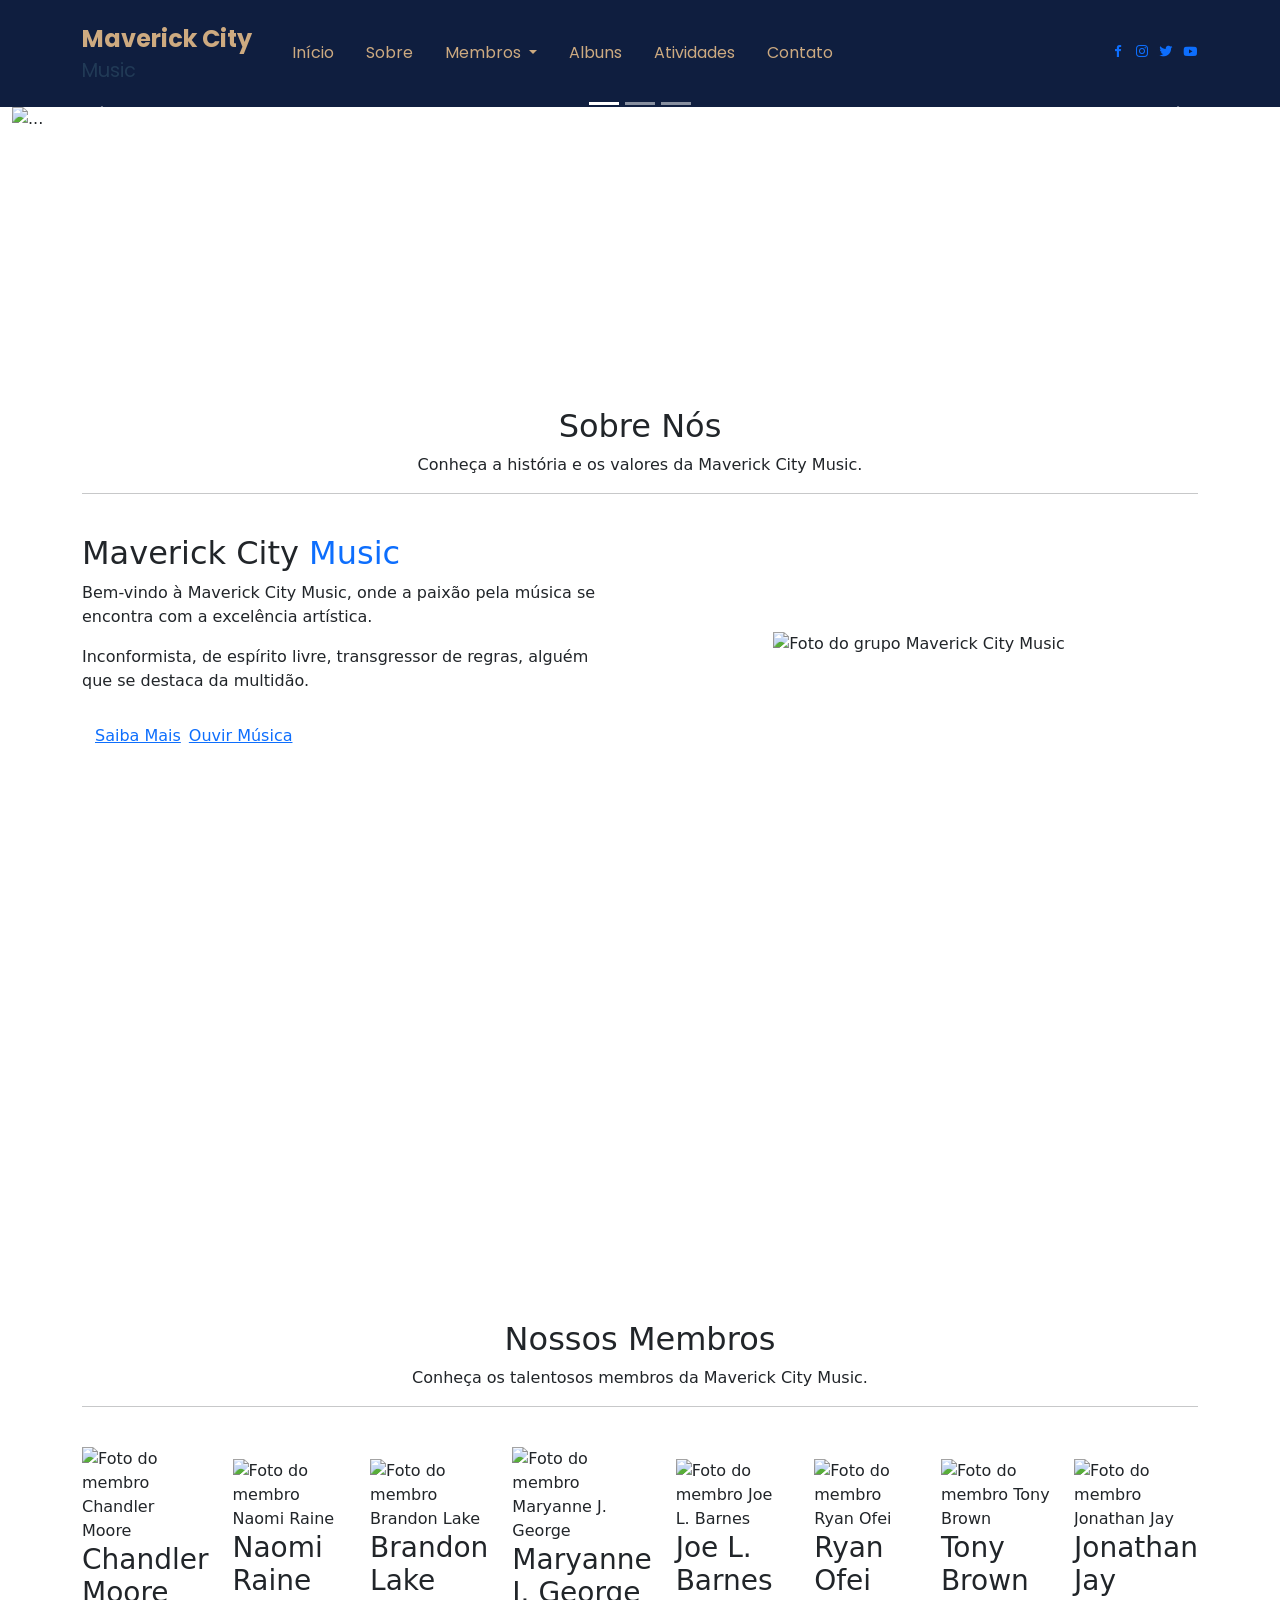
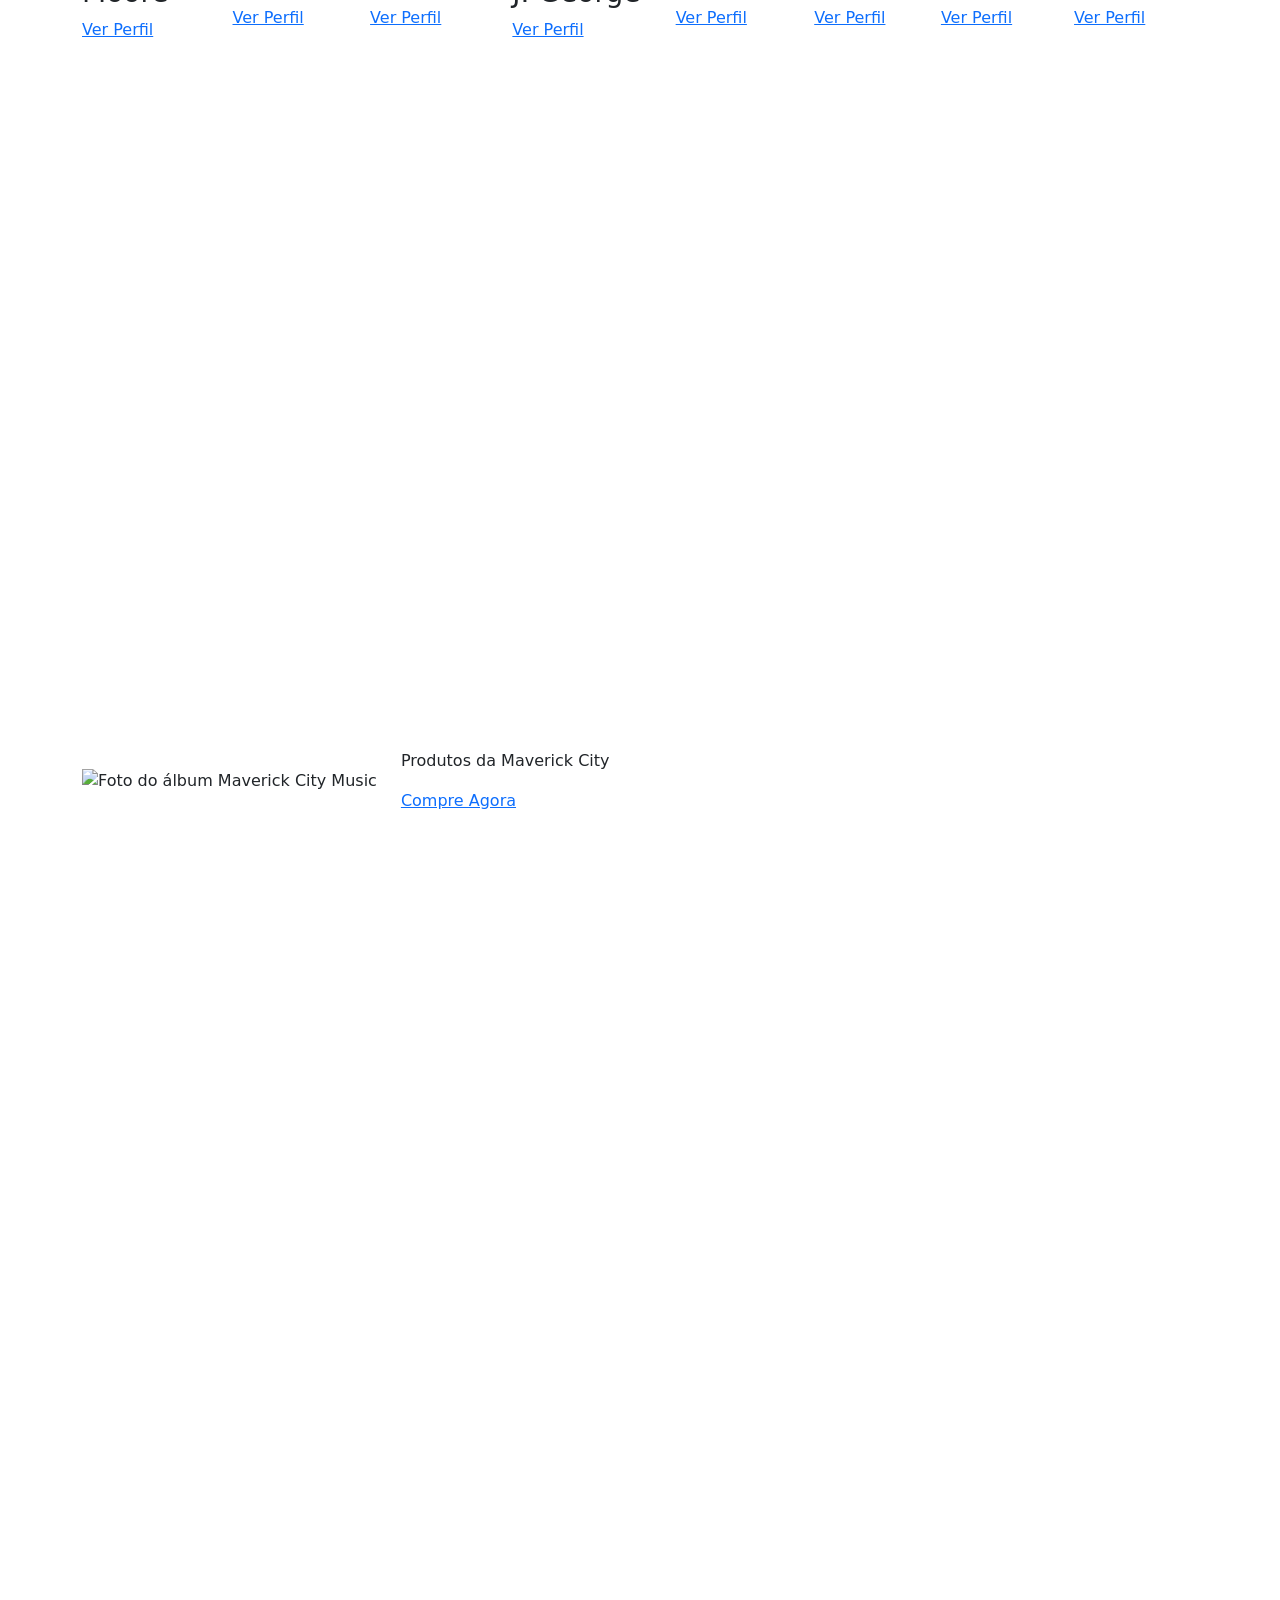
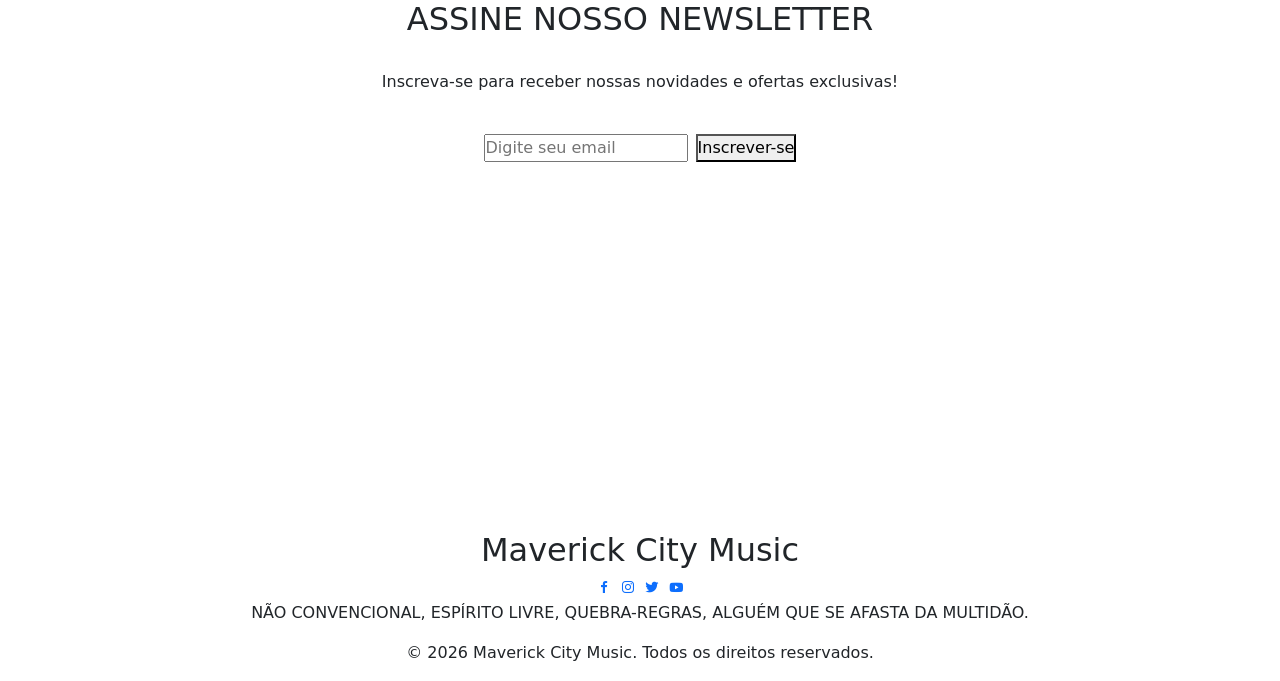
==== index.html @ 717b2912 "Alterações feitas com sucesso" ====
<!DOCTYPE html>
<html lang="pt-PT">

<head>
    <meta charset="UTF-8">
    <meta name="viewport" content="width=device-width, initial-scale=1.0">
    <meta http-equiv="X-UA-Compatible" content="IE=7">
    <meta http-equiv="X-UA-Compatible" content="ie=edge">
    <meta name="description" content="Maverick City Music is a Christian music group based in Atlanta, Georgia.">
    <meta name="keywords" content="Maverick City Music, Christian music, Atlanta, Georgia, worship music">
    <meta name="author" content="Francisco Afonso">

    <!-- Bootstrap CSS -->
    <link href="https://cdn.jsdelivr.net/npm/bootstrap@5.3.8/dist/css/bootstrap.min.css" rel="stylesheet"
        integrity="sha384-sRIl4kxILFvY47J16cr9ZwB07vP4J8+LH7qKQnuqkuIAvNWLzeN8tE5YBujZqJLB" crossorigin="anonymous">
    <!-- BoxIcons -->
    <link href='https://unpkg.com/boxicons@2.1.4/css/boxicons.min.css' rel='stylesheet'>
    <!-- Link CSS -->
    <link rel="stylesheet" href="./assets/css/style.css">

    <title>Maverick City Music</title>
</head>

<body>
    <header class="header">
        <nav class="navbar navbar-expand-lg navbar-light z-index-10">
            <div class="container">
                <a class="navbar-brand d-flex flex-column" href="#">Maverick City <span class="span">Music</span></a>
                <button class="navbar-toggler" type="button" data-bs-toggle="collapse"
                    data-bs-target="#navbarSupportedContent" aria-controls="navbarSupportedContent"
                    aria-expanded="false" aria-label="Toggle navigation">
                    <span class="navbar-toggler-icon"></span>
                </button>
                <div class="collapse navbar-collapse" id="navbarSupportedContent">
                    <ul class="navbar-nav me-auto mb-2 mb-lg-0">
                        <li class="nav-item">
                            <a class="nav-link active" aria-current="page" href="#home">Início</a>
                        </li>
                        <li class="nav-item">
                            <a class="nav-link" href="#sobre">Sobre</a>
                        </li>
                        <li class="nav-item dropdown">
                            <a class="nav-link dropdown-toggle" href="#members" role="button" data-bs-toggle="dropdown"
                                aria-expanded="false">
                                Membros
                            </a>
                            <ul class="dropdown-menu">
                                <li><a class="dropdown-item" href="#">Chandler Moore</a></li>
                                <li><a class="dropdown-item" href="#">Naomi Raine</a></li>
                                <li><a class="dropdown-item" href="#">Brandon Lake</a></li>
                                <li><a class="dropdown-item" href="#">Maryanne J. George</a></li>
                                <li><a class="dropdown-item" href="#">Joe L. Barnes</a></li>
                                <li><a class="dropdown-item" href="#">Ryan Ofei</a></li>
                                <li><a class="dropdown-item" href="#">Tony Brown</a></li>
                                <li><a class="dropdown-item" href="#">Jonathan Jay</a></li>
                            </ul>
                        </li>
                        <li class="nav-item">
                            <a class="nav-link" href="#">Albuns</a>
                        </li>
                        <li class="nav-item">
                            <a class="nav-link" href="#">Atividades</a>
                        </li>
                        <li class="nav-item">
                            <a class="nav-link" href="#">Contato</a>
                        </li>
                    </ul>
                    <div class="d-flex gap-2 social-links" id="social-links">
                        <a href="#" class="social-link"><i class='bx bxl-facebook'></i></a>
                        <a href="#" class="social-link"><i class='bx bxl-instagram'></i></a>
                        <a href="#" class="social-link"><i class='bx bxl-twitter'></i></a>
                        <a href="#" class="social-link"><i class='bx bxl-youtube'></i></a>
                    </div>
                </div>
            </div>
        </nav>
    </header>

    <!-- Section Hero -->
    <div class="hero" id="home">
        <div class="container-fluid">
            <div class="row">
                <div id="carouselExampleCaptions" class="carousel slide">
                    <div class="carousel-indicators">
                        <button type="button" data-bs-target="#carouselExampleCaptions" data-bs-slide-to="0"
                            class="active" aria-current="true" aria-label="Slide 1"></button>
                        <button type="button" data-bs-target="#carouselExampleCaptions" data-bs-slide-to="1"
                            aria-label="Slide 2"></button>
                        <button type="button" data-bs-target="#carouselExampleCaptions" data-bs-slide-to="2"
                            aria-label="Slide 3"></button>
                    </div>
                    <div class="carousel-inner">
                        <div class="carousel-item active">
                            <img src="/Mav-Promo-7-scaled-e1638227122382-1955x2048.jpg" class="d-block w-100" alt="...">
                            <div class="carousel-caption d-none d-md-block">
                                <h5>First slide label</h5>
                                <p>Some representative placeholder content for the first slide.</p>
                            </div>
                        </div>
                        <div class="carousel-item">
                            <img src="/Mav-Promo-7-scaled-e1638227122382-1955x2048.jpg" class="d-block w-100" alt="...">
                            <div class="carousel-caption d-none d-md-block">
                                <h5>Second slide label</h5>
                                <p>Some representative placeholder content for the second slide.</p>
                            </div>
                        </div>
                        <div class="carousel-item">
                            <img src="/Mav-Promo-7-scaled-e1638227122382-1955x2048.jpg" class="d-block w-100" alt="...">
                            <div class="carousel-caption d-none d-md-block">
                                <h5>Third slide label</h5>
                                <p>Some representative placeholder content for the third slide.</p>
                            </div>
                        </div>
                    </div>
                    <button class="carousel-control-prev" type="button" data-bs-target="#carouselExampleCaptions"
                        data-bs-slide="prev">
                        <span class="carousel-control-prev-icon" aria-hidden="true"></span>
                        <span class="visually-hidden">Previous</span>
                    </button>
                    <button class="carousel-control-next" type="button" data-bs-target="#carouselExampleCaptions"
                        data-bs-slide="next">
                        <span class="carousel-control-next-icon" aria-hidden="true"></span>
                        <span class="visually-hidden">Next</span>
                    </button>
                </div>
            </div>
        </div>
    </div>
    <!-- End Section Hero-->


    <!-- Section  -->
    <section class="about" id="sobre">
        <div class="container">
            <div class="row">
                <div class="about-header col-12 mb-4 text-center">
                    <h2 class="title">Sobre Nós</h2>
                    <p class="description">Conheça a história e os valores da Maverick City Music.</p>
                    <hr class="underlined">
                </div>

                <div class="content-geral col-12 d-flex justify-content-space-between align-items-center gap-4">
                    <div class="content">
                        <h2>Maverick City <span class="text-primary">Music</span></h2>
                        <p class="description">Bem-vindo à Maverick City Music, onde a paixão pela música se encontra
                            com a excelência artística.</p>
                        <p class="description">
                            Inconformista, de espírito livre, transgressor de regras, alguém que se destaca da multidão.
                        </p>

                        <div class="btn d-flex gap-2 mt-4">
                            <a href="https://maverickcitymusic.com/" target="_blank" class="btn-primary">Saiba Mais</a>
                            <a href="https://www.youtube.com/channel/UCcQaSpIMPptu9RLgqIbviqw" target="_blank"
                                class="btn-secondary">Ouvir Música</a>
                        </div>
                    </div>

                    <div class="img col-12 col-md-6 d-flex justify-content-center align-items-center">
                        <img src="" alt="Foto do grupo Maverick City Music" class="img-fluid">
                    </div>
                </div>
            </div>
        </div>
    </section>
    <!-- End Section -->

    <!-- Section  -->
    <section class="members" id="members">
        <div class="container">
            <div class="row">
                <div class="members-header col-12 mb-4 text-center ">
                    <h2 class="title">Nossos Membros</h2>
                    <p class="description">Conheça os talentosos membros da Maverick City Music.</p>
                    <hr class="underlined">
                </div>

                <div class="members-content col-12 d-flex justify-content-space-between align-items-center gap-4">
                    <div class="member">
                        <img src="" alt="Foto do membro Chandler Moore" class="img-fluid">
                        <h3 class="member-name">Chandler Moore</h3>
                        <a href="#">Ver Perfil</a>
                    </div>
                    <div class="member">
                        <img src="" alt="Foto do membro Naomi Raine" class="img-fluid">
                        <h3 class="member-name">Naomi Raine</h3>
                        <a href="#">Ver Perfil</a>
                    </div>
                    <div class="member">
                        <img src="" alt="Foto do membro Brandon Lake" class="img-fluid">
                        <h3 class="member-name">Brandon Lake</h3>
                        <a href="#">Ver Perfil</a>
                    </div>
                    <div class="member">
                        <img src="" alt="Foto do membro Maryanne J. George" class="img-fluid">
                        <h3 class="member-name">Maryanne J. George</h3>
                        <a href="#">Ver Perfil</a>
                    </div>
                    <div class="member">
                        <img src="" alt="Foto do membro Joe L. Barnes" class="img-fluid">
                        <h3 class="member-name">Joe L. Barnes</h3>
                        <a href="#">Ver Perfil</a>
                    </div>
                    <div class="member">
                        <img src="" alt="Foto do membro Ryan Ofei" class="img-fluid">
                        <h3 class="member-name">Ryan Ofei</h3>
                        <a href="#">Ver Perfil</a>
                    </div>
                    <div class="member">
                        <img src="" alt="Foto do membro Tony Brown" class="img-fluid">
                        <h3 class="member-name">Tony Brown</h3>
                        <a href="#">Ver Perfil</a>
                    </div>
                    <div class="member">
                        <img src="" alt="Foto do membro Jonathan Jay" class="img-fluid">
                        <h3 class="member-name">Jonathan Jay</h3>
                        <a href="#">Ver Perfil</a>
                    </div>
                </div>
            </div>
        </div>
    </section>
    <!-- End Section -->

    <!-- Section  -->
    <section class="products" id="products">
        <div class="container">
            <div class="row">
                <div class="content-geral col-12 d-flex justify-content-space-between align-items-center gap-4">
                    <div class="img">
                        <img src="" alt="Foto do álbum Maverick City Music" class="img-fluid">
                    </div>
                    <div class="content">
                        <p class="">
                            Produtos da Maverick City
                        </p>
                        <a href="https://www.maverickcitymusic.store/" target="_blank" rel="noopener noreferrer">Compre
                            Agora</a>
                    </div>
                </div>
            </div>
    </section>
    <!-- End Section -->

    <!-- Section  -->
    <section class="" id="">
        <div class="container">
            <div class="row">
                <div
                    class="content-geral col-12 d-flex justify-content-space-center flex-column align-items-center gap-4">
                    <h2>ASSINE NOSSO NEWSLETTER</h2>
                    <p>Inscreva-se para receber nossas novidades e ofertas exclusivas!</p>

                    <form action="#" method="post" class="newsletter-form d-flex gap-2">
                        <input type="email" name="email" placeholder="Digite seu email" required>
                        <button type="submit" class="btn-primary">Inscrever-se</button>
                    </form>
                </div>
            </div>
        </div>
    </section>
    <!-- End Section -->


    <!-- Section  -->
    <!-- <section class="" id="">
        <div class="container">
            <div class="row">

            </div>
        </div>
    </section> -->
    <!-- End Section -->

    <footer class="footer">
        <div class="container">
            <div class="row">
                <div class="col-12 text-center">
                    <h2>Maverick City Music</h2>
                    <div class="d-flex gap-2 justify-content-center align-items-center social-links" id="social-links">
                        <a href="#" class="social-link"><i class='bx bxl-facebook'></i></a>
                        <a href="#" class="social-link"><i class='bx bxl-instagram'></i></a>
                        <a href="#" class="social-link"><i class='bx bxl-twitter'></i></a>
                        <a href="#" class="social-link"><i class='bx bxl-youtube'></i></a>
                    </div>
                    <p>NÃO CONVENCIONAL, ESPÍRITO LIVRE, QUEBRA-REGRAS, ALGUÉM QUE SE AFASTA DA MULTIDÃO. </p>
                    <p>&copy; 2026 Maverick City Music. Todos os direitos reservados.</p>
                </div>
            </div>
        </div>
    </footer>
    <!-- JavaScript Bootstrap 5-->
    <script src="https://cdn.jsdelivr.net/npm/bootstrap@5.3.8/dist/js/bootstrap.bundle.min.js"
        integrity="sha384-FKyoEForCGlyvwx9Hj09JcYn3nv7wiPVlz7YYwJrWVcXK/BmnVDxM+D2scQbITxI"
        crossorigin="anonymous"></script>

    <!-- JavaScript -->
    <script src="./assets/js/script.js"></script>

</body>

</html>
---- assets/css/style.css ----
/* Google Fonts Geral */
@import url("https://fonts.googleapis.com/css2?family=Poppins:ital,wght@0,100;0,200;0,300;0,400;0,500;0,600;0,700;0,800;0,900;1,100;1,200;1,300;1,400;1,500;1,600;1,700;1,800;1,900&display=swap");

/* CSS Geral */
@import url("./base/geral.css");
/* CSS Variáveis */
@import url("./base/variaveis.css");

/* CSS layout */
@import url("./layouts/header.css");
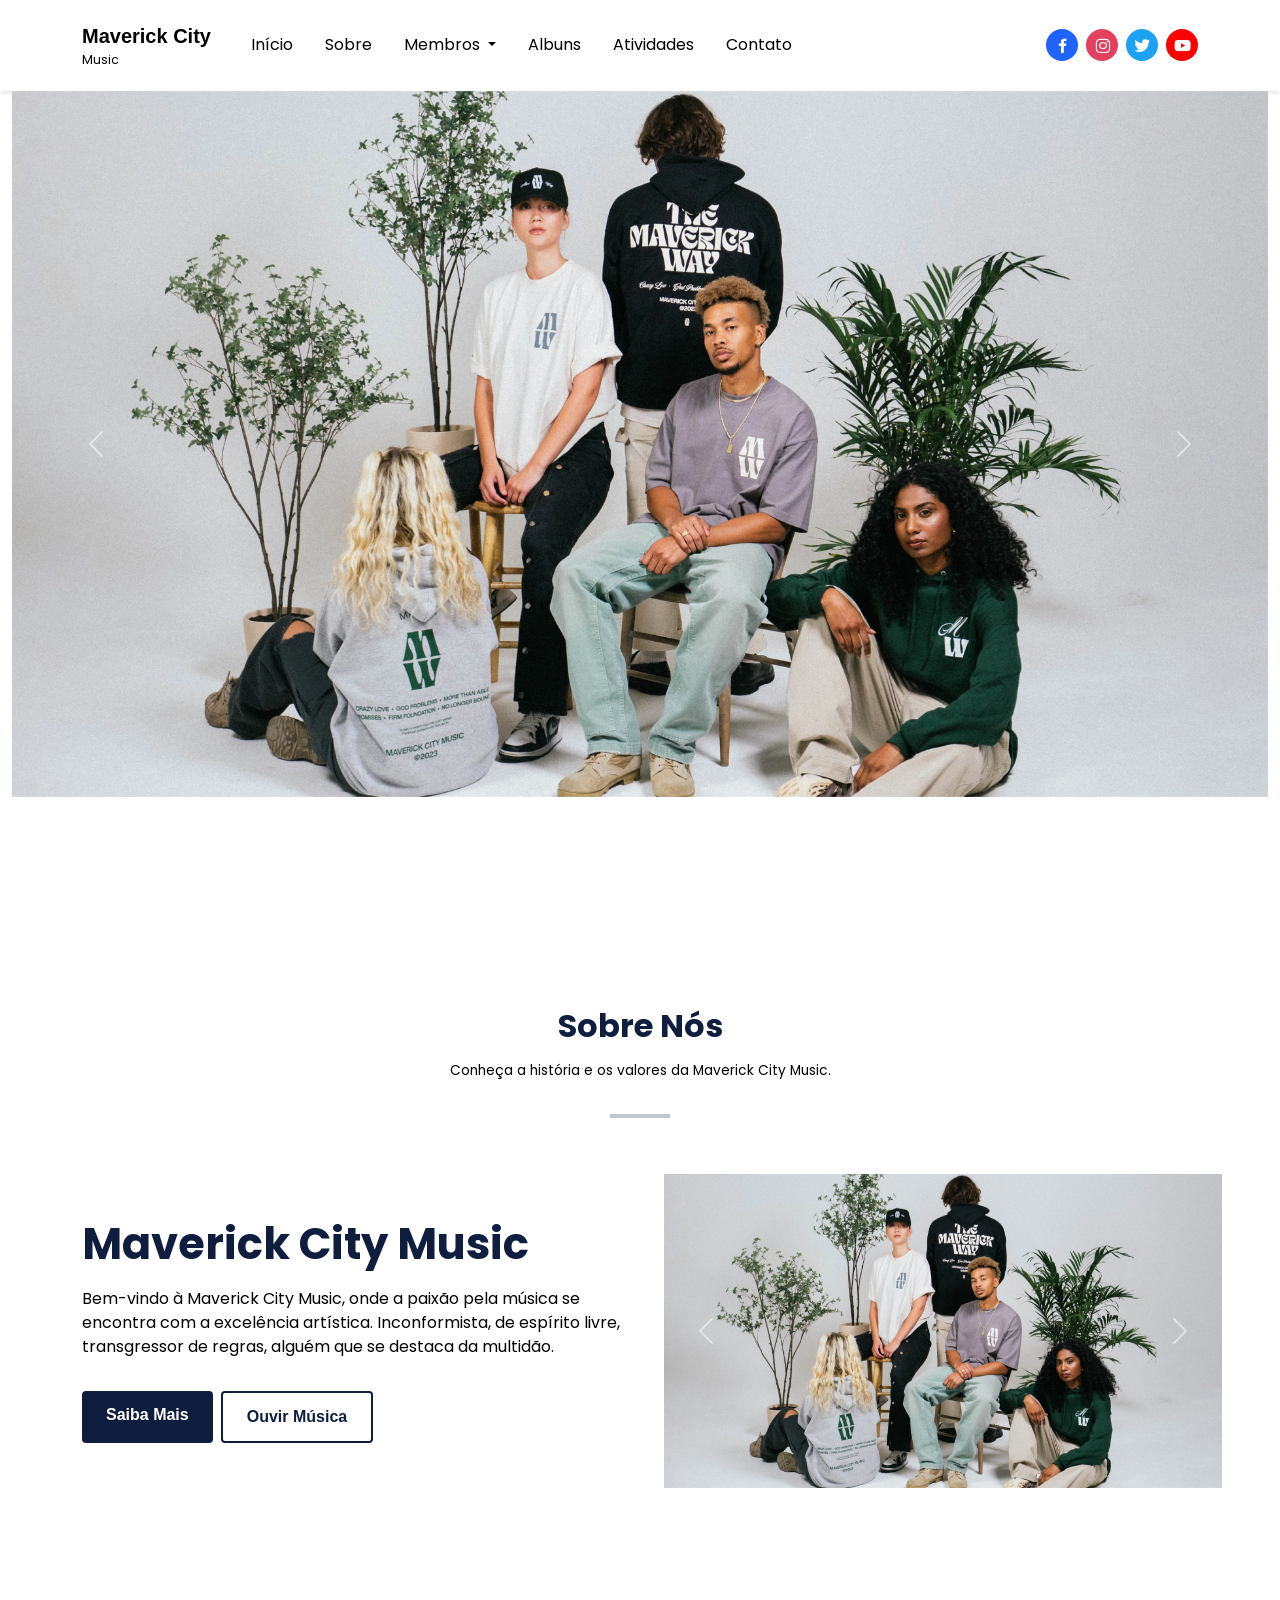
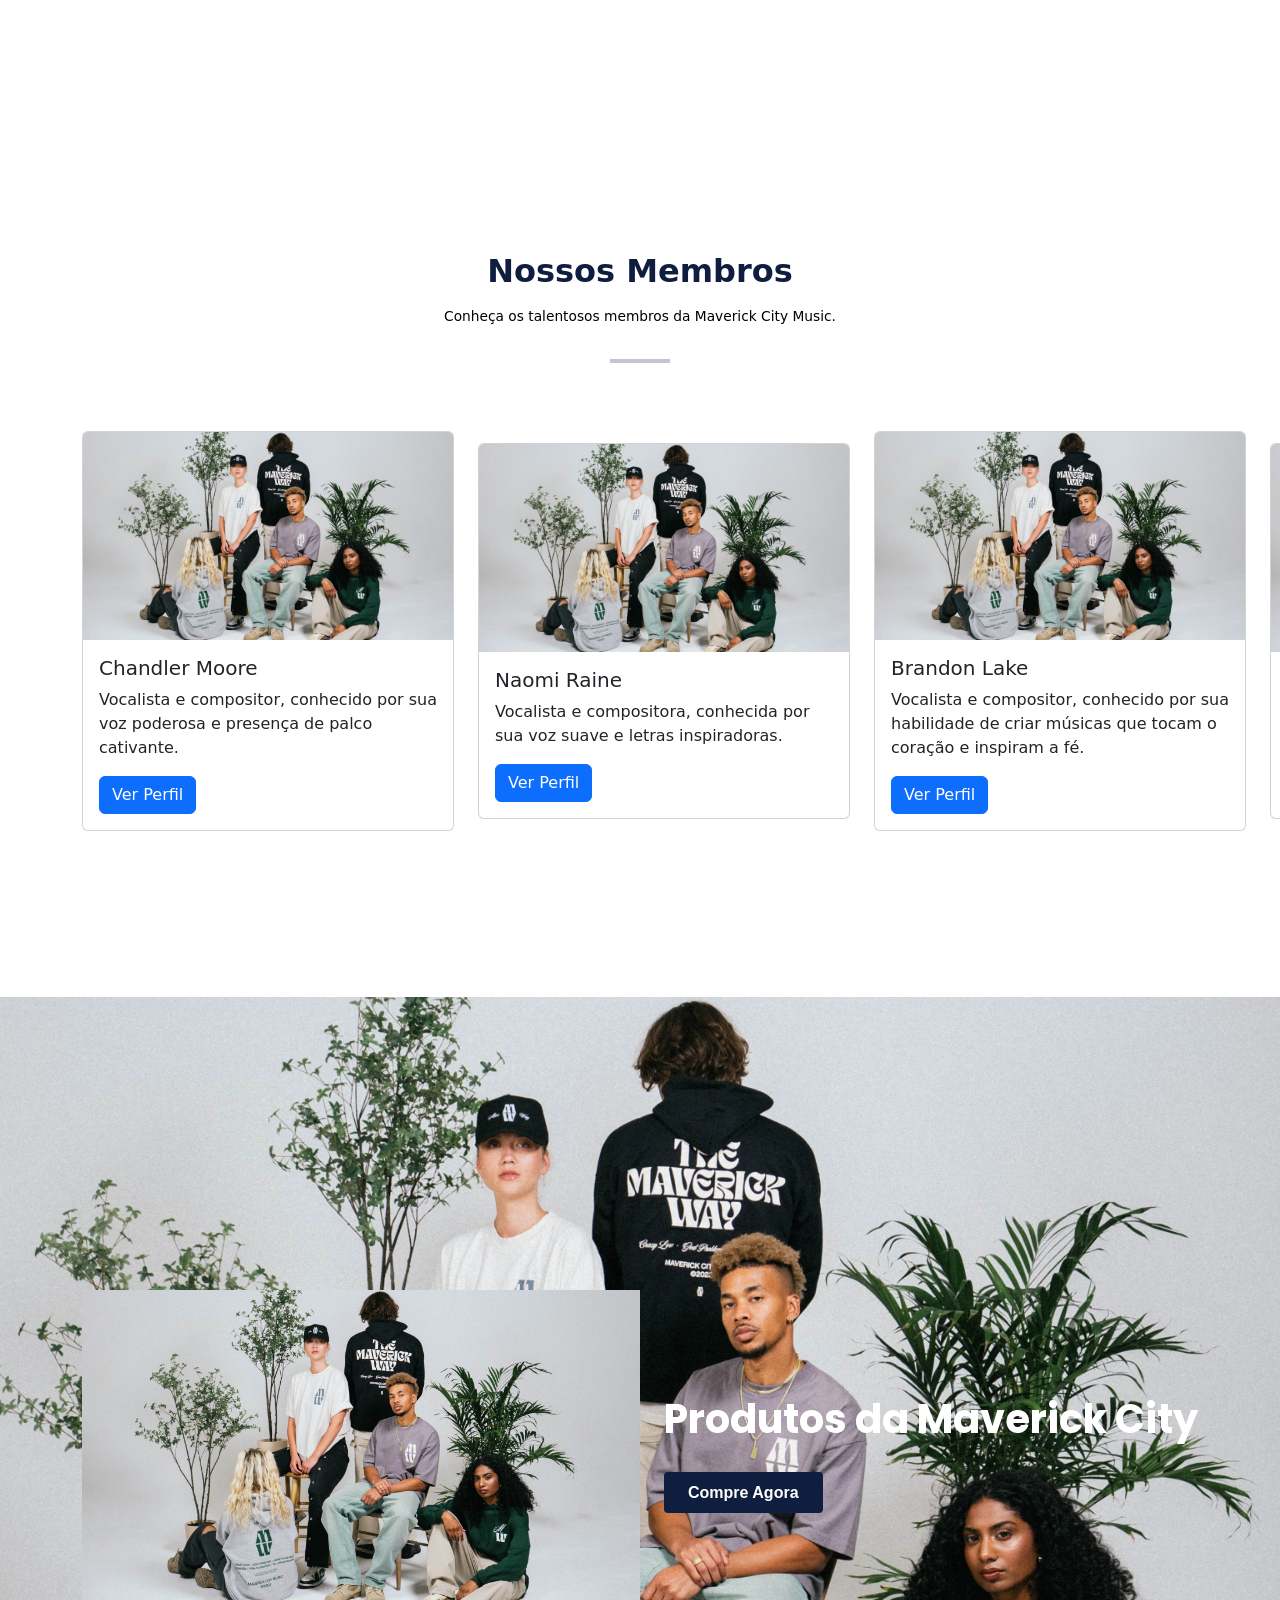
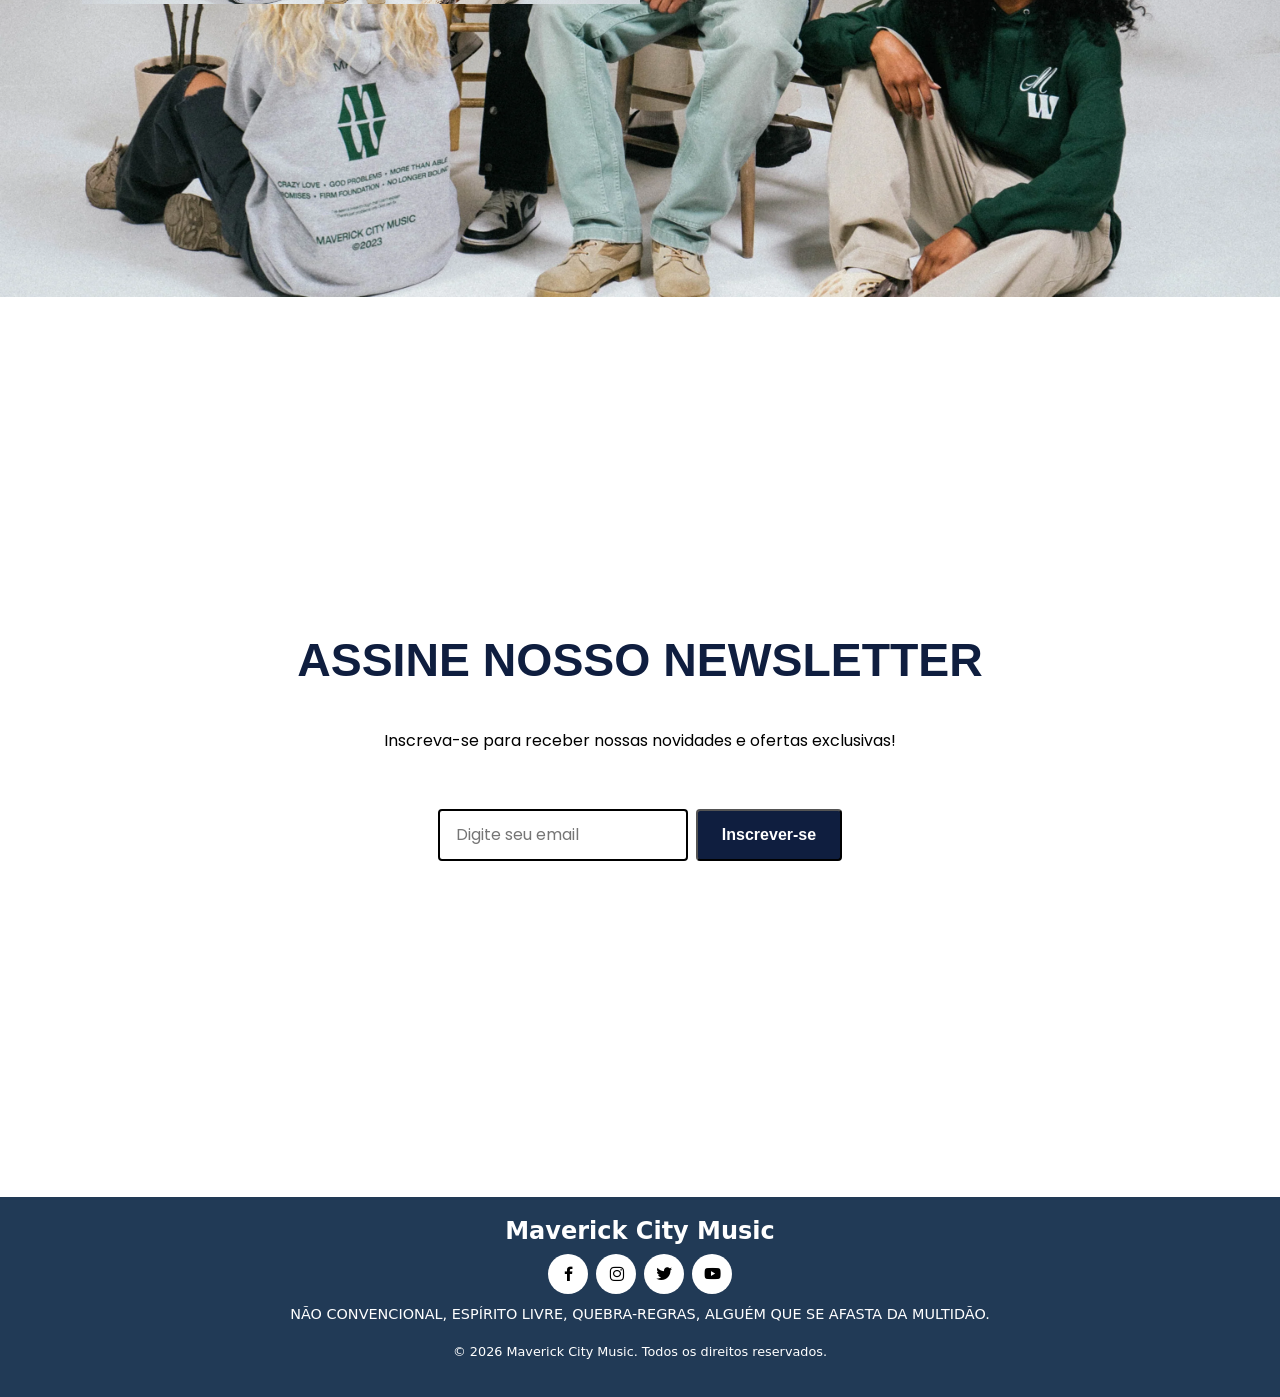
==== commit c56da671: "alterações feitas em diversos pontos" ====
--- a/index.html
+++ b/index.html
@@ -23,7 +23,7 @@
 
 <body>
     <header class="header">
-        <nav class="navbar navbar-expand-lg navbar-light z-index-10">
+        <nav class="navbar navbar-expand-lg navbar-light w-100 z-100 ">
             <div class="container">
                 <a class="navbar-brand d-flex flex-column" href="#">Maverick City <span class="span">Music</span></a>
                 <button class="navbar-toggler" type="button" data-bs-toggle="collapse"
@@ -66,224 +66,289 @@
                         </li>
                     </ul>
                     <div class="d-flex gap-2 social-links" id="social-links">
+                        <a href="https://www.facebook.com/MaverickCityMusic?locale=pt_PT"
+                            class="social-link facebook"><i class='bx bxl-facebook'></i></a>
+                        <a href="https://www.instagram.com/maverickcitymusic/" class="social-link instagram"><i
+                                class='bx bxl-instagram'></i></a>
+                        <a href="https://twitter.com/MaverickCityMusic" class="social-link twitter"><i
+                                class='bx bxl-twitter'></i></a>
+                        <a href="https://www.youtube.com/channel/UCcQaSpIMPptu9RLgqIbviqw"
+                            class="social-link youtube"><i class='bx bxl-youtube'></i></a>
+                    </div>
+                </div>
+            </div>
+        </nav>
+    </header>
+
+    <!-- Section Hero -->
+    <div class="hero" id="home">
+        <div class="container-fluid d-flex justify-content-center align-items-center">
+            <div class="row">
+                <div id="carouselExampleFade" class="carousel slide carousel-fade">
+                    <div class="carousel-inner">
+                        <div class="carousel-item active">
+                            <img src="/assets/img/3840x2160_Shopify_Header-4_54bdb7e3-cb27-40f0-8d2a-06c43a8527f9.webp"
+                                class="d-block w-100" alt="...">
+                        </div>
+                        <div class="carousel-item">
+                            <img src="/assets/img/3840x2160_Shopify_Header-4_54bdb7e3-cb27-40f0-8d2a-06c43a8527f9.webp"
+                                class="d-block w-100" alt="...">
+                        </div>
+                        <div class="carousel-item">
+                            <img src="/assets/img/3840x2160_Shopify_Header-4_54bdb7e3-cb27-40f0-8d2a-06c43a8527f9.webp"
+                                class="d-block w-100" alt="...">
+                        </div>
+                    </div>
+                    <button class="carousel-control-prev" type="button" data-bs-target="#carouselExampleFade"
+                        data-bs-slide="prev">
+                        <span class="carousel-control-prev-icon" aria-hidden="true"></span>
+                        <span class="visually-hidden">Previous</span>
+                    </button>
+                    <button class="carousel-control-next" type="button" data-bs-target="#carouselExampleFade"
+                        data-bs-slide="next">
+                        <span class="carousel-control-next-icon" aria-hidden="true"></span>
+                        <span class="visually-hidden">Next</span>
+                    </button>
+                </div>
+            </div>
+        </div>
+    </div>
+    <!-- End Section Hero-->
+
+    <!-- Section  -->
+    <section class="about" id="sobre">
+        <div class="container">
+            <div class="row">
+                <div class="about-header col-12 mb-4 text-center">
+                    <h2 class="title">Sobre Nós</h2>
+                    <p class="description">Conheça a história e os valores da Maverick City Music.</p>
+                    <hr class="underlined">
+                </div>
+
+                <div class="content-geral col-12 d-flex justify-content-space-between align-items-center gap-4">
+                    <div class="content col-12 col-md-6 d-flex flex-column justify-content-center align-items-start">
+
+                        <h2 class="title">Maverick City <span class="span-title">Music</span></h2>
+                        <p class="description">Bem-vindo à Maverick City Music, onde a paixão pela música se encontra
+                            com a excelência artística.
+                            Inconformista, de espírito livre, transgressor de regras, alguém que se destaca da multidão.
+                        </p>
+
+                        <div class="btnSocial d-flex gap-2">
+                            <a href="https://maverickcitymusic.com/" target="_blank" class="btn-primary">Saiba Mais</a>
+                            <a href="https://www.youtube.com/channel/UCcQaSpIMPptu9RLgqIbviqw" target="_blank"
+                                class="btn-secondary">Ouvir Música</a>
+                        </div>
+                    </div>
+
+                    <div class="img col-12 col-md-6 d-flex justify-content-center align-items-center">
+                        <div id="carouselExampleFade" class="carousel slide carousel-fade">
+                            <div class="carousel-inner">
+                                <div class="carousel-item active">
+                                    <img src="/assets/img/3840x2160_Shopify_Header-4_54bdb7e3-cb27-40f0-8d2a-06c43a8527f9.webp"
+                                        class="d-block w-100" alt="...">
+                                </div>
+                                <div class="carousel-item">
+                                    <img src="/assets/img/3840x2160_Shopify_Header-4_54bdb7e3-cb27-40f0-8d2a-06c43a8527f9.webp"
+                                        class="d-block w-100" alt="...">
+                                </div>
+                                <div class="carousel-item">
+                                    <img src="/assets/img/3840x2160_Shopify_Header-4_54bdb7e3-cb27-40f0-8d2a-06c43a8527f9.webp"
+                                        class="d-block w-100" alt="...">
+                                </div>
+                            </div>
+                            <button class="carousel-control-prev" type="button" data-bs-target="#carouselExampleFade"
+                                data-bs-slide="prev">
+                                <span class="carousel-control-prev-icon" aria-hidden="true"></span>
+                                <span class="visually-hidden">Previous</span>
+                            </button>
+                            <button class="carousel-control-next" type="button" data-bs-target="#carouselExampleFade"
+                                data-bs-slide="next">
+                                <span class="carousel-control-next-icon" aria-hidden="true"></span>
+                                <span class="visually-hidden">Next</span>
+                            </button>
+                        </div>
+                    </div>
+                </div>
+            </div>
+        </div>
+    </section>
+    <!-- End Section -->
+
+    <!-- Section  -->
+    <section class="members" id="members">
+        <div class="container">
+            <div class="row">
+                <div class="members-header col-12 mb-4 text-center ">
+                    <h2 class="title">Nossos Membros</h2>
+                    <p class="description">Conheça os talentosos membros da Maverick City Music.</p>
+                    <hr class="underlined">
+                </div>
+
+                <div class="members-content col-12 d-flex justify-content-space-between align-items-center gap-4">
+                    <div class="card col-md-4 col-lg-4">
+                        <img src="/assets/img/3840x2160_Shopify_Header-4_54bdb7e3-cb27-40f0-8d2a-06c43a8527f9.webp"
+                            class="card-img-top" alt="...">
+                        <div class="card-body">
+                            <h5 class="card-title">Chandler Moore</h5>
+                            <p class="card-text">Vocalista e compositor, conhecido por sua voz poderosa e presença de
+                                palco cativante.</p>
+
+                            <a href="#" class="btn btn-primary">Ver Perfil</a>
+                        </div>
+                    </div>
+
+                    <div class="card col-md-4 col-lg-4">
+                        <img src="/assets/img/3840x2160_Shopify_Header-4_54bdb7e3-cb27-40f0-8d2a-06c43a8527f9.webp"
+                            class="card-img-top" alt="...">
+                        <div class="card-body">
+                            <h5 class="card-title">Naomi Raine</h5>
+                            <p class="card-text">Vocalista e compositora, conhecida por sua voz suave e letras
+                                inspiradoras.</p>
+                            <a href="#" class="btn btn-primary">Ver Perfil</a>
+                        </div>
+                    </div>
+
+                    <div class="card col-md-4 col-lg-4">
+                        <img src="/assets/img/3840x2160_Shopify_Header-4_54bdb7e3-cb27-40f0-8d2a-06c43a8527f9.webp"
+                            class="card-img-top" alt="...">
+                        <div class="card-body">
+                            <h5 class="card-title">Brandon Lake</h5>
+                            <p class="card-text">Vocalista e compositor, conhecido por sua habilidade de criar músicas
+                                que tocam o coração e inspiram a fé.</p>
+                            <a href="#" class="btn btn-primary">Ver Perfil</a>
+                        </div>
+                    </div>
+
+                    <div class="card col-md-4 col-lg-4">
+                        <img src="/assets/img/3840x2160_Shopify_Header-4_54bdb7e3-cb27-40f0-8d2a-06c43a8527f9.webp"
+                            class="card-img-top" alt="...">
+                        <div class="card-body">
+                            <h5 class="card-title">Maryanne J. George</h5>
+                            <p class="card-text">Vocalista e compositora, conhecida por sua voz emotiva e letras
+                                profundas.</p>
+                            <a href="#" class="btn btn-primary">Ver Perfil</a>
+                        </div>
+                    </div>
+
+                    <div class="card col-md-4 col-lg-4">
+                        <img src="/assets/img/3840x2160_Shopify_Header-4_54bdb7e3-cb27-40f0-8d2a-06c43a8527f9.webp"
+                            class="card-img-top" alt="...">
+                        <div class="card-body">
+                            <h5 class="card-title">Joe L. Barnes</h5>
+                            <p class="card-text">Vocalista e compositor, conhecido por sua voz versátil e habilidade de
+                                criar músicas que ressoam com o público.</p>
+                            <a href="#" class="btn btn-primary">Ver Perfil</a>
+                        </div>
+                    </div>
+
+                    <div class="card col-md-4 col-lg-4">
+                        <img src="/assets/img/3840x2160_Shopify_Header-4_54bdb7e3-cb27-40f0-8d2a-06c43a8527f9.webp"
+                            class="card-img-top" alt="...">
+                        <div class="card-body">
+                            <h5 class="card-title
+                            ">Ryan Ofei</h5>
+                            <p class="card-text">Vocalista e compositor, conhecido por sua voz única e habilidade de
+                                criar músicas que inspiram a fé e a esperança.</p>
+                            <a href="#" class="btn btn-primary">Ver Perfil</a>
+                        </div>
+                    </div>
+
+                    <div class="card col-md-4 col-lg-4">
+                        <img src="/assets/img/3840x2160_Shopify_Header-4_54bdb7e3-cb27-40f0-8d2a-06c43a8527f9.webp"
+                            class="card-img-top" alt="...">
+                        <div class="card-body">
+                            <h5 class="card-title">Tony Brown</h5>
+                            <p class="card-text">Vocalista e compositor, conhecido por sua voz poderosa e habilidade de
+                                criar músicas que tocam o coração e inspiram a fé.</p>
+                            <a href="#" class="btn btn-primary">Ver Perfil</a>
+                        </div>
+                    </div>
+
+                    <div class="card col-md-4 col-lg-4">
+                        <img src="/assets/img/3840x2160_Shopify_Header-4_54bdb7e3-cb27-40f0-8d2a-06c43a8527f9.webp"
+                            class="card-img-top" alt="...">
+                        <div class="card-body">
+                            <h5 class="card-title">Jonathan Jay</h5>
+                            <p class="card-text">Vocalista e compositor, conhecido por sua voz suave e habilidade de
+                                criar músicas que inspiram a fé e a esperança.</p>
+                            <a href="#" class="btn btn-primary">Ver Perfil</a>
+                        </div>
+                    </div>
+
+        
+                </div>
+            </div>
+        </div>
+    </section>
+    <!-- End Section -->
+
+    <!-- Section  -->
+    <section class="products" id="products">
+        <div class="container">
+            <div class="row">
+                <div class="content-geral col-12 d-flex justify-content-center align-items-center gap-4">
+                    <div class="img w-50">
+                        <img src="/assets/img/3840x2160_Shopify_Header-4_54bdb7e3-cb27-40f0-8d2a-06c43a8527f9.webp" alt="Foto do álbum Maverick City Music" class="img-fluid">
+                    </div>
+                    <div class="content">
+                        <p class="description">
+                            Produtos da Maverick City
+                        </p>
+                        <a href="https://www.maverickcitymusic.store/" target="_blank" rel="noopener noreferrer">Compre
+                            Agora</a>
+                    </div>
+                </div>
+            </div>
+    </section>
+    <!-- End Section -->
+
+    <!-- Section  -->
+    <section class="newsletter" id="newsletter">
+        <div class="container">
+            <div class="row">
+                <div class="content-geral col-12 d-flex justify-content-space-center flex-column align-items-center gap-4">
+                    <h2 class="title">ASSINE NOSSO NEWSLETTER</h2>
+                    <p class="description">
+                        Inscreva-se para receber nossas novidades e ofertas exclusivas!
+                    </p>
+
+                    <form action="#" method="post" class="newsletter-form d-flex gap-2">
+                        <input type="email" name="email" placeholder="Digite seu email" required>
+                        <button type="submit" class="btn-primary">Inscrever-se</button>
+                    </form>
+                </div>
+            </div>
+        </div>
+    </section>
+    <!-- End Section -->
+
+
+    <!-- Section  -->
+    <!-- <section class="" id="">
+        <div class="container">
+            <div class="row">
+
+            </div>
+        </div>
+    </section> -->
+    <!-- End Section -->
+
+    <footer class="footer">
+        <div class="container">
+            <div class="row">
+                <div class="col-12 text-center">
+                    <h2>Maverick City Music</h2>
+                    <div class="d-flex gap-2 justify-content-center align-items-center social-links m-2" id="social-links">
                         <a href="#" class="social-link"><i class='bx bxl-facebook'></i></a>
                         <a href="#" class="social-link"><i class='bx bxl-instagram'></i></a>
                         <a href="#" class="social-link"><i class='bx bxl-twitter'></i></a>
                         <a href="#" class="social-link"><i class='bx bxl-youtube'></i></a>
                     </div>
-                </div>
-            </div>
-        </nav>
-    </header>
-
-    <!-- Section Hero -->
-    <div class="hero" id="home">
-        <div class="container-fluid">
-            <div class="row">
-                <div id="carouselExampleCaptions" class="carousel slide">
-                    <div class="carousel-indicators">
-                        <button type="button" data-bs-target="#carouselExampleCaptions" data-bs-slide-to="0"
-                            class="active" aria-current="true" aria-label="Slide 1"></button>
-                        <button type="button" data-bs-target="#carouselExampleCaptions" data-bs-slide-to="1"
-                            aria-label="Slide 2"></button>
-                        <button type="button" data-bs-target="#carouselExampleCaptions" data-bs-slide-to="2"
-                            aria-label="Slide 3"></button>
-                    </div>
-                    <div class="carousel-inner">
-                        <div class="carousel-item active">
-                            <img src="/Mav-Promo-7-scaled-e1638227122382-1955x2048.jpg" class="d-block w-100" alt="...">
-                            <div class="carousel-caption d-none d-md-block">
-                                <h5>First slide label</h5>
-                                <p>Some representative placeholder content for the first slide.</p>
-                            </div>
-                        </div>
-                        <div class="carousel-item">
-                            <img src="/Mav-Promo-7-scaled-e1638227122382-1955x2048.jpg" class="d-block w-100" alt="...">
-                            <div class="carousel-caption d-none d-md-block">
-                                <h5>Second slide label</h5>
-                                <p>Some representative placeholder content for the second slide.</p>
-                            </div>
-                        </div>
-                        <div class="carousel-item">
-                            <img src="/Mav-Promo-7-scaled-e1638227122382-1955x2048.jpg" class="d-block w-100" alt="...">
-                            <div class="carousel-caption d-none d-md-block">
-                                <h5>Third slide label</h5>
-                                <p>Some representative placeholder content for the third slide.</p>
-                            </div>
-                        </div>
-                    </div>
-                    <button class="carousel-control-prev" type="button" data-bs-target="#carouselExampleCaptions"
-                        data-bs-slide="prev">
-                        <span class="carousel-control-prev-icon" aria-hidden="true"></span>
-                        <span class="visually-hidden">Previous</span>
-                    </button>
-                    <button class="carousel-control-next" type="button" data-bs-target="#carouselExampleCaptions"
-                        data-bs-slide="next">
-                        <span class="carousel-control-next-icon" aria-hidden="true"></span>
-                        <span class="visually-hidden">Next</span>
-                    </button>
-                </div>
-            </div>
-        </div>
-    </div>
-    <!-- End Section Hero-->
-
-
-    <!-- Section  -->
-    <section class="about" id="sobre">
-        <div class="container">
-            <div class="row">
-                <div class="about-header col-12 mb-4 text-center">
-                    <h2 class="title">Sobre Nós</h2>
-                    <p class="description">Conheça a história e os valores da Maverick City Music.</p>
-                    <hr class="underlined">
-                </div>
-
-                <div class="content-geral col-12 d-flex justify-content-space-between align-items-center gap-4">
-                    <div class="content">
-                        <h2>Maverick City <span class="text-primary">Music</span></h2>
-                        <p class="description">Bem-vindo à Maverick City Music, onde a paixão pela música se encontra
-                            com a excelência artística.</p>
-                        <p class="description">
-                            Inconformista, de espírito livre, transgressor de regras, alguém que se destaca da multidão.
-                        </p>
-
-                        <div class="btn d-flex gap-2 mt-4">
-                            <a href="https://maverickcitymusic.com/" target="_blank" class="btn-primary">Saiba Mais</a>
-                            <a href="https://www.youtube.com/channel/UCcQaSpIMPptu9RLgqIbviqw" target="_blank"
-                                class="btn-secondary">Ouvir Música</a>
-                        </div>
-                    </div>
-
-                    <div class="img col-12 col-md-6 d-flex justify-content-center align-items-center">
-                        <img src="" alt="Foto do grupo Maverick City Music" class="img-fluid">
-                    </div>
-                </div>
-            </div>
-        </div>
-    </section>
-    <!-- End Section -->
-
-    <!-- Section  -->
-    <section class="members" id="members">
-        <div class="container">
-            <div class="row">
-                <div class="members-header col-12 mb-4 text-center ">
-                    <h2 class="title">Nossos Membros</h2>
-                    <p class="description">Conheça os talentosos membros da Maverick City Music.</p>
-                    <hr class="underlined">
-                </div>
-
-                <div class="members-content col-12 d-flex justify-content-space-between align-items-center gap-4">
-                    <div class="member">
-                        <img src="" alt="Foto do membro Chandler Moore" class="img-fluid">
-                        <h3 class="member-name">Chandler Moore</h3>
-                        <a href="#">Ver Perfil</a>
-                    </div>
-                    <div class="member">
-                        <img src="" alt="Foto do membro Naomi Raine" class="img-fluid">
-                        <h3 class="member-name">Naomi Raine</h3>
-                        <a href="#">Ver Perfil</a>
-                    </div>
-                    <div class="member">
-                        <img src="" alt="Foto do membro Brandon Lake" class="img-fluid">
-                        <h3 class="member-name">Brandon Lake</h3>
-                        <a href="#">Ver Perfil</a>
-                    </div>
-                    <div class="member">
-                        <img src="" alt="Foto do membro Maryanne J. George" class="img-fluid">
-                        <h3 class="member-name">Maryanne J. George</h3>
-                        <a href="#">Ver Perfil</a>
-                    </div>
-                    <div class="member">
-                        <img src="" alt="Foto do membro Joe L. Barnes" class="img-fluid">
-                        <h3 class="member-name">Joe L. Barnes</h3>
-                        <a href="#">Ver Perfil</a>
-                    </div>
-                    <div class="member">
-                        <img src="" alt="Foto do membro Ryan Ofei" class="img-fluid">
-                        <h3 class="member-name">Ryan Ofei</h3>
-                        <a href="#">Ver Perfil</a>
-                    </div>
-                    <div class="member">
-                        <img src="" alt="Foto do membro Tony Brown" class="img-fluid">
-                        <h3 class="member-name">Tony Brown</h3>
-                        <a href="#">Ver Perfil</a>
-                    </div>
-                    <div class="member">
-                        <img src="" alt="Foto do membro Jonathan Jay" class="img-fluid">
-                        <h3 class="member-name">Jonathan Jay</h3>
-                        <a href="#">Ver Perfil</a>
-                    </div>
-                </div>
-            </div>
-        </div>
-    </section>
-    <!-- End Section -->
-
-    <!-- Section  -->
-    <section class="products" id="products">
-        <div class="container">
-            <div class="row">
-                <div class="content-geral col-12 d-flex justify-content-space-between align-items-center gap-4">
-                    <div class="img">
-                        <img src="" alt="Foto do álbum Maverick City Music" class="img-fluid">
-                    </div>
-                    <div class="content">
-                        <p class="">
-                            Produtos da Maverick City
-                        </p>
-                        <a href="https://www.maverickcitymusic.store/" target="_blank" rel="noopener noreferrer">Compre
-                            Agora</a>
-                    </div>
-                </div>
-            </div>
-    </section>
-    <!-- End Section -->
-
-    <!-- Section  -->
-    <section class="" id="">
-        <div class="container">
-            <div class="row">
-                <div
-                    class="content-geral col-12 d-flex justify-content-space-center flex-column align-items-center gap-4">
-                    <h2>ASSINE NOSSO NEWSLETTER</h2>
-                    <p>Inscreva-se para receber nossas novidades e ofertas exclusivas!</p>
-
-                    <form action="#" method="post" class="newsletter-form d-flex gap-2">
-                        <input type="email" name="email" placeholder="Digite seu email" required>
-                        <button type="submit" class="btn-primary">Inscrever-se</button>
-                    </form>
-                </div>
-            </div>
-        </div>
-    </section>
-    <!-- End Section -->
-
-
-    <!-- Section  -->
-    <!-- <section class="" id="">
-        <div class="container">
-            <div class="row">
-
-            </div>
-        </div>
-    </section> -->
-    <!-- End Section -->
-
-    <footer class="footer">
-        <div class="container">
-            <div class="row">
-                <div class="col-12 text-center">
-                    <h2>Maverick City Music</h2>
-                    <div class="d-flex gap-2 justify-content-center align-items-center social-links" id="social-links">
-                        <a href="#" class="social-link"><i class='bx bxl-facebook'></i></a>
-                        <a href="#" class="social-link"><i class='bx bxl-instagram'></i></a>
-                        <a href="#" class="social-link"><i class='bx bxl-twitter'></i></a>
-                        <a href="#" class="social-link"><i class='bx bxl-youtube'></i></a>
-                    </div>
-                    <p>NÃO CONVENCIONAL, ESPÍRITO LIVRE, QUEBRA-REGRAS, ALGUÉM QUE SE AFASTA DA MULTIDÃO. </p>
-                    <p>&copy; 2026 Maverick City Music. Todos os direitos reservados.</p>
+                    <p class="description">
+                        NÃO CONVENCIONAL, ESPÍRITO LIVRE, QUEBRA-REGRAS, ALGUÉM QUE SE AFASTA DA MULTIDÃO.
+                    </p>
+                    <p class="copyright">&copy; 2026 Maverick City Music. Todos os direitos reservados.</p>
                 </div>
             </div>
         </div>
--- a/assets/css/style.css
+++ b/assets/css/style.css
@@ -7,4 +7,8 @@
 @import url("./base/variaveis.css");
 
 /* CSS layout */
-@import url("./layouts/header.css");+@import url("./layouts/header.css");
+@import url("./layouts/about.css");
+@import url("./layouts/products.css");
+@import url("./layouts/newsletter.css");
+@import url("./layouts/footer.css");
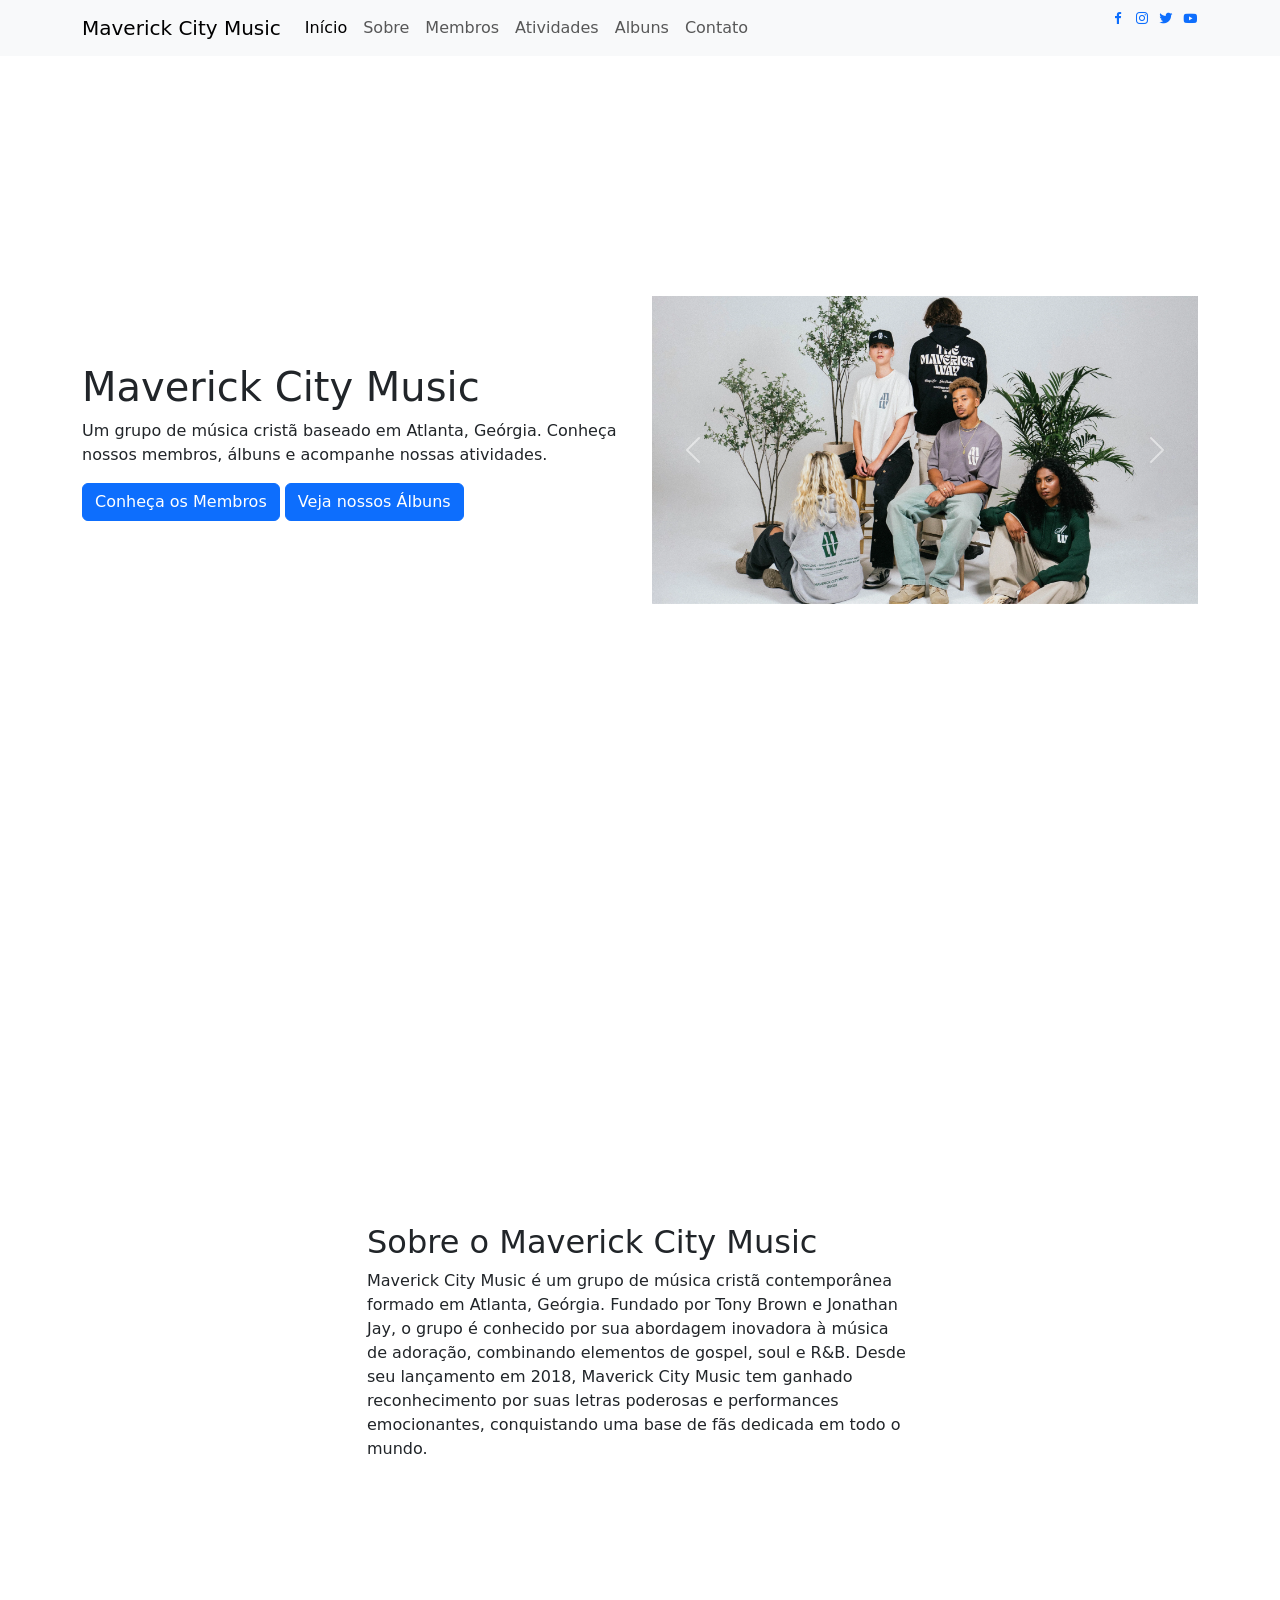
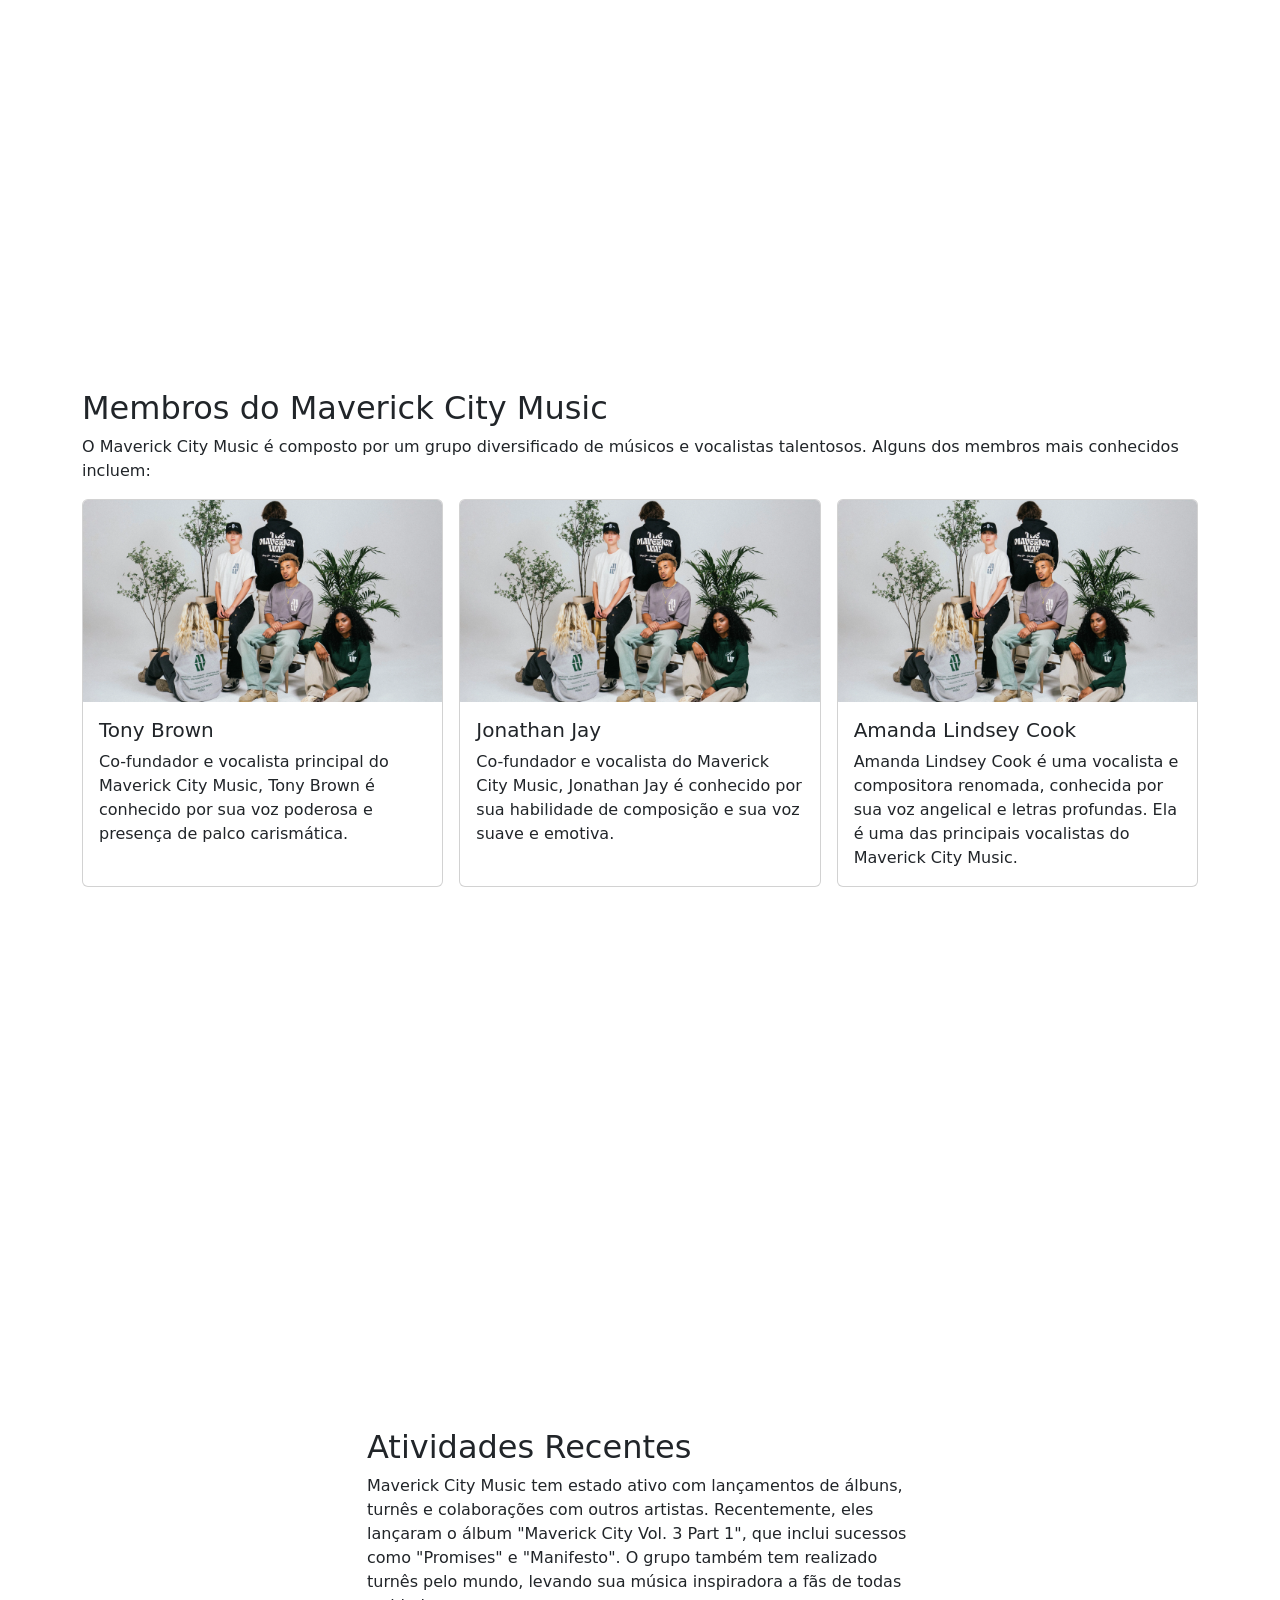
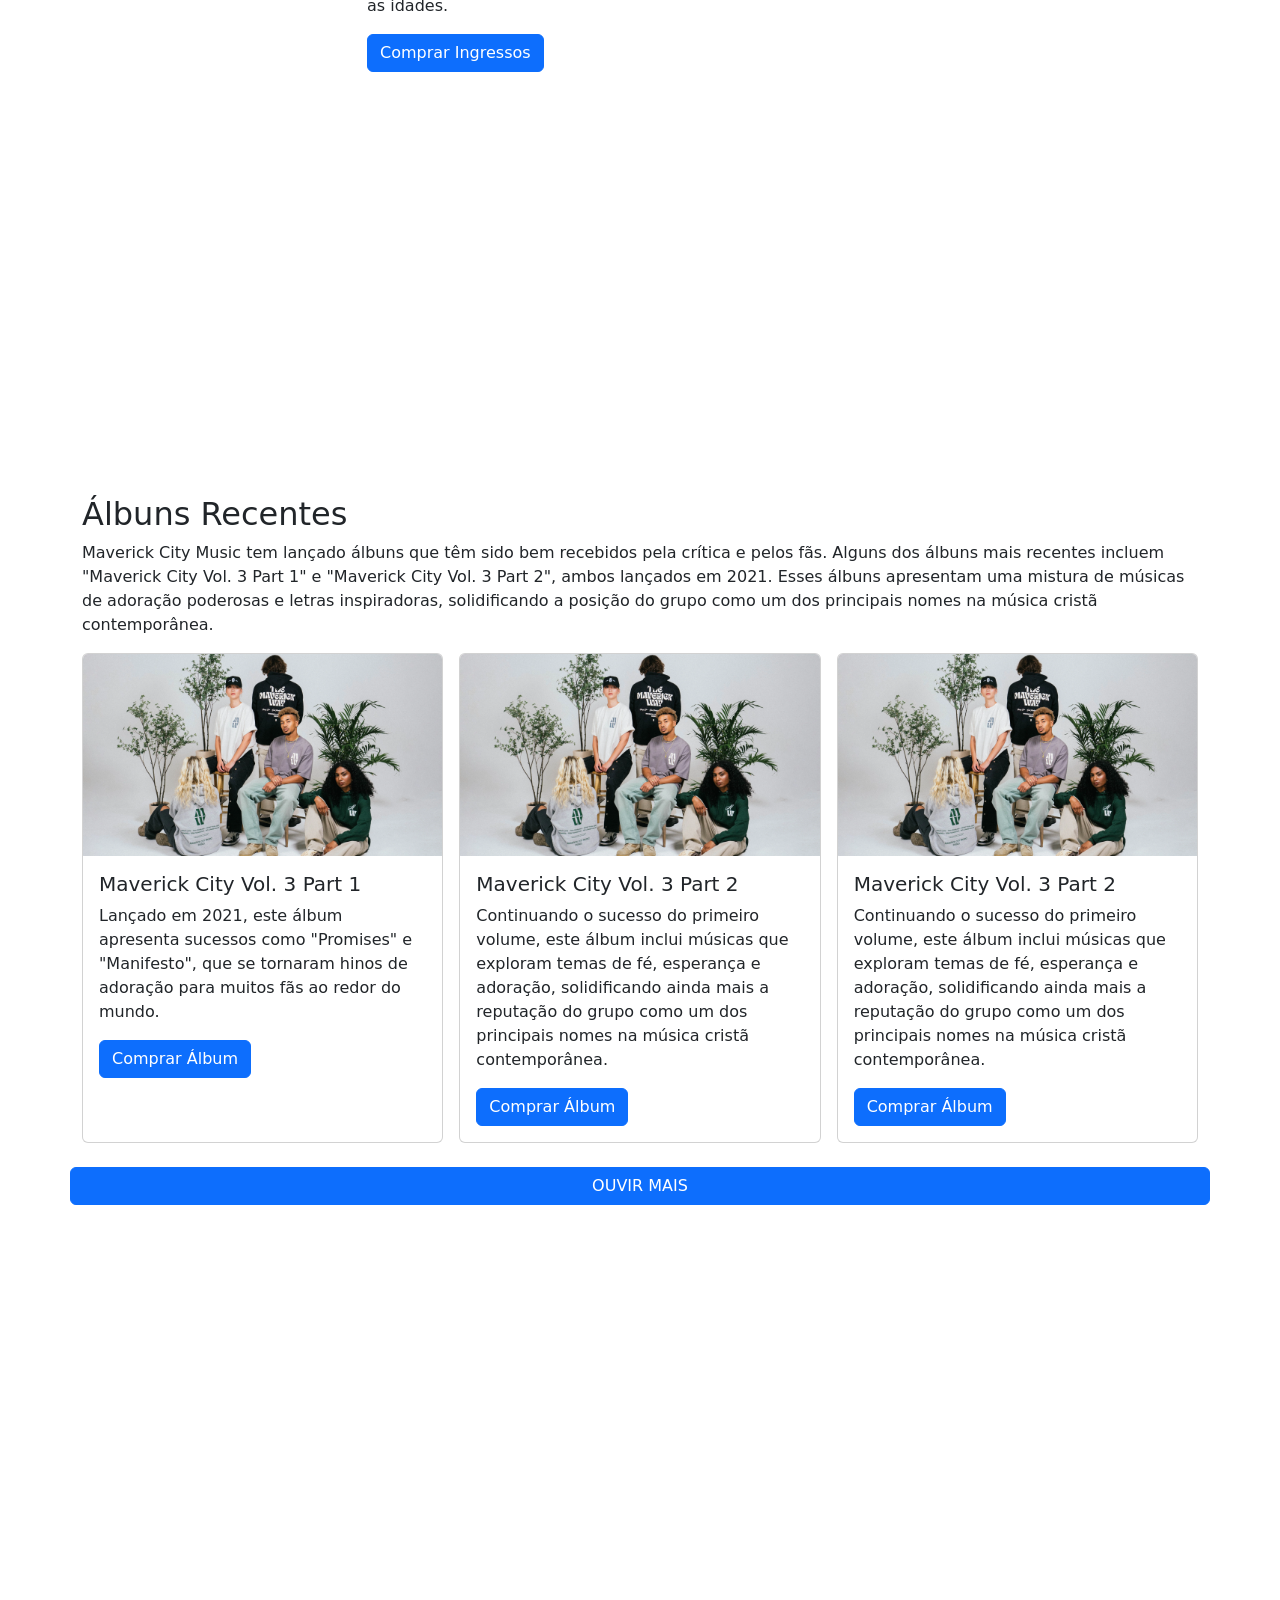
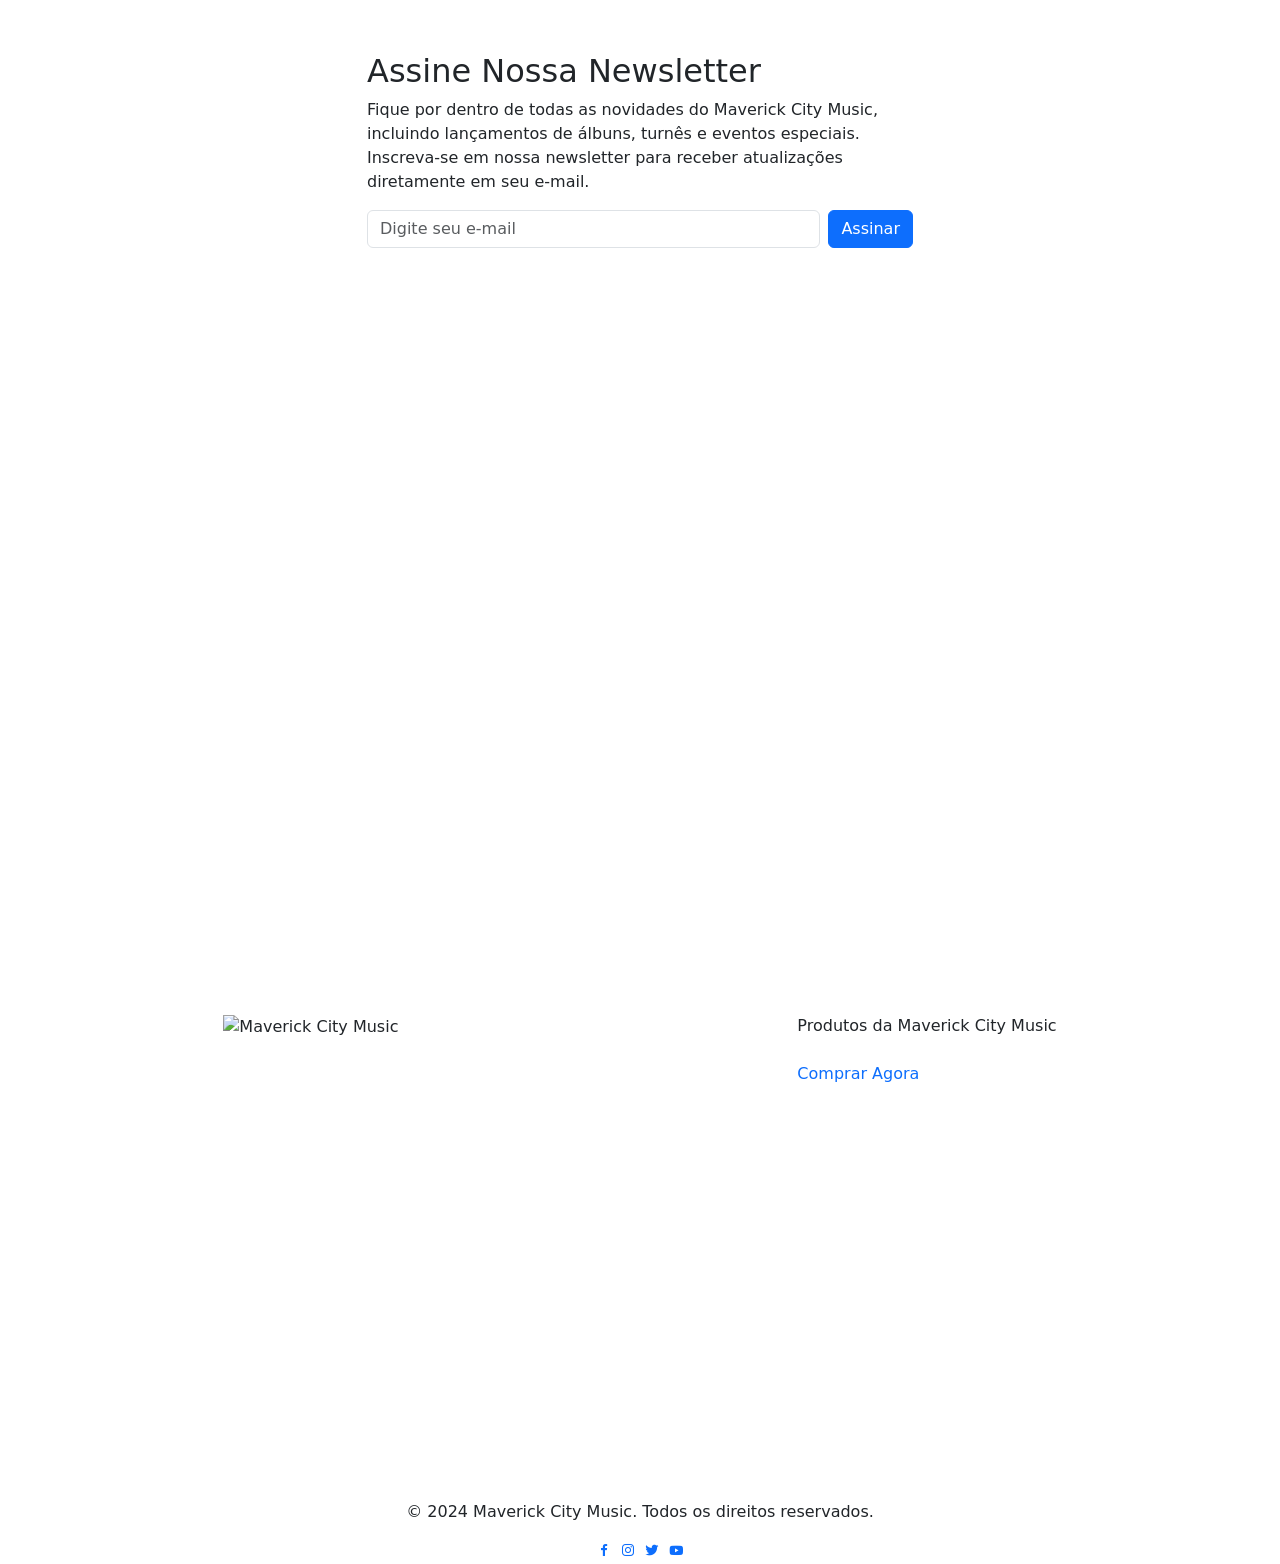
==== commit 9112995c: "Novas atualizações feitas" ====
--- a/index.html
+++ b/index.html
@@ -1,13 +1,14 @@
 <!DOCTYPE html>
-<html lang="pt-PT">
+<html lang="pt-BR">
 
 <head>
     <meta charset="UTF-8">
     <meta name="viewport" content="width=device-width, initial-scale=1.0">
-    <meta http-equiv="X-UA-Compatible" content="IE=7">
-    <meta http-equiv="X-UA-Compatible" content="ie=edge">
-    <meta name="description" content="Maverick City Music is a Christian music group based in Atlanta, Georgia.">
-    <meta name="keywords" content="Maverick City Music, Christian music, Atlanta, Georgia, worship music">
+    <meta http-equiv="X-UA-Compatible" content="IE=edge">
+    <meta name="description"
+        content="Maverick City Music - Um grupo de música cristã baseado em Atlanta, Geórgia. Conheça nossos membros, álbuns e acompanhe nossas atividades.">
+    <meta name="keywords"
+        content="Maverick City Music, Christian music, música cristã, Atlanta, Geórgia, worship music, música de adoração">
     <meta name="author" content="Francisco Afonso">
 
     <!-- Bootstrap CSS -->
@@ -23,49 +24,277 @@
 
 <body>
     <header class="header">
-        <nav class="navbar navbar-expand-lg navbar-light w-100 z-100 ">
-            <div class="container">
-                <a class="navbar-brand d-flex flex-column" href="#">Maverick City <span class="span">Music</span></a>
-                <button class="navbar-toggler" type="button" data-bs-toggle="collapse"
-                    data-bs-target="#navbarSupportedContent" aria-controls="navbarSupportedContent"
-                    aria-expanded="false" aria-label="Toggle navigation">
+        <nav class="navbar navbar-expand-lg bg-body-tertiary fixed-top">
+            <div class="container">
+                <a class="navbar-brand" href="#">Maverick <span class="span"> City Music</span></a>
+                <button class="navbar-toggler" type="button" data-bs-toggle="offcanvas"
+                    data-bs-target="#offcanvasNavbar" aria-controls="offcanvasNavbar" aria-label="Toggle navigation">
                     <span class="navbar-toggler-icon"></span>
                 </button>
-                <div class="collapse navbar-collapse" id="navbarSupportedContent">
-                    <ul class="navbar-nav me-auto mb-2 mb-lg-0">
-                        <li class="nav-item">
-                            <a class="nav-link active" aria-current="page" href="#home">Início</a>
-                        </li>
-                        <li class="nav-item">
-                            <a class="nav-link" href="#sobre">Sobre</a>
-                        </li>
-                        <li class="nav-item dropdown">
-                            <a class="nav-link dropdown-toggle" href="#members" role="button" data-bs-toggle="dropdown"
-                                aria-expanded="false">
-                                Membros
-                            </a>
-                            <ul class="dropdown-menu">
-                                <li><a class="dropdown-item" href="#">Chandler Moore</a></li>
-                                <li><a class="dropdown-item" href="#">Naomi Raine</a></li>
-                                <li><a class="dropdown-item" href="#">Brandon Lake</a></li>
-                                <li><a class="dropdown-item" href="#">Maryanne J. George</a></li>
-                                <li><a class="dropdown-item" href="#">Joe L. Barnes</a></li>
-                                <li><a class="dropdown-item" href="#">Ryan Ofei</a></li>
-                                <li><a class="dropdown-item" href="#">Tony Brown</a></li>
-                                <li><a class="dropdown-item" href="#">Jonathan Jay</a></li>
-                            </ul>
-                        </li>
-                        <li class="nav-item">
-                            <a class="nav-link" href="#">Albuns</a>
-                        </li>
-                        <li class="nav-item">
-                            <a class="nav-link" href="#">Atividades</a>
-                        </li>
-                        <li class="nav-item">
-                            <a class="nav-link" href="#">Contato</a>
-                        </li>
-                    </ul>
-                    <div class="d-flex gap-2 social-links" id="social-links">
+                <div class="offcanvas offcanvas-end" tabindex="-1" id="offcanvasNavbar"
+                    aria-labelledby="offcanvasNavbarLabel">
+                    <div class="offcanvas-header">
+                        <h5 class="offcanvas-title" id="offcanvasNavbarLabel">Maverick <span class="span">City
+                                Music</span></h5>
+                        <button type="button" class="btn-close" data-bs-dismiss="offcanvas" aria-label="Close"></button>
+                    </div>
+                    <div class="offcanvas-body">
+                        <ul class="navbar-nav me-auto mb-2 mb-lg-0">
+                            <li class="nav-item">
+                                <a class="nav-link active" aria-current="page" href="#hero">Início</a>
+                            </li>
+                            <li class="nav-item">
+                                <a class="nav-link" href="#about">Sobre</a>
+                            </li>
+                            <li class="nav-item">
+                                <a class="nav-link" href="#members">Membros</a>
+                            </li>
+                            <li class="nav-item">
+                                <a class="nav-link" href="#activities">Atividades</a>
+                            </li>
+                            <li class="nav-item">
+                                <a class="nav-link" href="#albums">Albuns</a>
+                            </li>
+                            <li class="nav-item">
+                                <a class="nav-link" href="#">Contato</a>
+                            </li>
+                        </ul>
+                        <div class="d-flex gap-2 social-links" id="social-links">
+                            <a href="https://www.facebook.com/MaverickCityMusic?locale=pt_PT"
+                                class="social-link facebook"><i class='bx bxl-facebook'></i></a>
+                            <a href="https://www.instagram.com/maverickcitymusic/" class="social-link instagram"><i
+                                    class='bx bxl-instagram'></i></a>
+                            <a href="https://twitter.com/MaverickCityMusic" class="social-link twitter"><i
+                                    class='bx bxl-twitter'></i></a>
+                            <a href="https://www.youtube.com/channel/UCcQaSpIMPptu9RLgqIbviqw"
+                                class="social-link youtube"><i class='bx bxl-youtube'></i></a>
+                        </div>
+                    </div>
+                </div>
+        </nav>
+    </header>
+
+    <main>
+        <section class="hero" id="hero">
+            <div class="container">
+                <div class="row align-items-center">
+                    <div class="col-md-6">
+                        <h1 class="hero-title">Maverick City Music</h1>
+                        <p class="hero-description">Um grupo de música cristã baseado em Atlanta, Geórgia. Conheça
+                            nossos membros, álbuns e acompanhe nossas atividades.</p>
+                        <a href="#members" class="btn btn-primary mb-3">Conheça os Membros</a>
+                        <a href="#albums" class="btn btn-primary mb-3">Veja nossos Álbuns</a>
+                    </div>
+                    <div class="col-md-6">
+                        <div id="carouselExampleInterval" class="carousel slide" data-bs-ride="carousel">
+                            <div class="carousel-inner">
+                                <div class="carousel-item active" data-bs-interval="10000">
+                                    <img src="/assets/img/3840x2160_Shopify_Header-4_54bdb7e3-cb27-40f0-8d2a-06c43a8527f9.webp"
+                                        class="d-block w-100" alt="...">
+                                </div>
+                                <div class="carousel-item" data-bs-interval="2000">
+                                    <img src="/assets/img/3840x2160_Shopify_Header-4_54bdb7e3-cb27-40f0-8d2a-06c43a8527f9.webp"
+                                        class="d-block w-100" alt="...">
+                                </div>
+                                <div class="carousel-item">
+                                    <img src="/assets/img/3840x2160_Shopify_Header-4_54bdb7e3-cb27-40f0-8d2a-06c43a8527f9.webp"
+                                        class="d-block w-100" alt="...">
+                                </div>
+                            </div>
+                            <button class="carousel-control-prev" type="button"
+                                data-bs-target="#carouselExampleInterval" data-bs-slide="prev">
+                                <span class="carousel-control-prev-icon" aria-hidden="true"></span>
+                                <span class="visually-hidden">Previous</span>
+                            </button>
+                            <button class="carousel-control-next" type="button"
+                                data-bs-target="#carouselExampleInterval" data-bs-slide="next">
+                                <span class="carousel-control-next-icon" aria-hidden="true"></span>
+                                <span class="visually-hidden">Next</span>
+                            </button>
+                        </div>
+                    </div>
+                </div>
+            </div>
+        </section>
+
+        <section class="about" id="about">
+            <div class="container">
+                <div class="row">
+                    <div class="col-md-6 offset-md-3 text-justify">
+                        <h2 class="about-title">Sobre o Maverick City Music</h2>
+                        <p class="about-description">Maverick City Music é um grupo de música cristã contemporânea
+                            formado em Atlanta, Geórgia. Fundado por Tony Brown e Jonathan Jay, o grupo é conhecido por
+                            sua abordagem inovadora à música de adoração, combinando elementos de gospel, soul e R&B.
+                            Desde seu lançamento em 2018, Maverick City Music tem ganhado reconhecimento por suas letras
+                            poderosas e performances emocionantes, conquistando uma base de fãs dedicada em todo o
+                            mundo.</p>
+                    </div>
+                </div>
+            </div>
+        </section>
+
+        <section class="members" id="members">
+            <div class="container">
+                <div class="row">
+                    <div class="col-md-12">
+                        <h2 class="members-title">Membros do Maverick City Music</h2>
+                        <p class="members-description">O Maverick City Music é composto por um grupo diversificado de
+                            músicos e vocalistas talentosos. Alguns dos membros mais conhecidos incluem:</p>
+                    </div>
+
+                    <div class="cards d-flex gap-3 justify-content-space-around">
+                        <div class="card mb-4 w-50">
+                            <img src="/assets/img/3840x2160_Shopify_Header-4_54bdb7e3-cb27-40f0-8d2a-06c43a8527f9.webp"
+                                class="card-img-top" alt="Membros do Maverick City Music">
+                            <div class="card-body">
+                                <h5 class="card-title">Tony Brown</h5>
+                                <p class="card-text">Co-fundador e vocalista principal do Maverick City Music, Tony
+                                    Brown é conhecido por sua voz poderosa e presença de palco carismática.</p>
+                            </div>
+                        </div>
+
+                        <div class="card mb-4 w-50">
+                            <img src="/assets/img/3840x2160_Shopify_Header-4_54bdb7e3-cb27-40f0-8d2a-06c43a8527f9.webp"
+                                class="card-img-top" alt="Membros do Maverick City Music">
+                            <div class="card-body">
+                                <h5 class="card-title">Jonathan Jay</h5>
+                                <p class="card-text">Co-fundador e vocalista do Maverick City Music, Jonathan Jay é
+                                    conhecido por sua habilidade de composição e sua voz suave e emotiva.</p>
+                            </div>
+                        </div>
+
+                        <div class="card mb-4 w-50">
+                            <img src="/assets/img/3840x2160_Shopify_Header-4_54bdb7e3-cb27-40f0-8d2a-06c43a8527f9.webp"
+                                class="card-img-top" alt="Membros do Maverick City Music">
+                            <div class="card-body">
+                                <h5 class="card-title">Amanda Lindsey Cook</h5>
+                                <p class="card-text">Amanda Lindsey Cook é uma vocalista e compositora renomada,
+                                    conhecida por sua voz angelical e letras profundas. Ela é uma das principais
+                                    vocalistas do Maverick City Music.</p>
+                            </div>
+                        </div>
+
+                    </div>
+                </div>
+            </div>
+        </section>
+
+        <section class="activities" id="activities">
+            <div class="container">
+                <div class="row">
+                    <div class="col-md-6 offset-md-3">
+                        <h2 class="activities-title">Atividades Recentes</h2>
+                        <p class="activities-description">Maverick City Music tem estado ativo com lançamentos de
+                            álbuns, turnês e colaborações
+                            com outros artistas. Recentemente, eles lançaram o álbum "Maverick City Vol. 3 Part 1",
+                            que inclui sucessos como "Promises" e "Manifesto". O grupo também tem realizado turnês pelo
+                            mundo, levando sua música inspiradora a fãs de todas as idades.</p>
+                        <a href="/assets/pages/tour.html" class="btn btn-primary" target="_self">Comprar Ingressos</a>
+                    </div>
+                </div>
+            </div>
+        </section>
+
+        <section class="albums" id="albums">
+            <div class="container">
+                <div class="row">
+                    <div class="col-md-12">
+                        <h2 class="album-title">Álbuns Recentes</h2>
+                        <p class="album-description">Maverick City Music tem lançado álbuns que têm sido bem recebidos
+                            pela crítica e pelos fãs. Alguns dos álbuns mais recentes incluem "Maverick City Vol. 3 Part
+                            1" e "Maverick City Vol. 3 Part 2", ambos lançados em 2021. Esses álbuns apresentam uma
+                            mistura de músicas de adoração poderosas e letras inspiradoras, solidificando a posição do
+                            grupo como um dos principais nomes na música cristã contemporânea.</p>
+                    </div>
+
+
+                    <div class="cards-albuns d-flex gap-3 justify-content-space-around">
+                        <div class="card mb-4 w-50">
+                            <img src="/assets/img/3840x2160_Shopify_Header-4_54bdb7e3-cb27-40f0-8d2a-06c43a8527f9.webp"
+                                class="card-img-top" alt="Álbuns do Maverick City Music">
+                            <div class="card-body">
+                                <h5 class="card-title">Maverick City Vol. 3 Part 1</h5>
+                                <p class="card-text">Lançado em 2021, este álbum apresenta sucessos como "Promises" e
+                                    "Manifesto", que se tornaram hinos de adoração para muitos fãs ao redor do mundo.
+                                </p>
+                                <a href="#" class="btn btn-primary">Comprar Álbum</a>
+                            </div>
+                        </div>
+
+                        <div class="card mb-4 w-50">
+                            <img src="/assets/img/3840x2160_Shopify_Header-4_54bdb7e3-cb27-40f0-8d2a-06c43a8527f9.webp"
+                                class="card-img-top" alt="Álbuns do Maverick City Music">
+                            <div class="card-body">
+                                <h5 class="card-title">Maverick City Vol. 3 Part 2</h5>
+                                <p class="card-text">Continuando o sucesso do primeiro volume, este álbum inclui músicas
+                                    que exploram temas de fé, esperança e adoração, solidificando ainda mais a reputação
+                                    do grupo como um dos principais nomes na música cristã contemporânea.</p>
+                                <a href="#" class="btn btn-primary">Comprar Álbum</a>
+                            </div>
+                        </div>
+
+                        <div class="card mb-4 w-50">
+                            <img src="/assets/img/3840x2160_Shopify_Header-4_54bdb7e3-cb27-40f0-8d2a-06c43a8527f9.webp"
+                                class="card-img-top" alt="Álbuns do Maverick City Music">
+                            <div class="card-body">
+                                <h5 class="card-title">Maverick City Vol. 3 Part 2</h5>
+                                <p class="card-text">Continuando o sucesso do primeiro volume, este álbum inclui músicas
+                                    que exploram temas de fé, esperança e adoração, solidificando ainda mais a reputação
+                                    do grupo como um dos principais nomes na música cristã contemporânea.</p>
+                                <a href="#" class="btn btn-primary">Comprar Álbum</a>
+                            </div>
+                        </div>
+                    </div>
+
+                    <a href="https://bio.to/MaverickCityMusic" target="_blank" class="btn btn-primary">OUVIR MAIS</a>
+                </div>
+            </div>
+        </section>
+
+        <section class="newsletter" id="newsletter">
+            <div class="container">
+                <div class="row">
+                    <div class="col-md-6 offset-md-3">
+                        <h2 class="newsletter-title">Assine Nossa Newsletter</h2>
+                        <p class="newsletter-description">Fique por dentro de todas as novidades do Maverick City Music,
+                            incluindo lançamentos de álbuns, turnês e eventos especiais. Inscreva-se em nossa newsletter
+                            para receber atualizações diretamente em seu e-mail.</p>
+                        <form class="newsletter-form d-flex gap-2">
+                            <input type="email" class="form-control" placeholder="Digite seu e-mail" required>
+                            <button type="submit" class="btn btn-primary">Assinar</button>
+                        </form>
+                    </div>
+                </div>
+            </div>
+        </section>
+
+        <section>
+            <div class="container">
+                <div class="row">
+                    <div class="d-flex justify-content-center align-center gap-3 ">
+                        <div class="img mb-4 w-50">
+                            <img src="/assets/img/" alt="Maverick City Music">
+                        </div>
+
+                        <div class="flex-column d-flex justify-content-center align-center gap-2">
+                            <p>Produtos da Maverick City Music</p>
+                            <a href="https://www.maverickcitymusic.store/">Comprar Agora</a>
+                        </div>
+                    </div>
+                </div>
+            </div>
+        </section>
+    </main>
+
+    <footer class="footer" id="contact">
+        <div class="container">
+            <div class="row">
+                <div class="col-md-12 text-center">
+                    <p>&copy; 2024 Maverick City Music. Todos os direitos reservados.</p>
+                </div>
+
+                <div>
+                    <div class="d-flex gap-2 social-links justify-content-center" id="social-links">
                         <a href="https://www.facebook.com/MaverickCityMusic?locale=pt_PT"
                             class="social-link facebook"><i class='bx bxl-facebook'></i></a>
                         <a href="https://www.instagram.com/maverickcitymusic/" class="social-link instagram"><i
@@ -77,282 +306,9 @@
                     </div>
                 </div>
             </div>
-        </nav>
-    </header>
-
-    <!-- Section Hero -->
-    <div class="hero" id="home">
-        <div class="container-fluid d-flex justify-content-center align-items-center">
-            <div class="row">
-                <div id="carouselExampleFade" class="carousel slide carousel-fade">
-                    <div class="carousel-inner">
-                        <div class="carousel-item active">
-                            <img src="/assets/img/3840x2160_Shopify_Header-4_54bdb7e3-cb27-40f0-8d2a-06c43a8527f9.webp"
-                                class="d-block w-100" alt="...">
-                        </div>
-                        <div class="carousel-item">
-                            <img src="/assets/img/3840x2160_Shopify_Header-4_54bdb7e3-cb27-40f0-8d2a-06c43a8527f9.webp"
-                                class="d-block w-100" alt="...">
-                        </div>
-                        <div class="carousel-item">
-                            <img src="/assets/img/3840x2160_Shopify_Header-4_54bdb7e3-cb27-40f0-8d2a-06c43a8527f9.webp"
-                                class="d-block w-100" alt="...">
-                        </div>
-                    </div>
-                    <button class="carousel-control-prev" type="button" data-bs-target="#carouselExampleFade"
-                        data-bs-slide="prev">
-                        <span class="carousel-control-prev-icon" aria-hidden="true"></span>
-                        <span class="visually-hidden">Previous</span>
-                    </button>
-                    <button class="carousel-control-next" type="button" data-bs-target="#carouselExampleFade"
-                        data-bs-slide="next">
-                        <span class="carousel-control-next-icon" aria-hidden="true"></span>
-                        <span class="visually-hidden">Next</span>
-                    </button>
-                </div>
-            </div>
-        </div>
-    </div>
-    <!-- End Section Hero-->
-
-    <!-- Section  -->
-    <section class="about" id="sobre">
-        <div class="container">
-            <div class="row">
-                <div class="about-header col-12 mb-4 text-center">
-                    <h2 class="title">Sobre Nós</h2>
-                    <p class="description">Conheça a história e os valores da Maverick City Music.</p>
-                    <hr class="underlined">
-                </div>
-
-                <div class="content-geral col-12 d-flex justify-content-space-between align-items-center gap-4">
-                    <div class="content col-12 col-md-6 d-flex flex-column justify-content-center align-items-start">
-
-                        <h2 class="title">Maverick City <span class="span-title">Music</span></h2>
-                        <p class="description">Bem-vindo à Maverick City Music, onde a paixão pela música se encontra
-                            com a excelência artística.
-                            Inconformista, de espírito livre, transgressor de regras, alguém que se destaca da multidão.
-                        </p>
-
-                        <div class="btnSocial d-flex gap-2">
-                            <a href="https://maverickcitymusic.com/" target="_blank" class="btn-primary">Saiba Mais</a>
-                            <a href="https://www.youtube.com/channel/UCcQaSpIMPptu9RLgqIbviqw" target="_blank"
-                                class="btn-secondary">Ouvir Música</a>
-                        </div>
-                    </div>
-
-                    <div class="img col-12 col-md-6 d-flex justify-content-center align-items-center">
-                        <div id="carouselExampleFade" class="carousel slide carousel-fade">
-                            <div class="carousel-inner">
-                                <div class="carousel-item active">
-                                    <img src="/assets/img/3840x2160_Shopify_Header-4_54bdb7e3-cb27-40f0-8d2a-06c43a8527f9.webp"
-                                        class="d-block w-100" alt="...">
-                                </div>
-                                <div class="carousel-item">
-                                    <img src="/assets/img/3840x2160_Shopify_Header-4_54bdb7e3-cb27-40f0-8d2a-06c43a8527f9.webp"
-                                        class="d-block w-100" alt="...">
-                                </div>
-                                <div class="carousel-item">
-                                    <img src="/assets/img/3840x2160_Shopify_Header-4_54bdb7e3-cb27-40f0-8d2a-06c43a8527f9.webp"
-                                        class="d-block w-100" alt="...">
-                                </div>
-                            </div>
-                            <button class="carousel-control-prev" type="button" data-bs-target="#carouselExampleFade"
-                                data-bs-slide="prev">
-                                <span class="carousel-control-prev-icon" aria-hidden="true"></span>
-                                <span class="visually-hidden">Previous</span>
-                            </button>
-                            <button class="carousel-control-next" type="button" data-bs-target="#carouselExampleFade"
-                                data-bs-slide="next">
-                                <span class="carousel-control-next-icon" aria-hidden="true"></span>
-                                <span class="visually-hidden">Next</span>
-                            </button>
-                        </div>
-                    </div>
-                </div>
-            </div>
-        </div>
-    </section>
-    <!-- End Section -->
-
-    <!-- Section  -->
-    <section class="members" id="members">
-        <div class="container">
-            <div class="row">
-                <div class="members-header col-12 mb-4 text-center ">
-                    <h2 class="title">Nossos Membros</h2>
-                    <p class="description">Conheça os talentosos membros da Maverick City Music.</p>
-                    <hr class="underlined">
-                </div>
-
-                <div class="members-content col-12 d-flex justify-content-space-between align-items-center gap-4">
-                    <div class="card col-md-4 col-lg-4">
-                        <img src="/assets/img/3840x2160_Shopify_Header-4_54bdb7e3-cb27-40f0-8d2a-06c43a8527f9.webp"
-                            class="card-img-top" alt="...">
-                        <div class="card-body">
-                            <h5 class="card-title">Chandler Moore</h5>
-                            <p class="card-text">Vocalista e compositor, conhecido por sua voz poderosa e presença de
-                                palco cativante.</p>
-
-                            <a href="#" class="btn btn-primary">Ver Perfil</a>
-                        </div>
-                    </div>
-
-                    <div class="card col-md-4 col-lg-4">
-                        <img src="/assets/img/3840x2160_Shopify_Header-4_54bdb7e3-cb27-40f0-8d2a-06c43a8527f9.webp"
-                            class="card-img-top" alt="...">
-                        <div class="card-body">
-                            <h5 class="card-title">Naomi Raine</h5>
-                            <p class="card-text">Vocalista e compositora, conhecida por sua voz suave e letras
-                                inspiradoras.</p>
-                            <a href="#" class="btn btn-primary">Ver Perfil</a>
-                        </div>
-                    </div>
-
-                    <div class="card col-md-4 col-lg-4">
-                        <img src="/assets/img/3840x2160_Shopify_Header-4_54bdb7e3-cb27-40f0-8d2a-06c43a8527f9.webp"
-                            class="card-img-top" alt="...">
-                        <div class="card-body">
-                            <h5 class="card-title">Brandon Lake</h5>
-                            <p class="card-text">Vocalista e compositor, conhecido por sua habilidade de criar músicas
-                                que tocam o coração e inspiram a fé.</p>
-                            <a href="#" class="btn btn-primary">Ver Perfil</a>
-                        </div>
-                    </div>
-
-                    <div class="card col-md-4 col-lg-4">
-                        <img src="/assets/img/3840x2160_Shopify_Header-4_54bdb7e3-cb27-40f0-8d2a-06c43a8527f9.webp"
-                            class="card-img-top" alt="...">
-                        <div class="card-body">
-                            <h5 class="card-title">Maryanne J. George</h5>
-                            <p class="card-text">Vocalista e compositora, conhecida por sua voz emotiva e letras
-                                profundas.</p>
-                            <a href="#" class="btn btn-primary">Ver Perfil</a>
-                        </div>
-                    </div>
-
-                    <div class="card col-md-4 col-lg-4">
-                        <img src="/assets/img/3840x2160_Shopify_Header-4_54bdb7e3-cb27-40f0-8d2a-06c43a8527f9.webp"
-                            class="card-img-top" alt="...">
-                        <div class="card-body">
-                            <h5 class="card-title">Joe L. Barnes</h5>
-                            <p class="card-text">Vocalista e compositor, conhecido por sua voz versátil e habilidade de
-                                criar músicas que ressoam com o público.</p>
-                            <a href="#" class="btn btn-primary">Ver Perfil</a>
-                        </div>
-                    </div>
-
-                    <div class="card col-md-4 col-lg-4">
-                        <img src="/assets/img/3840x2160_Shopify_Header-4_54bdb7e3-cb27-40f0-8d2a-06c43a8527f9.webp"
-                            class="card-img-top" alt="...">
-                        <div class="card-body">
-                            <h5 class="card-title
-                            ">Ryan Ofei</h5>
-                            <p class="card-text">Vocalista e compositor, conhecido por sua voz única e habilidade de
-                                criar músicas que inspiram a fé e a esperança.</p>
-                            <a href="#" class="btn btn-primary">Ver Perfil</a>
-                        </div>
-                    </div>
-
-                    <div class="card col-md-4 col-lg-4">
-                        <img src="/assets/img/3840x2160_Shopify_Header-4_54bdb7e3-cb27-40f0-8d2a-06c43a8527f9.webp"
-                            class="card-img-top" alt="...">
-                        <div class="card-body">
-                            <h5 class="card-title">Tony Brown</h5>
-                            <p class="card-text">Vocalista e compositor, conhecido por sua voz poderosa e habilidade de
-                                criar músicas que tocam o coração e inspiram a fé.</p>
-                            <a href="#" class="btn btn-primary">Ver Perfil</a>
-                        </div>
-                    </div>
-
-                    <div class="card col-md-4 col-lg-4">
-                        <img src="/assets/img/3840x2160_Shopify_Header-4_54bdb7e3-cb27-40f0-8d2a-06c43a8527f9.webp"
-                            class="card-img-top" alt="...">
-                        <div class="card-body">
-                            <h5 class="card-title">Jonathan Jay</h5>
-                            <p class="card-text">Vocalista e compositor, conhecido por sua voz suave e habilidade de
-                                criar músicas que inspiram a fé e a esperança.</p>
-                            <a href="#" class="btn btn-primary">Ver Perfil</a>
-                        </div>
-                    </div>
-
-        
-                </div>
-            </div>
-        </div>
-    </section>
-    <!-- End Section -->
-
-    <!-- Section  -->
-    <section class="products" id="products">
-        <div class="container">
-            <div class="row">
-                <div class="content-geral col-12 d-flex justify-content-center align-items-center gap-4">
-                    <div class="img w-50">
-                        <img src="/assets/img/3840x2160_Shopify_Header-4_54bdb7e3-cb27-40f0-8d2a-06c43a8527f9.webp" alt="Foto do álbum Maverick City Music" class="img-fluid">
-                    </div>
-                    <div class="content">
-                        <p class="description">
-                            Produtos da Maverick City
-                        </p>
-                        <a href="https://www.maverickcitymusic.store/" target="_blank" rel="noopener noreferrer">Compre
-                            Agora</a>
-                    </div>
-                </div>
-            </div>
-    </section>
-    <!-- End Section -->
-
-    <!-- Section  -->
-    <section class="newsletter" id="newsletter">
-        <div class="container">
-            <div class="row">
-                <div class="content-geral col-12 d-flex justify-content-space-center flex-column align-items-center gap-4">
-                    <h2 class="title">ASSINE NOSSO NEWSLETTER</h2>
-                    <p class="description">
-                        Inscreva-se para receber nossas novidades e ofertas exclusivas!
-                    </p>
-
-                    <form action="#" method="post" class="newsletter-form d-flex gap-2">
-                        <input type="email" name="email" placeholder="Digite seu email" required>
-                        <button type="submit" class="btn-primary">Inscrever-se</button>
-                    </form>
-                </div>
-            </div>
-        </div>
-    </section>
-    <!-- End Section -->
-
-
-    <!-- Section  -->
-    <!-- <section class="" id="">
-        <div class="container">
-            <div class="row">
-
-            </div>
-        </div>
-    </section> -->
-    <!-- End Section -->
-
-    <footer class="footer">
-        <div class="container">
-            <div class="row">
-                <div class="col-12 text-center">
-                    <h2>Maverick City Music</h2>
-                    <div class="d-flex gap-2 justify-content-center align-items-center social-links m-2" id="social-links">
-                        <a href="#" class="social-link"><i class='bx bxl-facebook'></i></a>
-                        <a href="#" class="social-link"><i class='bx bxl-instagram'></i></a>
-                        <a href="#" class="social-link"><i class='bx bxl-twitter'></i></a>
-                        <a href="#" class="social-link"><i class='bx bxl-youtube'></i></a>
-                    </div>
-                    <p class="description">
-                        NÃO CONVENCIONAL, ESPÍRITO LIVRE, QUEBRA-REGRAS, ALGUÉM QUE SE AFASTA DA MULTIDÃO.
-                    </p>
-                    <p class="copyright">&copy; 2026 Maverick City Music. Todos os direitos reservados.</p>
-                </div>
-            </div>
-        </div>
     </footer>
+
+
     <!-- JavaScript Bootstrap 5-->
     <script src="https://cdn.jsdelivr.net/npm/bootstrap@5.3.8/dist/js/bootstrap.bundle.min.js"
         integrity="sha384-FKyoEForCGlyvwx9Hj09JcYn3nv7wiPVlz7YYwJrWVcXK/BmnVDxM+D2scQbITxI"
--- a/assets/css/style.css
+++ b/assets/css/style.css
@@ -7,8 +7,7 @@
 @import url("./base/variaveis.css");
 
 /* CSS layout */
+@import url("./layouts/hero.css");
 @import url("./layouts/header.css");
-@import url("./layouts/about.css");
-@import url("./layouts/products.css");
-@import url("./layouts/newsletter.css");
+@import url("./layouts/members.css");
 @import url("./layouts/footer.css");
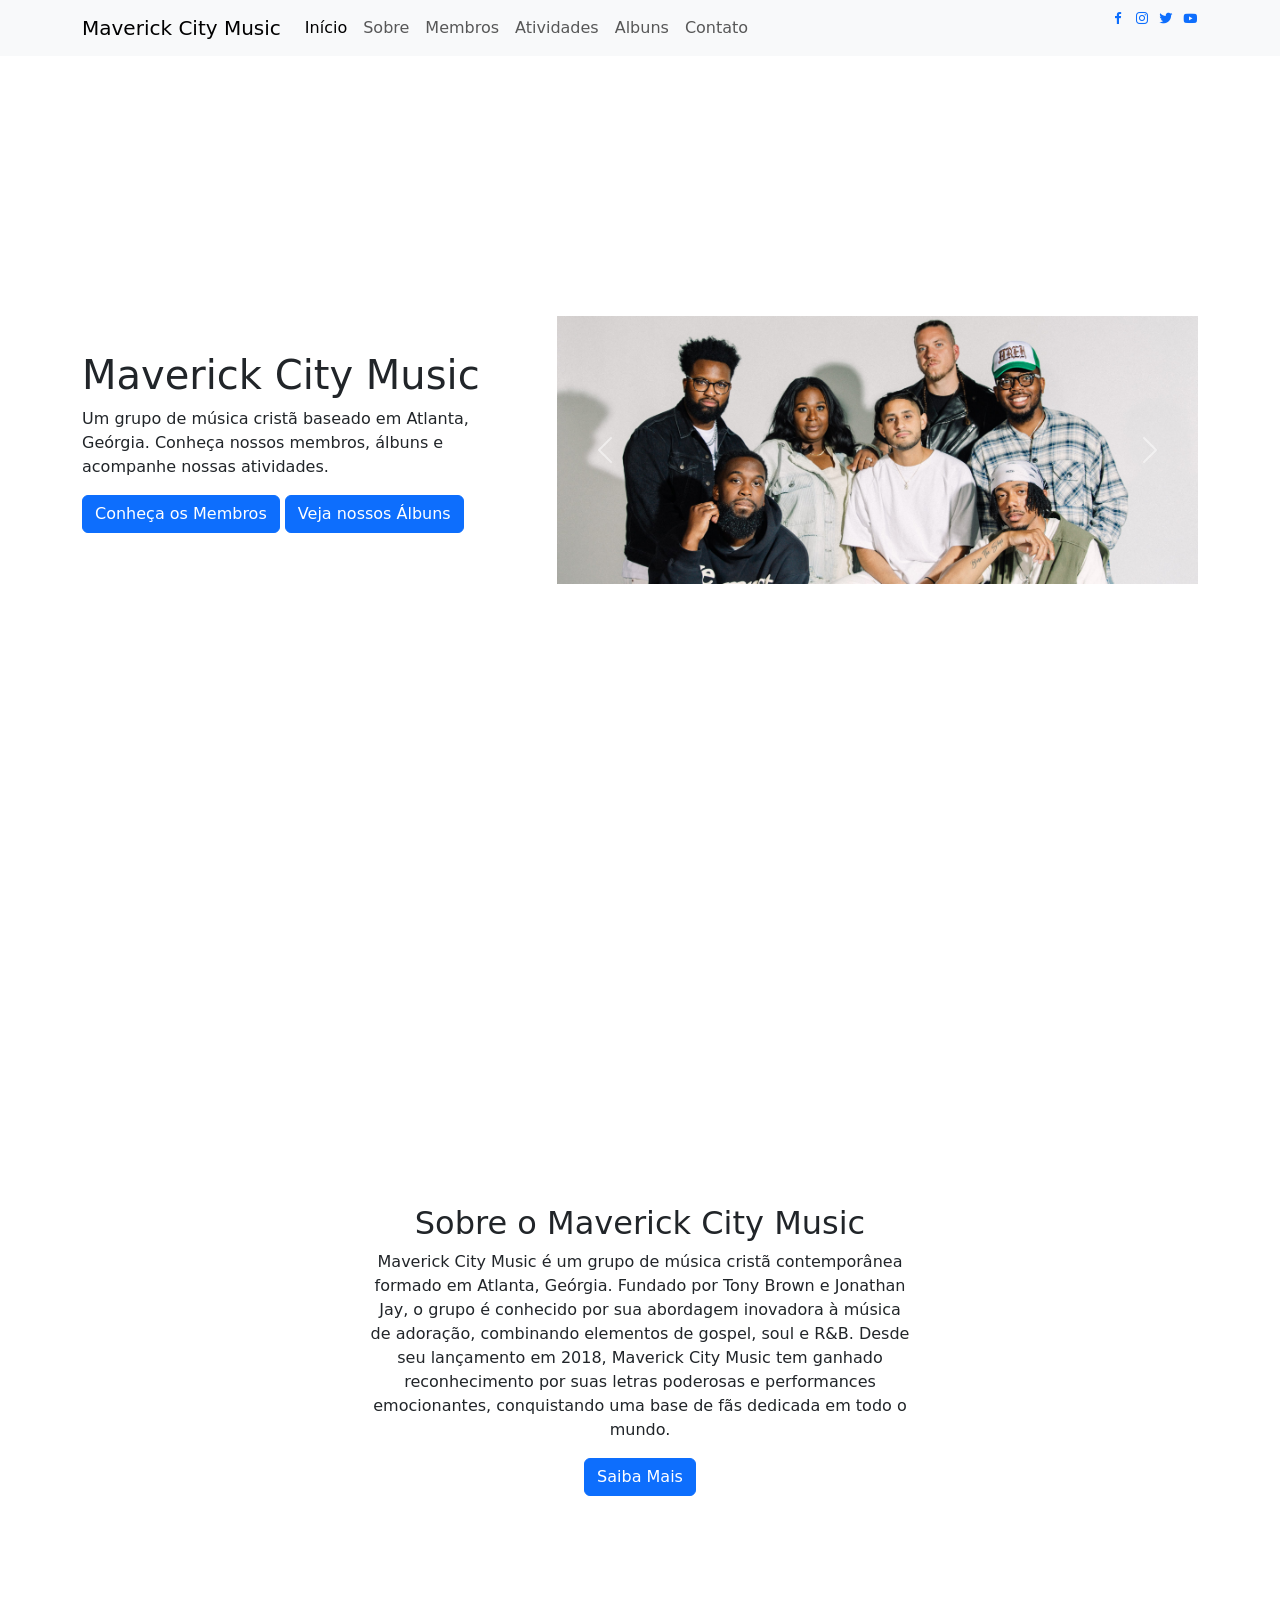
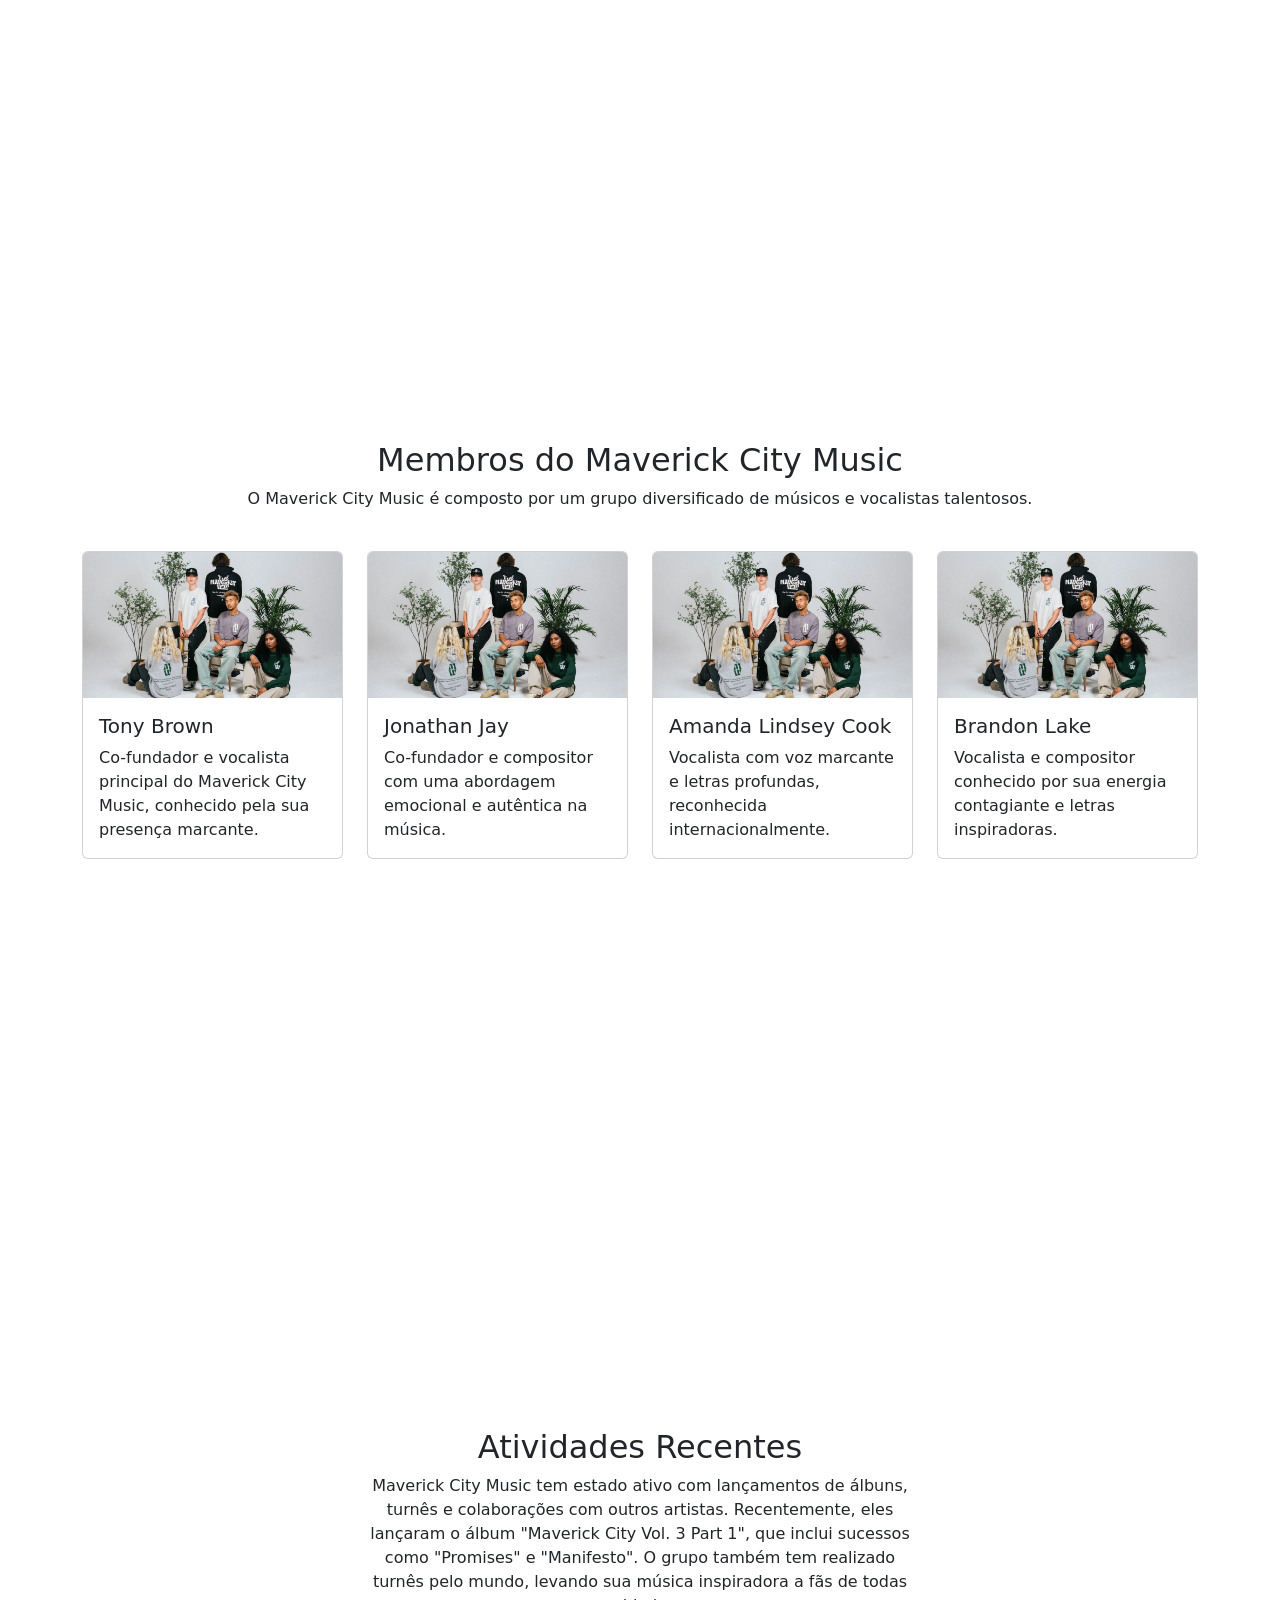
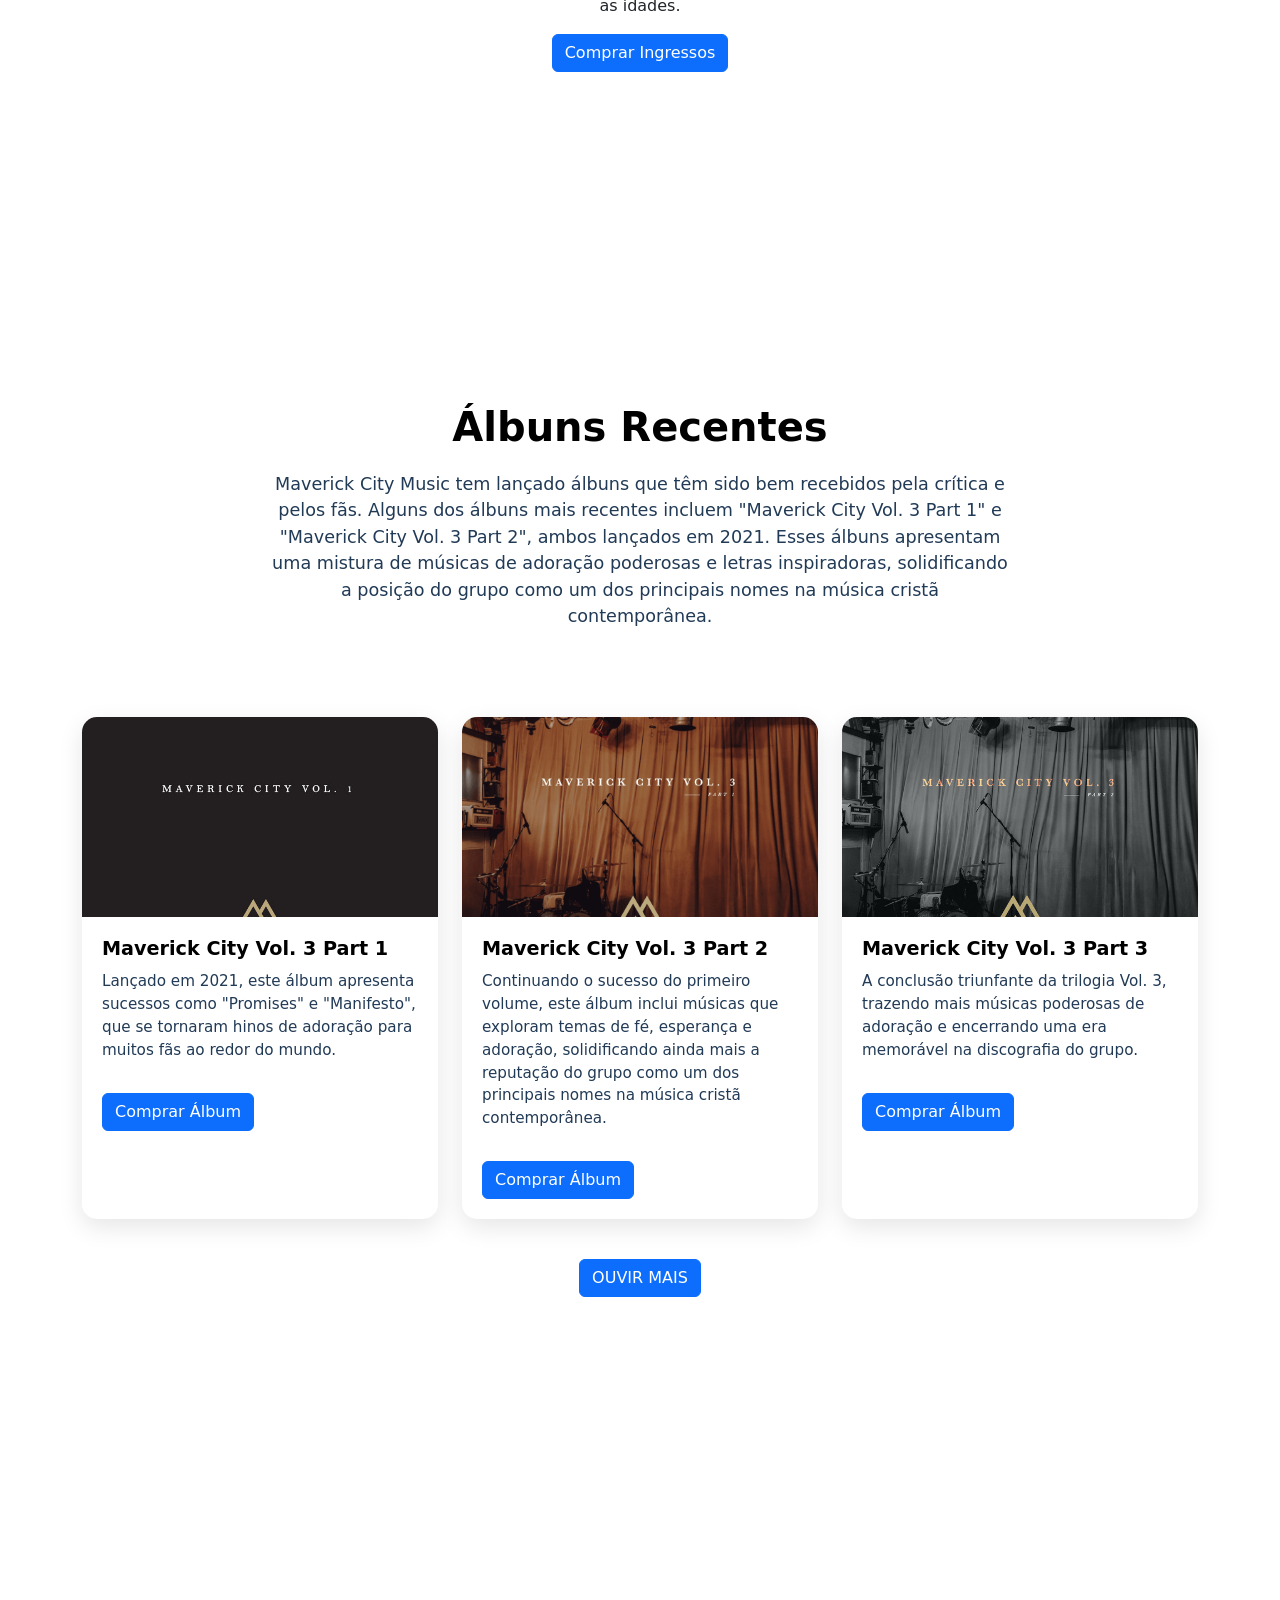
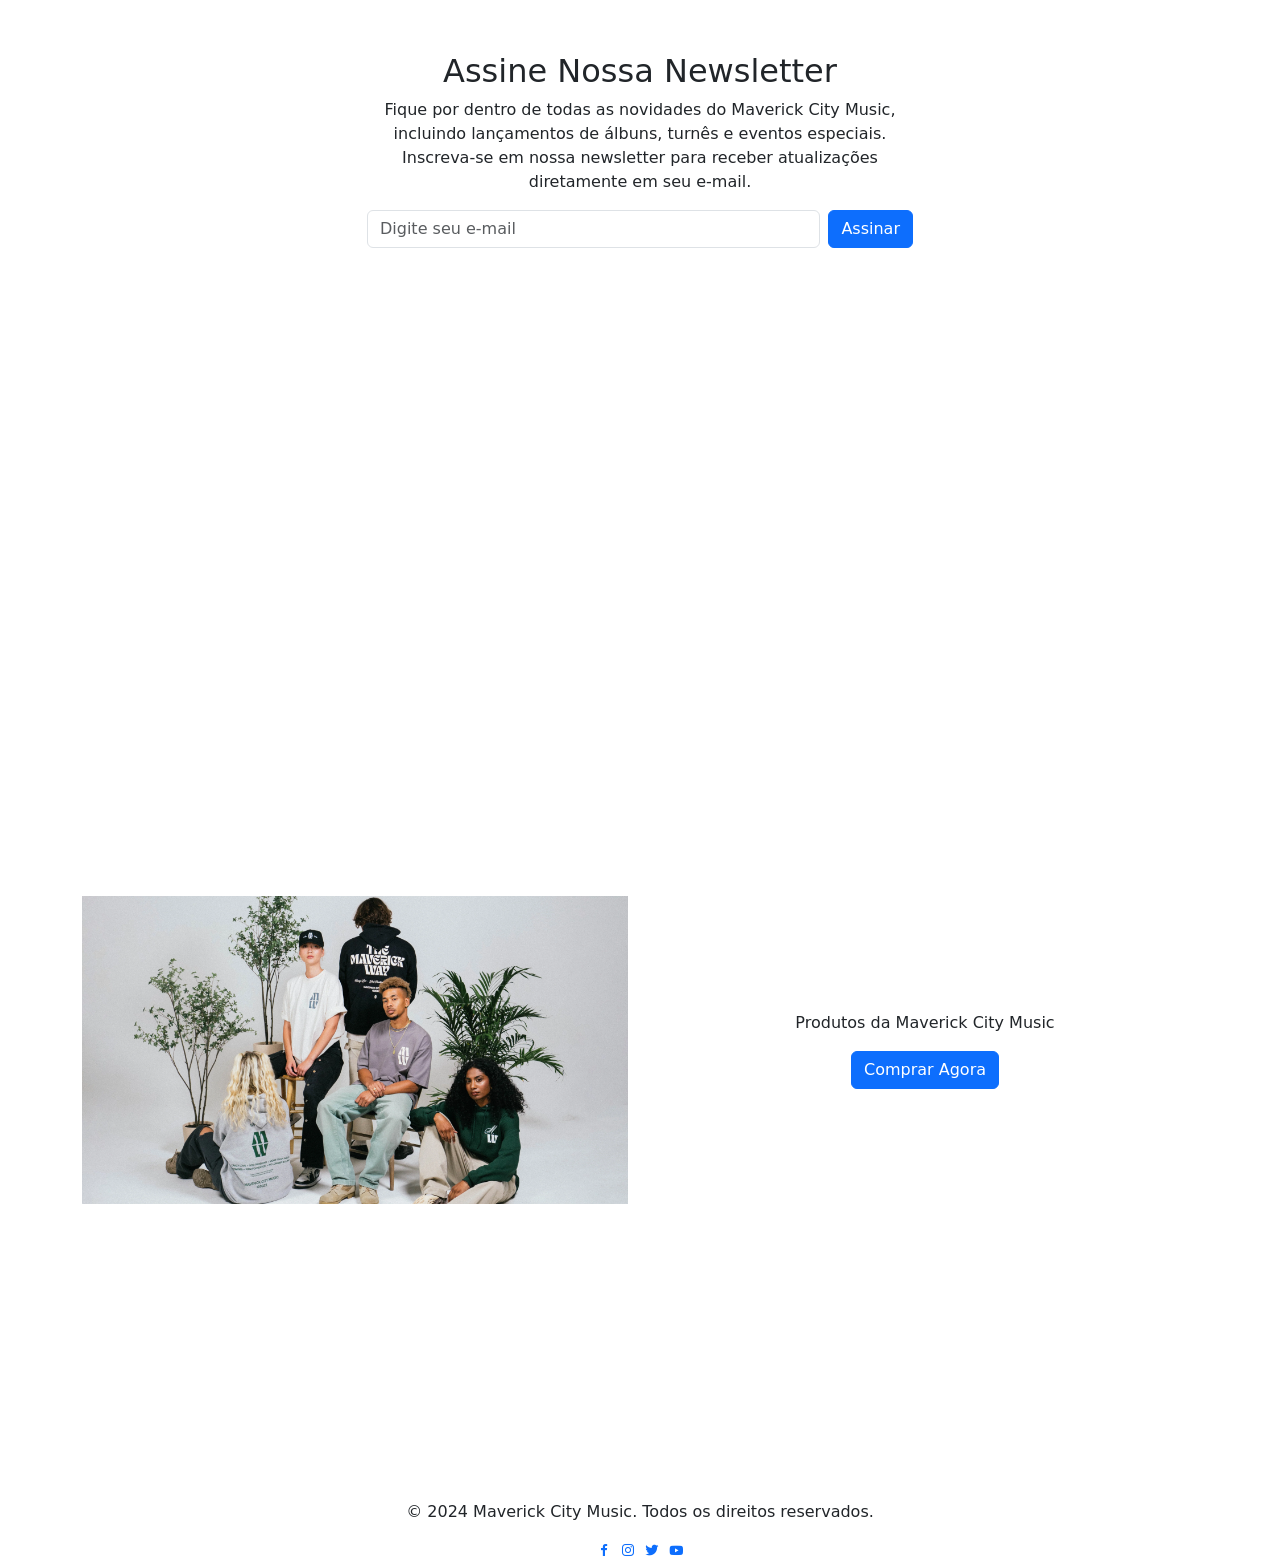
==== commit f887ee78: "Novas alterações" ====
--- a/index.html
+++ b/index.html
@@ -78,26 +78,26 @@
         <section class="hero" id="hero">
             <div class="container">
                 <div class="row align-items-center">
-                    <div class="col-md-6">
+                    <div class="col-12 col-md-6 col-lg-5">
                         <h1 class="hero-title">Maverick City Music</h1>
                         <p class="hero-description">Um grupo de música cristã baseado em Atlanta, Geórgia. Conheça
                             nossos membros, álbuns e acompanhe nossas atividades.</p>
                         <a href="#members" class="btn btn-primary mb-3">Conheça os Membros</a>
                         <a href="#albums" class="btn btn-primary mb-3">Veja nossos Álbuns</a>
                     </div>
-                    <div class="col-md-6">
+                    <div class="col-12 col-md-6 col-lg-7 mb-4 mb-md-0">
                         <div id="carouselExampleInterval" class="carousel slide" data-bs-ride="carousel">
                             <div class="carousel-inner">
                                 <div class="carousel-item active" data-bs-interval="10000">
-                                    <img src="/assets/img/3840x2160_Shopify_Header-4_54bdb7e3-cb27-40f0-8d2a-06c43a8527f9.webp"
+                                    <img src="/assets/img/img-01.jpg"
                                         class="d-block w-100" alt="...">
                                 </div>
                                 <div class="carousel-item" data-bs-interval="2000">
-                                    <img src="/assets/img/3840x2160_Shopify_Header-4_54bdb7e3-cb27-40f0-8d2a-06c43a8527f9.webp"
+                                    <img src="/assets/img/img-01.jpg"
                                         class="d-block w-100" alt="...">
                                 </div>
                                 <div class="carousel-item">
-                                    <img src="/assets/img/3840x2160_Shopify_Header-4_54bdb7e3-cb27-40f0-8d2a-06c43a8527f9.webp"
+                                    <img src="/assets/img/img-01.jpg"
                                         class="d-block w-100" alt="...">
                                 </div>
                             </div>
@@ -120,7 +120,7 @@
         <section class="about" id="about">
             <div class="container">
                 <div class="row">
-                    <div class="col-md-6 offset-md-3 text-justify">
+                    <div class="col-12 col-md-8 col-lg-6 mx-auto text-center">
                         <h2 class="about-title">Sobre o Maverick City Music</h2>
                         <p class="about-description">Maverick City Music é um grupo de música cristã contemporânea
                             formado em Atlanta, Geórgia. Fundado por Tony Brown e Jonathan Jay, o grupo é conhecido por
@@ -128,6 +128,8 @@
                             Desde seu lançamento em 2018, Maverick City Music tem ganhado reconhecimento por suas letras
                             poderosas e performances emocionantes, conquistando uma base de fãs dedicada em todo o
                             mundo.</p>
+
+                        <a href="/assets/pages/sobre.html" class="btn btn-primary">Saiba Mais</a>
                     </div>
                 </div>
             </div>
@@ -135,54 +137,82 @@
 
         <section class="members" id="members">
             <div class="container">
-                <div class="row">
-                    <div class="col-md-12">
+                <div class="row text-center mb-4">
+                    <div class="col-12">
                         <h2 class="members-title">Membros do Maverick City Music</h2>
-                        <p class="members-description">O Maverick City Music é composto por um grupo diversificado de
-                            músicos e vocalistas talentosos. Alguns dos membros mais conhecidos incluem:</p>
-                    </div>
-
-                    <div class="cards d-flex gap-3 justify-content-space-around">
-                        <div class="card mb-4 w-50">
+                        <p class="members-description">
+                            O Maverick City Music é composto por um grupo diversificado de músicos e vocalistas
+                            talentosos.
+                        </p>
+                    </div>
+                </div>
+
+                <div class="row g-4">
+                    <!-- Card 1 -->
+                    <div class="col-12 col-sm-6 col-md-4 col-lg-3">
+                        <div class="card h-100">
                             <img src="/assets/img/3840x2160_Shopify_Header-4_54bdb7e3-cb27-40f0-8d2a-06c43a8527f9.webp"
-                                class="card-img-top" alt="Membros do Maverick City Music">
+                                class="card-img-top" alt="Tony Brown">
                             <div class="card-body">
                                 <h5 class="card-title">Tony Brown</h5>
-                                <p class="card-text">Co-fundador e vocalista principal do Maverick City Music, Tony
-                                    Brown é conhecido por sua voz poderosa e presença de palco carismática.</p>
-                            </div>
-                        </div>
-
-                        <div class="card mb-4 w-50">
+                                <p class="card-text">
+                                    Co-fundador e vocalista principal do Maverick City Music, conhecido pela sua
+                                    presença marcante.
+                                </p>
+                            </div>
+                        </div>
+                    </div>
+
+                    <!-- Card 2 -->
+                    <div class="col-12 col-sm-6 col-md-4 col-lg-3">
+                        <div class="card h-100">
                             <img src="/assets/img/3840x2160_Shopify_Header-4_54bdb7e3-cb27-40f0-8d2a-06c43a8527f9.webp"
-                                class="card-img-top" alt="Membros do Maverick City Music">
+                                class="card-img-top" alt="Jonathan Jay">
                             <div class="card-body">
                                 <h5 class="card-title">Jonathan Jay</h5>
-                                <p class="card-text">Co-fundador e vocalista do Maverick City Music, Jonathan Jay é
-                                    conhecido por sua habilidade de composição e sua voz suave e emotiva.</p>
-                            </div>
-                        </div>
-
-                        <div class="card mb-4 w-50">
+                                <p class="card-text">
+                                    Co-fundador e compositor com uma abordagem emocional e autêntica na música.
+                                </p>
+                            </div>
+                        </div>
+                    </div>
+
+                    <!-- Card 3 -->
+                    <div class="col-12 col-sm-6 col-md-4 col-lg-3">
+                        <div class="card h-100">
                             <img src="/assets/img/3840x2160_Shopify_Header-4_54bdb7e3-cb27-40f0-8d2a-06c43a8527f9.webp"
-                                class="card-img-top" alt="Membros do Maverick City Music">
+                                class="card-img-top" alt="Amanda Lindsey Cook">
                             <div class="card-body">
                                 <h5 class="card-title">Amanda Lindsey Cook</h5>
-                                <p class="card-text">Amanda Lindsey Cook é uma vocalista e compositora renomada,
-                                    conhecida por sua voz angelical e letras profundas. Ela é uma das principais
-                                    vocalistas do Maverick City Music.</p>
-                            </div>
-                        </div>
-
-                    </div>
-                </div>
-            </div>
-        </section>
-
-        <section class="activities" id="activities">
-            <div class="container">
-                <div class="row">
-                    <div class="col-md-6 offset-md-3">
+                                <p class="card-text">
+                                    Vocalista com voz marcante e letras profundas, reconhecida internacionalmente.
+                                </p>
+                            </div>
+                        </div>
+                    </div>
+
+                    <!-- Card 4 -->
+                    <div class="col-12 col-sm-6 col-md-4 col-lg-3">
+                        <div class="card h-100">
+                            <img src="/assets/img/3840x2160_Shopify_Header-4_54bdb7e3-cb27-40f0-8d2a-06c43a8527f9.webp"
+                                class="card-img-top" alt="Brandon Lake">
+                            <div class="card-body">
+                                <h5 class="card-title">Brandon Lake</h5>
+                                <p class="card-text">
+                                    Vocalista e compositor conhecido por sua energia contagiante e letras inspiradoras.
+                                </p>
+                            </div>
+                        </div>
+                    </div>
+
+                </div>
+            </div>
+        </section>
+
+        <section class="activities vh-100 d-flex align-items-center" id="activities">
+            <div class="container">
+                <div class="row">
+                    <div class="col-12 col-md-8 col-lg-6 mx-auto text-center">
                         <h2 class="activities-title">Atividades Recentes</h2>
                         <p class="activities-description">Maverick City Music tem estado ativo com lançamentos de
                             álbuns, turnês e colaborações
@@ -198,7 +228,7 @@
         <section class="albums" id="albums">
             <div class="container">
                 <div class="row">
-                    <div class="col-md-12">
+                    <div class="col-12 col-md-10 col-lg-8 mx-auto text-center mb-5">
                         <h2 class="album-title">Álbuns Recentes</h2>
                         <p class="album-description">Maverick City Music tem lançado álbuns que têm sido bem recebidos
                             pela crítica e pelos fãs. Alguns dos álbuns mais recentes incluem "Maverick City Vol. 3 Part
@@ -206,24 +236,26 @@
                             mistura de músicas de adoração poderosas e letras inspiradoras, solidificando a posição do
                             grupo como um dos principais nomes na música cristã contemporânea.</p>
                     </div>
-
-
-                    <div class="cards-albuns d-flex gap-3 justify-content-space-around">
-                        <div class="card mb-4 w-50">
-                            <img src="/assets/img/3840x2160_Shopify_Header-4_54bdb7e3-cb27-40f0-8d2a-06c43a8527f9.webp"
-                                class="card-img-top" alt="Álbuns do Maverick City Music">
+                </div>
+
+                <div class="row cards-albuns g-4">
+                    <div class="col-12 col-sm-6 col-lg-4">
+                        <div class="card h-100">
+                            <img src="/assets/img/album-01.jpeg"
+                                class="card-img-top" alt="Maverick City Vol. 3 Part 1">
                             <div class="card-body">
                                 <h5 class="card-title">Maverick City Vol. 3 Part 1</h5>
                                 <p class="card-text">Lançado em 2021, este álbum apresenta sucessos como "Promises" e
-                                    "Manifesto", que se tornaram hinos de adoração para muitos fãs ao redor do mundo.
-                                </p>
+                                    "Manifesto", que se tornaram hinos de adoração para muitos fãs ao redor do mundo.</p>
                                 <a href="#" class="btn btn-primary">Comprar Álbum</a>
                             </div>
                         </div>
-
-                        <div class="card mb-4 w-50">
-                            <img src="/assets/img/3840x2160_Shopify_Header-4_54bdb7e3-cb27-40f0-8d2a-06c43a8527f9.webp"
-                                class="card-img-top" alt="Álbuns do Maverick City Music">
+                    </div>
+
+                    <div class="col-12 col-sm-6 col-lg-4">
+                        <div class="card h-100">
+                            <img src="/assets/img/album-01.png"
+                                class="card-img-top" alt="Maverick City Vol. 3 Part 2">
                             <div class="card-body">
                                 <h5 class="card-title">Maverick City Vol. 3 Part 2</h5>
                                 <p class="card-text">Continuando o sucesso do primeiro volume, este álbum inclui músicas
@@ -232,21 +264,26 @@
                                 <a href="#" class="btn btn-primary">Comprar Álbum</a>
                             </div>
                         </div>
-
-                        <div class="card mb-4 w-50">
-                            <img src="/assets/img/3840x2160_Shopify_Header-4_54bdb7e3-cb27-40f0-8d2a-06c43a8527f9.webp"
-                                class="card-img-top" alt="Álbuns do Maverick City Music">
-                            <div class="card-body">
-                                <h5 class="card-title">Maverick City Vol. 3 Part 2</h5>
-                                <p class="card-text">Continuando o sucesso do primeiro volume, este álbum inclui músicas
-                                    que exploram temas de fé, esperança e adoração, solidificando ainda mais a reputação
-                                    do grupo como um dos principais nomes na música cristã contemporânea.</p>
+                    </div>
+
+                    <div class="col-12 col-sm-6 col-lg-4">
+                        <div class="card h-100">
+                            <img src="/assets/img/album-02.jpeg"
+                                class="card-img-top" alt="Maverick City Vol. 3 Part 3">
+                            <div class="card-body">
+                                <h5 class="card-title">Maverick City Vol. 3 Part 3</h5>
+                                <p class="card-text">A conclusão triunfante da trilogia Vol. 3, trazendo mais músicas
+                                    poderosas de adoração e encerrando uma era memorável na discografia do grupo.</p>
                                 <a href="#" class="btn btn-primary">Comprar Álbum</a>
                             </div>
                         </div>
                     </div>
-
-                    <a href="https://bio.to/MaverickCityMusic" target="_blank" class="btn btn-primary">OUVIR MAIS</a>
+                </div>
+
+                <div class="row">
+                    <div class="col-12 text-center">
+                        <a href="https://bio.to/MaverickCityMusic" target="_blank" class="btn btn-primary">OUVIR MAIS</a>
+                    </div>
                 </div>
             </div>
         </section>
@@ -254,12 +291,12 @@
         <section class="newsletter" id="newsletter">
             <div class="container">
                 <div class="row">
-                    <div class="col-md-6 offset-md-3">
+                    <div class="col-12 col-md-8 col-lg-6 mx-auto text-center">
                         <h2 class="newsletter-title">Assine Nossa Newsletter</h2>
                         <p class="newsletter-description">Fique por dentro de todas as novidades do Maverick City Music,
                             incluindo lançamentos de álbuns, turnês e eventos especiais. Inscreva-se em nossa newsletter
                             para receber atualizações diretamente em seu e-mail.</p>
-                        <form class="newsletter-form d-flex gap-2">
+                        <form class="newsletter-form d-flex gap-2 flex-column flex-sm-row justify-content-center">
                             <input type="email" class="form-control" placeholder="Digite seu e-mail" required>
                             <button type="submit" class="btn btn-primary">Assinar</button>
                         </form>
@@ -268,18 +305,18 @@
             </div>
         </section>
 
-        <section>
-            <div class="container">
-                <div class="row">
-                    <div class="d-flex justify-content-center align-center gap-3 ">
-                        <div class="img mb-4 w-50">
-                            <img src="/assets/img/" alt="Maverick City Music">
-                        </div>
-
-                        <div class="flex-column d-flex justify-content-center align-center gap-2">
-                            <p>Produtos da Maverick City Music</p>
-                            <a href="https://www.maverickcitymusic.store/">Comprar Agora</a>
-                        </div>
+        <section class="products-mav" id="products-mav">
+            <div class="container">
+                <div class="row align-items-center">
+                    <div class="col-12 col-md-6 mb-4 mb-md-0">
+                        <div class="img">
+                            <img src="/assets/img/3840x2160_Shopify_Header-4_54bdb7e3-cb27-40f0-8d2a-06c43a8527f9.webp" alt="Maverick City Music" class="img-fluid">
+                        </div>
+                    </div>
+
+                    <div class="col-12 col-md-6 text-center text-md-center">
+                        <p class="mb-3">Produtos da Maverick City Music</p>
+                        <a href="https://www.maverickcitymusic.store/" class="btn btn-primary" target="_blank">Comprar Agora</a>
                     </div>
                 </div>
             </div>
@@ -308,7 +345,6 @@
             </div>
     </footer>
 
-
     <!-- JavaScript Bootstrap 5-->
     <script src="https://cdn.jsdelivr.net/npm/bootstrap@5.3.8/dist/js/bootstrap.bundle.min.js"
         integrity="sha384-FKyoEForCGlyvwx9Hj09JcYn3nv7wiPVlz7YYwJrWVcXK/BmnVDxM+D2scQbITxI"
--- a/assets/css/style.css
+++ b/assets/css/style.css
@@ -10,4 +10,5 @@
 @import url("./layouts/hero.css");
 @import url("./layouts/header.css");
 @import url("./layouts/members.css");
+@import url("./layouts/albums.css");
 @import url("./layouts/footer.css");
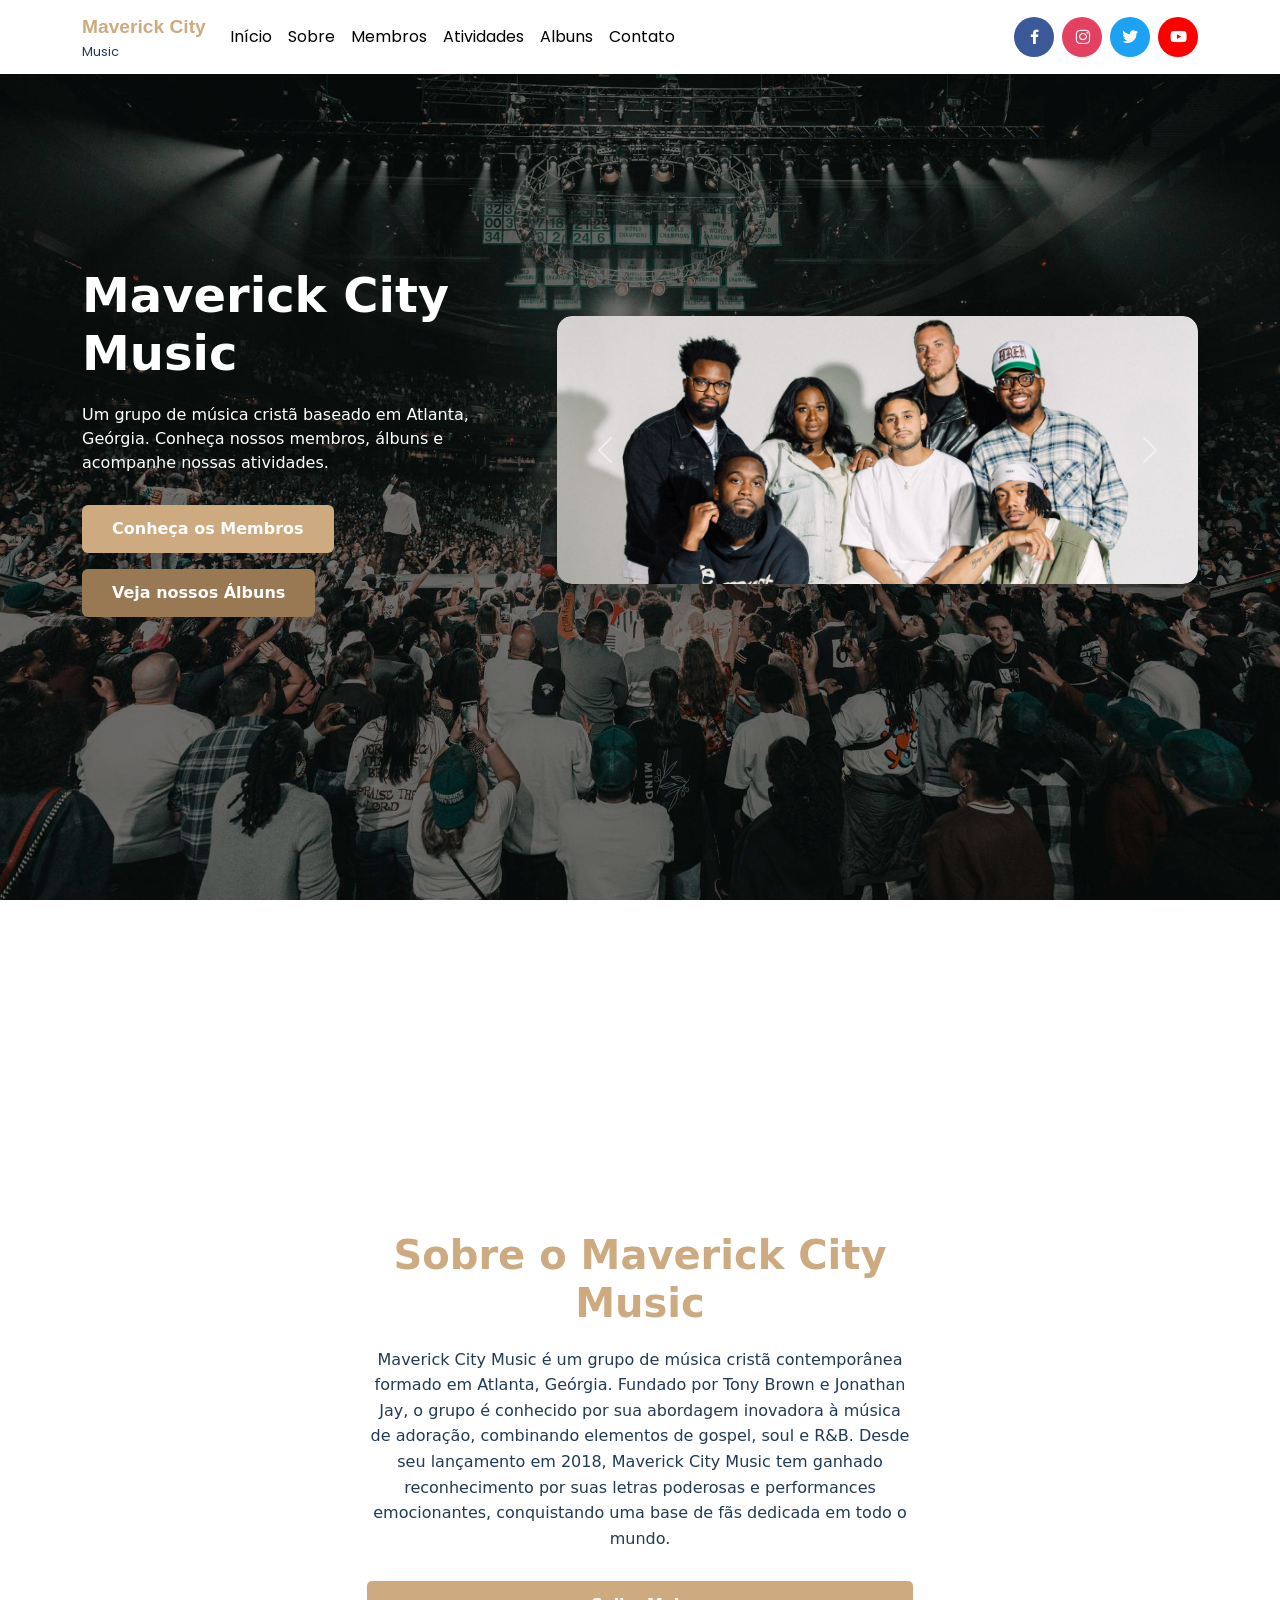
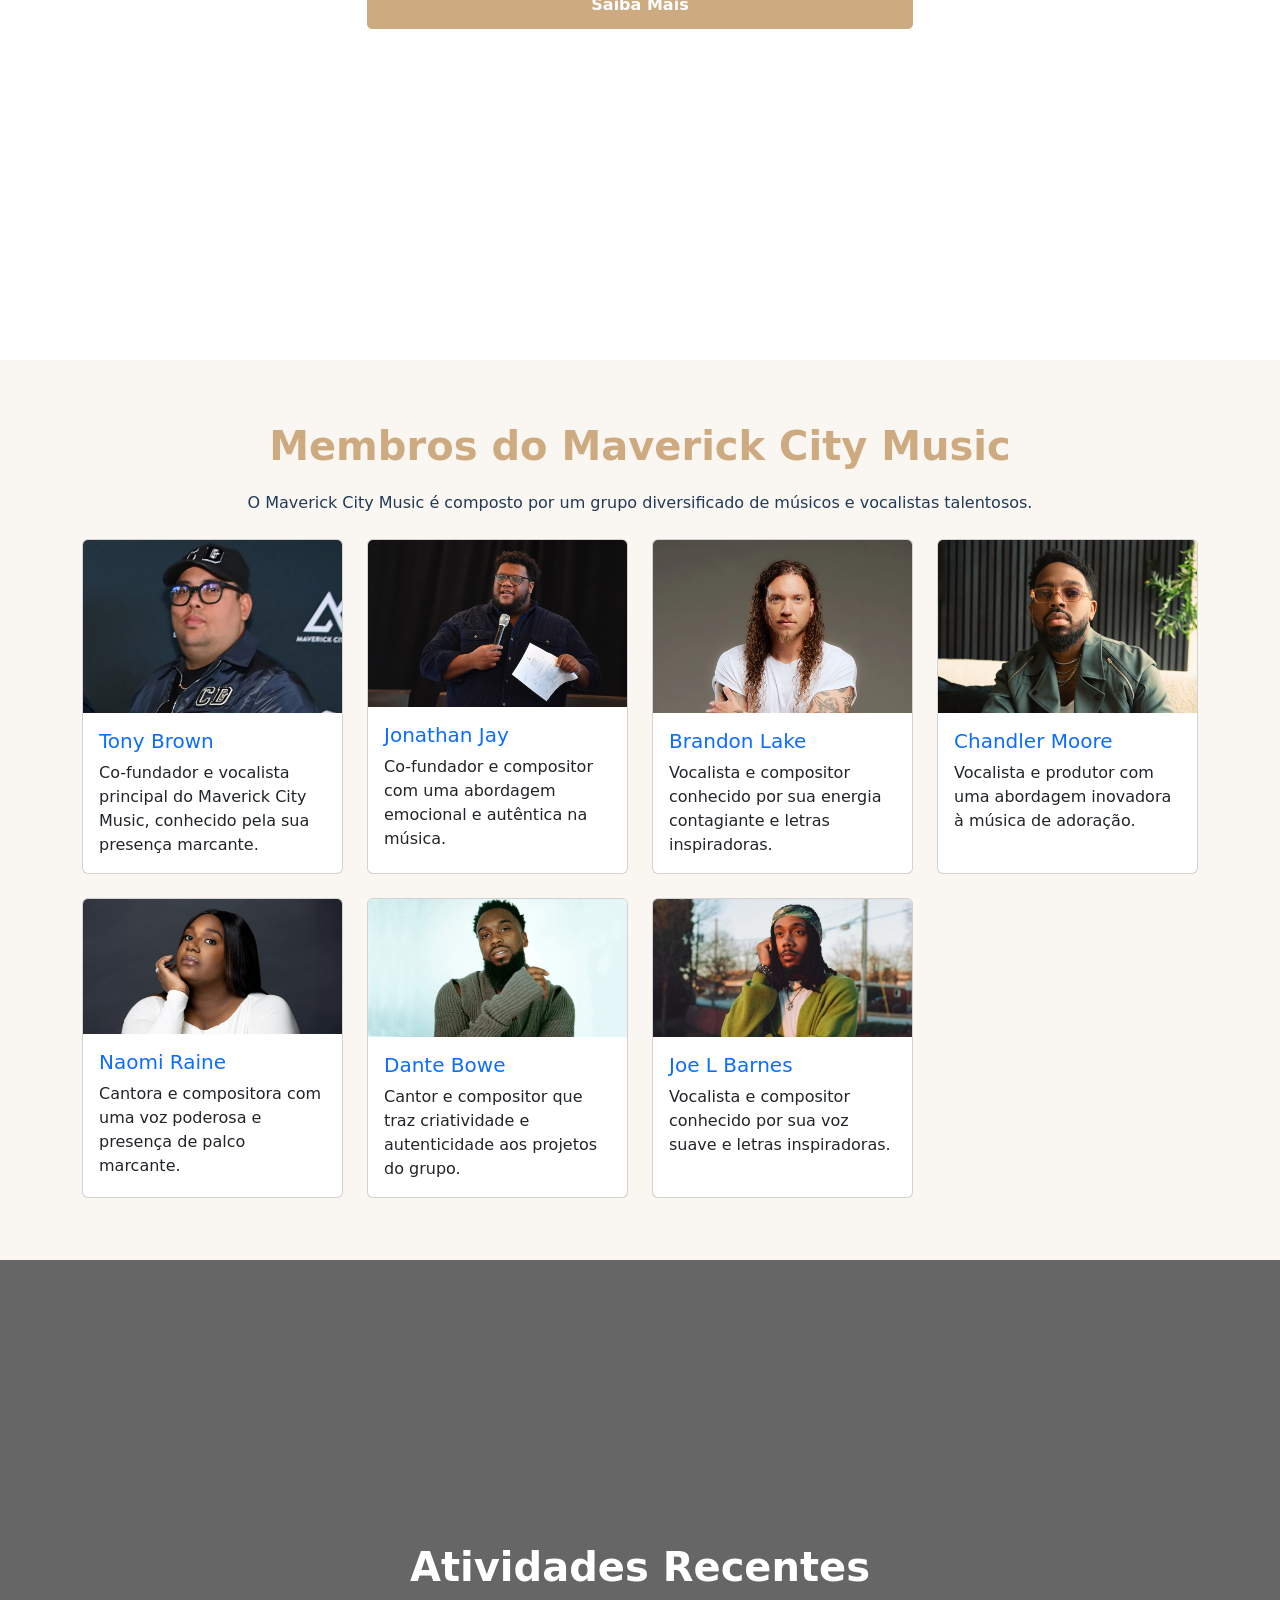
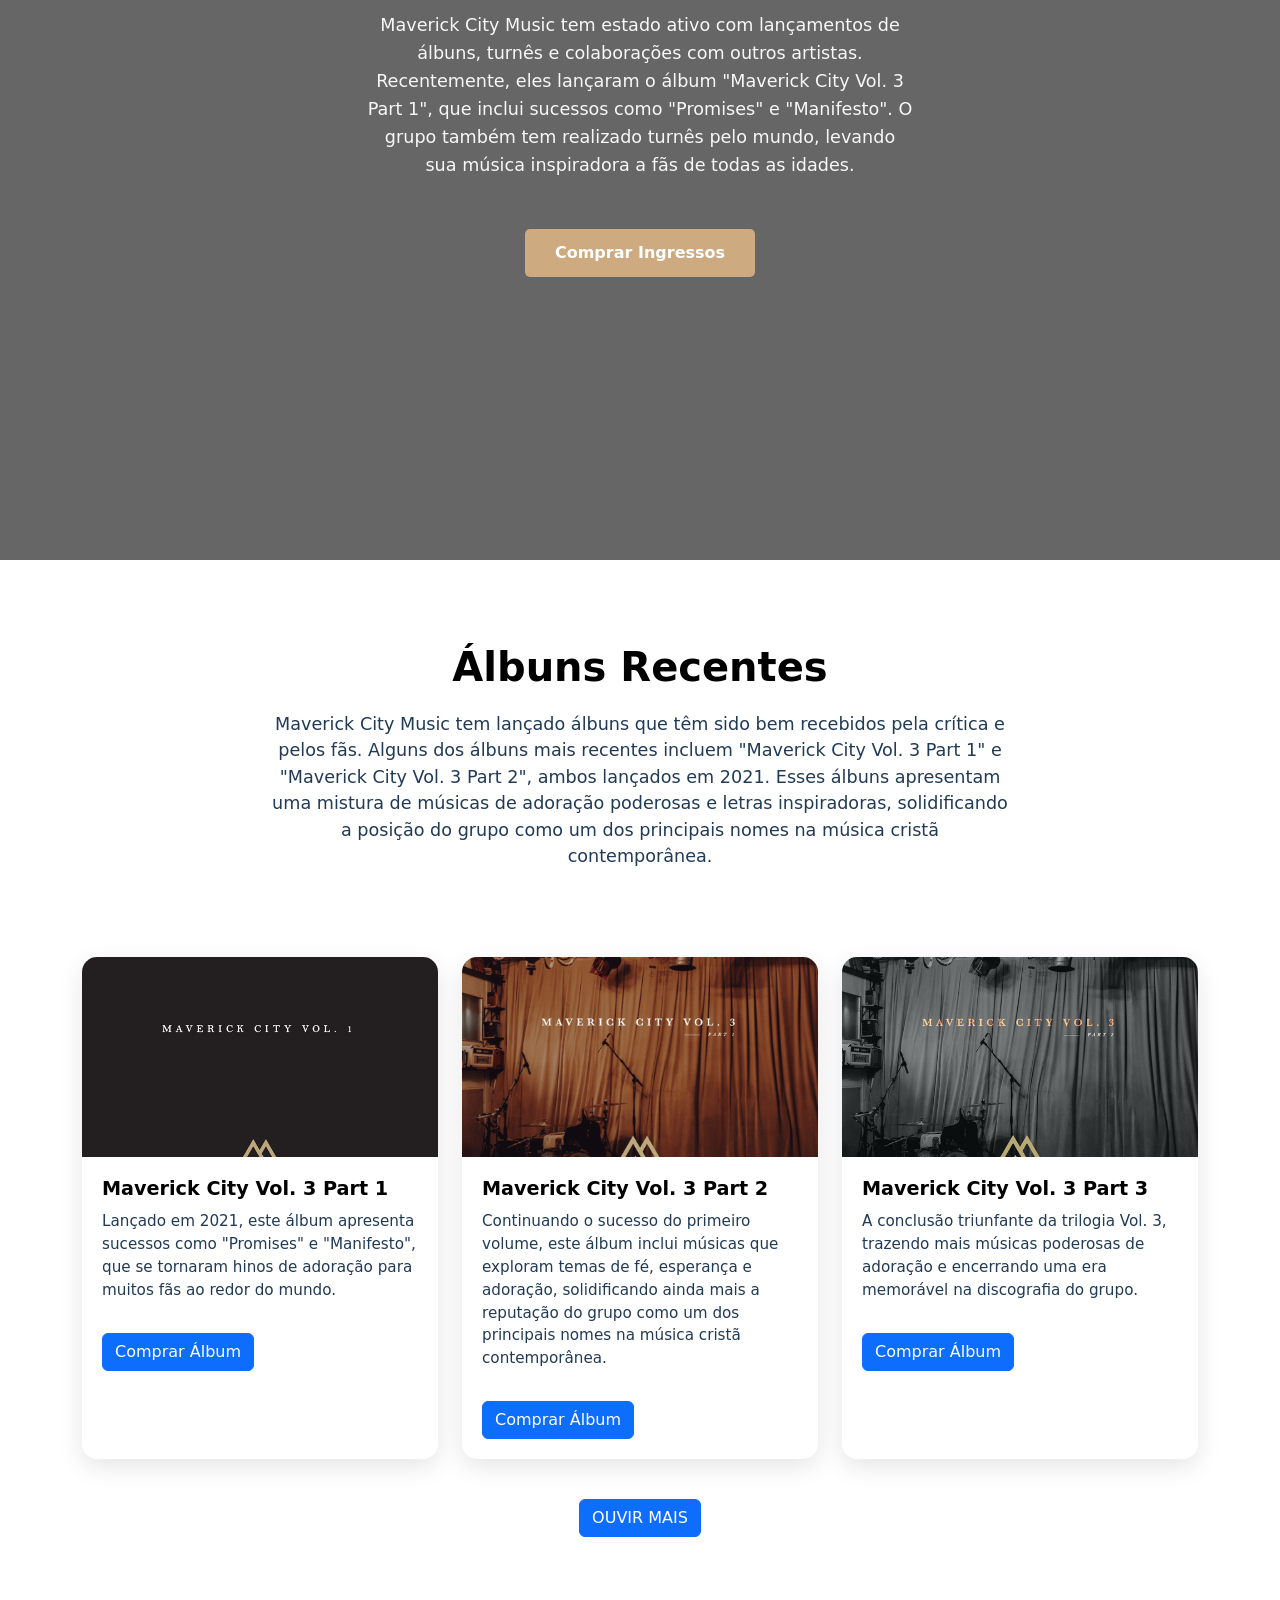
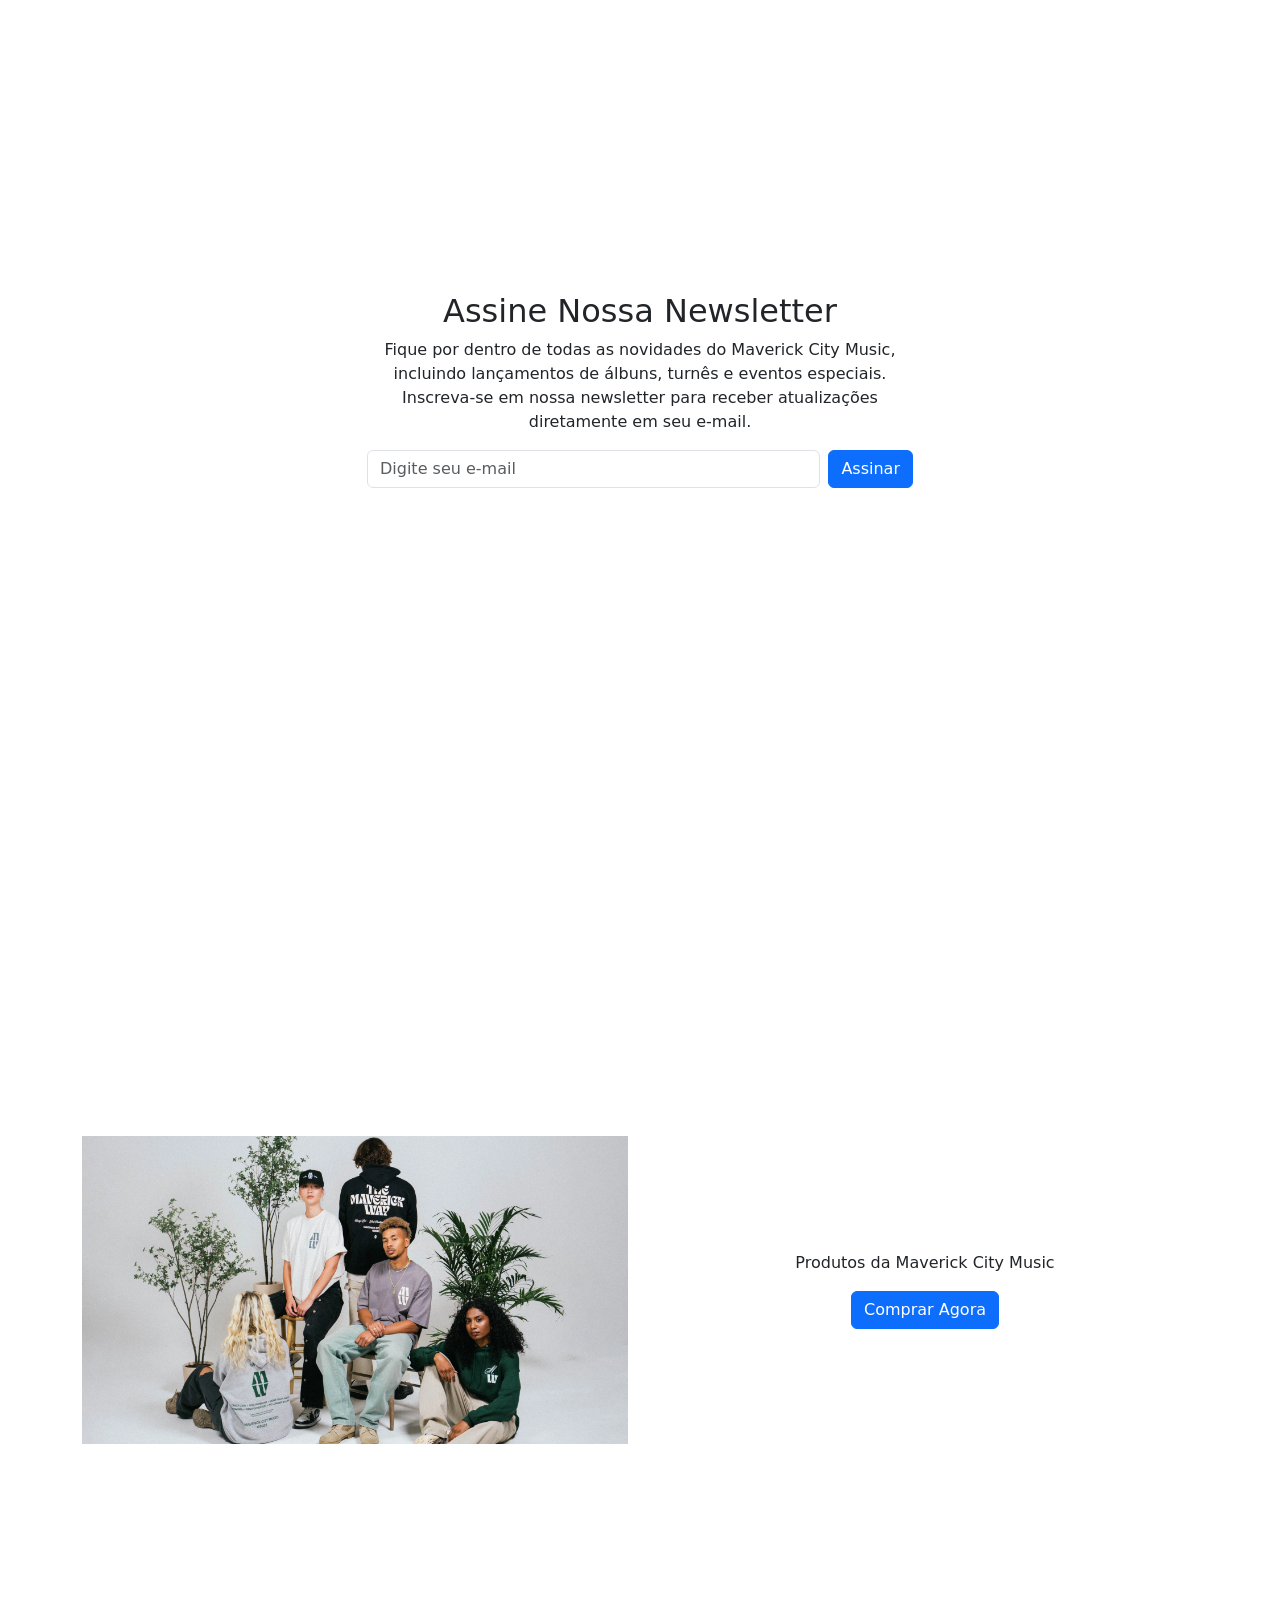
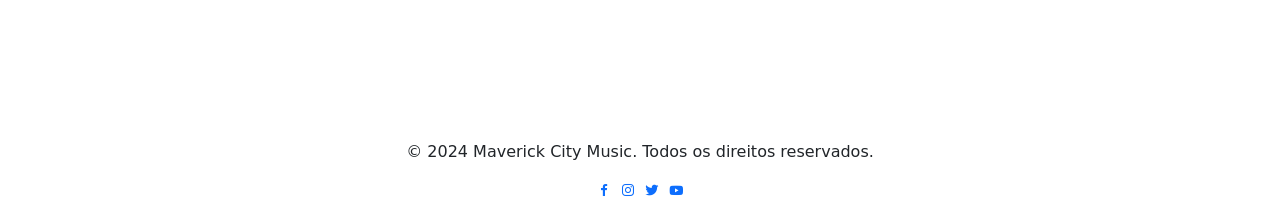
==== commit a79fd7f4: "novas alterações" ====
--- a/index.html
+++ b/index.html
@@ -24,9 +24,9 @@
 
 <body>
     <header class="header">
-        <nav class="navbar navbar-expand-lg bg-body-tertiary fixed-top">
-            <div class="container">
-                <a class="navbar-brand" href="#">Maverick <span class="span"> City Music</span></a>
+        <nav class="navbar navbar-expand-lg  fixed-top">
+            <div class="container">
+                <a class="navbar-brand" href="#">Maverick City <span class="span"> Music</span></a>
                 <button class="navbar-toggler" type="button" data-bs-toggle="offcanvas"
                     data-bs-target="#offcanvasNavbar" aria-controls="offcanvasNavbar" aria-label="Toggle navigation">
                     <span class="navbar-toggler-icon"></span>
@@ -34,8 +34,7 @@
                 <div class="offcanvas offcanvas-end" tabindex="-1" id="offcanvasNavbar"
                     aria-labelledby="offcanvasNavbarLabel">
                     <div class="offcanvas-header">
-                        <h5 class="offcanvas-title" id="offcanvasNavbarLabel">Maverick <span class="span">City
-                                Music</span></h5>
+                        <h5 class="offcanvas-title" id="offcanvasNavbarLabel">Maverick City <span class="span">Music</span></h5>
                         <button type="button" class="btn-close" data-bs-dismiss="offcanvas" aria-label="Close"></button>
                     </div>
                     <div class="offcanvas-body">
@@ -59,6 +58,7 @@
                                 <a class="nav-link" href="#">Contato</a>
                             </li>
                         </ul>
+
                         <div class="d-flex gap-2 social-links" id="social-links">
                             <a href="https://www.facebook.com/MaverickCityMusic?locale=pt_PT"
                                 class="social-link facebook"><i class='bx bxl-facebook'></i></a>
@@ -83,9 +83,9 @@
                         <p class="hero-description">Um grupo de música cristã baseado em Atlanta, Geórgia. Conheça
                             nossos membros, álbuns e acompanhe nossas atividades.</p>
                         <a href="#members" class="btn btn-primary mb-3">Conheça os Membros</a>
-                        <a href="#albums" class="btn btn-primary mb-3">Veja nossos Álbuns</a>
-                    </div>
-                    <div class="col-12 col-md-6 col-lg-7 mb-4 mb-md-0">
+                        <a href="#albums" class="btn btn-secondary mb-3">Veja nossos Álbuns</a>
+                    </div>
+                    <div class="col-12 col-md-6 col-lg-7 mb-4 mb-md-0 img">
                         <div id="carouselExampleInterval" class="carousel slide" data-bs-ride="carousel">
                             <div class="carousel-inner">
                                 <div class="carousel-item active" data-bs-interval="10000">
@@ -151,10 +151,10 @@
                     <!-- Card 1 -->
                     <div class="col-12 col-sm-6 col-md-4 col-lg-3">
                         <div class="card h-100">
-                            <img src="/assets/img/3840x2160_Shopify_Header-4_54bdb7e3-cb27-40f0-8d2a-06c43a8527f9.webp"
+                            <img src="/assets/img/tony-brown-tribl.webp"
                                 class="card-img-top" alt="Tony Brown">
                             <div class="card-body">
-                                <h5 class="card-title">Tony Brown</h5>
+                                <a href=""><h5 class="card-title">Tony Brown</h5></a>
                                 <p class="card-text">
                                     Co-fundador e vocalista principal do Maverick City Music, conhecido pela sua
                                     presença marcante.
@@ -166,10 +166,10 @@
                     <!-- Card 2 -->
                     <div class="col-12 col-sm-6 col-md-4 col-lg-3">
                         <div class="card h-100">
-                            <img src="/assets/img/3840x2160_Shopify_Header-4_54bdb7e3-cb27-40f0-8d2a-06c43a8527f9.webp"
+                            <img src="/assets/img/jonata.jpeg"
                                 class="card-img-top" alt="Jonathan Jay">
                             <div class="card-body">
-                                <h5 class="card-title">Jonathan Jay</h5>
+                                <a href=""><h5 class="card-title">Jonathan Jay</h5></a>
                                 <p class="card-text">
                                     Co-fundador e compositor com uma abordagem emocional e autêntica na música.
                                 </p>
@@ -177,27 +177,14 @@
                         </div>
                     </div>
 
-                    <!-- Card 3 -->
-                    <div class="col-12 col-sm-6 col-md-4 col-lg-3">
-                        <div class="card h-100">
-                            <img src="/assets/img/3840x2160_Shopify_Header-4_54bdb7e3-cb27-40f0-8d2a-06c43a8527f9.webp"
-                                class="card-img-top" alt="Amanda Lindsey Cook">
-                            <div class="card-body">
-                                <h5 class="card-title">Amanda Lindsey Cook</h5>
-                                <p class="card-text">
-                                    Vocalista com voz marcante e letras profundas, reconhecida internacionalmente.
-                                </p>
-                            </div>
-                        </div>
-                    </div>
 
                     <!-- Card 4 -->
                     <div class="col-12 col-sm-6 col-md-4 col-lg-3">
                         <div class="card h-100">
-                            <img src="/assets/img/3840x2160_Shopify_Header-4_54bdb7e3-cb27-40f0-8d2a-06c43a8527f9.webp"
+                            <img src="/assets/img/Brandon-Lake-cr-John-Castillo.webp"
                                 class="card-img-top" alt="Brandon Lake">
                             <div class="card-body">
-                                <h5 class="card-title">Brandon Lake</h5>
+                                <a href=""><h5 class="card-title">Brandon Lake</h5></a>
                                 <p class="card-text">
                                     Vocalista e compositor conhecido por sua energia contagiante e letras inspiradoras.
                                 </p>
@@ -205,11 +192,67 @@
                         </div>
                     </div>
 
-                </div>
-            </div>
-        </section>
-
-        <section class="activities vh-100 d-flex align-items-center" id="activities">
+                    <!-- Card 5 -->
+                    <div class="col-12 col-sm-6 col-md-4 col-lg-3">
+                        <div class="card h-100">
+                            <img src="/assets/img/Chandler-Moore.webp"
+                                class="card-img-top" alt="Chandler Moore">
+                            <div class="card-body">
+                                <a href="#"><h5 class="card-title">Chandler Moore</h5></a>
+                                <p class="card-text">
+                                    Vocalista e produtor com uma abordagem inovadora à música de adoração.
+                                </p>
+                            </div>
+                        </div>
+                    </div>
+
+                    <!-- Card 6 -->
+                    <div class="col-12 col-sm-6 col-md-4 col-lg-3">
+                        <div class="card h-100">
+                            <img src="/assets/img/Naomi_Raine.webp"
+                                class="card-img-top" alt="Naomi Raine">
+                            <div class="card-body">
+                                <a href=""><h5 class="card-title">Naomi Raine</h5></a>
+                                <p class="card-text">
+                                    Cantora e compositora com uma voz poderosa e presença de palco marcante.
+                                </p>
+                            </div>
+                        </div>
+                    </div>
+
+                    <!-- Card 7 -->
+                    <div class="col-12 col-sm-6 col-md-4 col-lg-3">
+                        <div class="card h-100">
+                            <img src="/assets/img/Dante-Bowe-Grammy.jpg"
+                                class="card-img-top" alt="Dante Bowe">
+                            <div class="card-body">
+                                <a href="#"><h5 class="card-title">Dante Bowe</h5></a>
+                                <p class="card-text">
+                                    Cantor e compositor que traz criatividade e autenticidade aos projetos do grupo.
+                                </p>
+                            </div>
+                        </div>
+                    </div>
+
+                    <!-- Card 8 -->
+                    <div class="col-12 col-sm-6 col-md-4 col-lg-3">
+                        <div class="card h-100">
+                            <img src="/assets/img/joe-l-barnes.webp"
+                                class="card-img-top" alt="Joe L Barnes">
+                            <div class="card-body">
+                                <a href="#"><h5 class="card-title">Joe L Barnes</h5></a>
+                                <p class="card-text">
+                                    Vocalista e compositor conhecido por sua voz suave e letras inspiradoras.
+                                </p>
+                            </div>
+                        </div>
+                    </div>
+
+                </div>
+            </div>
+        </section>
+
+        <section class="activities" id="activities">
             <div class="container">
                 <div class="row">
                     <div class="col-12 col-md-8 col-lg-6 mx-auto text-center">
--- a/assets/css/style.css
+++ b/assets/css/style.css
@@ -9,6 +9,8 @@
 /* CSS layout */
 @import url("./layouts/hero.css");
 @import url("./layouts/header.css");
+@import url("./layouts/about.css");
 @import url("./layouts/members.css");
+@import url("./layouts/activities.css");
 @import url("./layouts/albums.css");
 @import url("./layouts/footer.css");
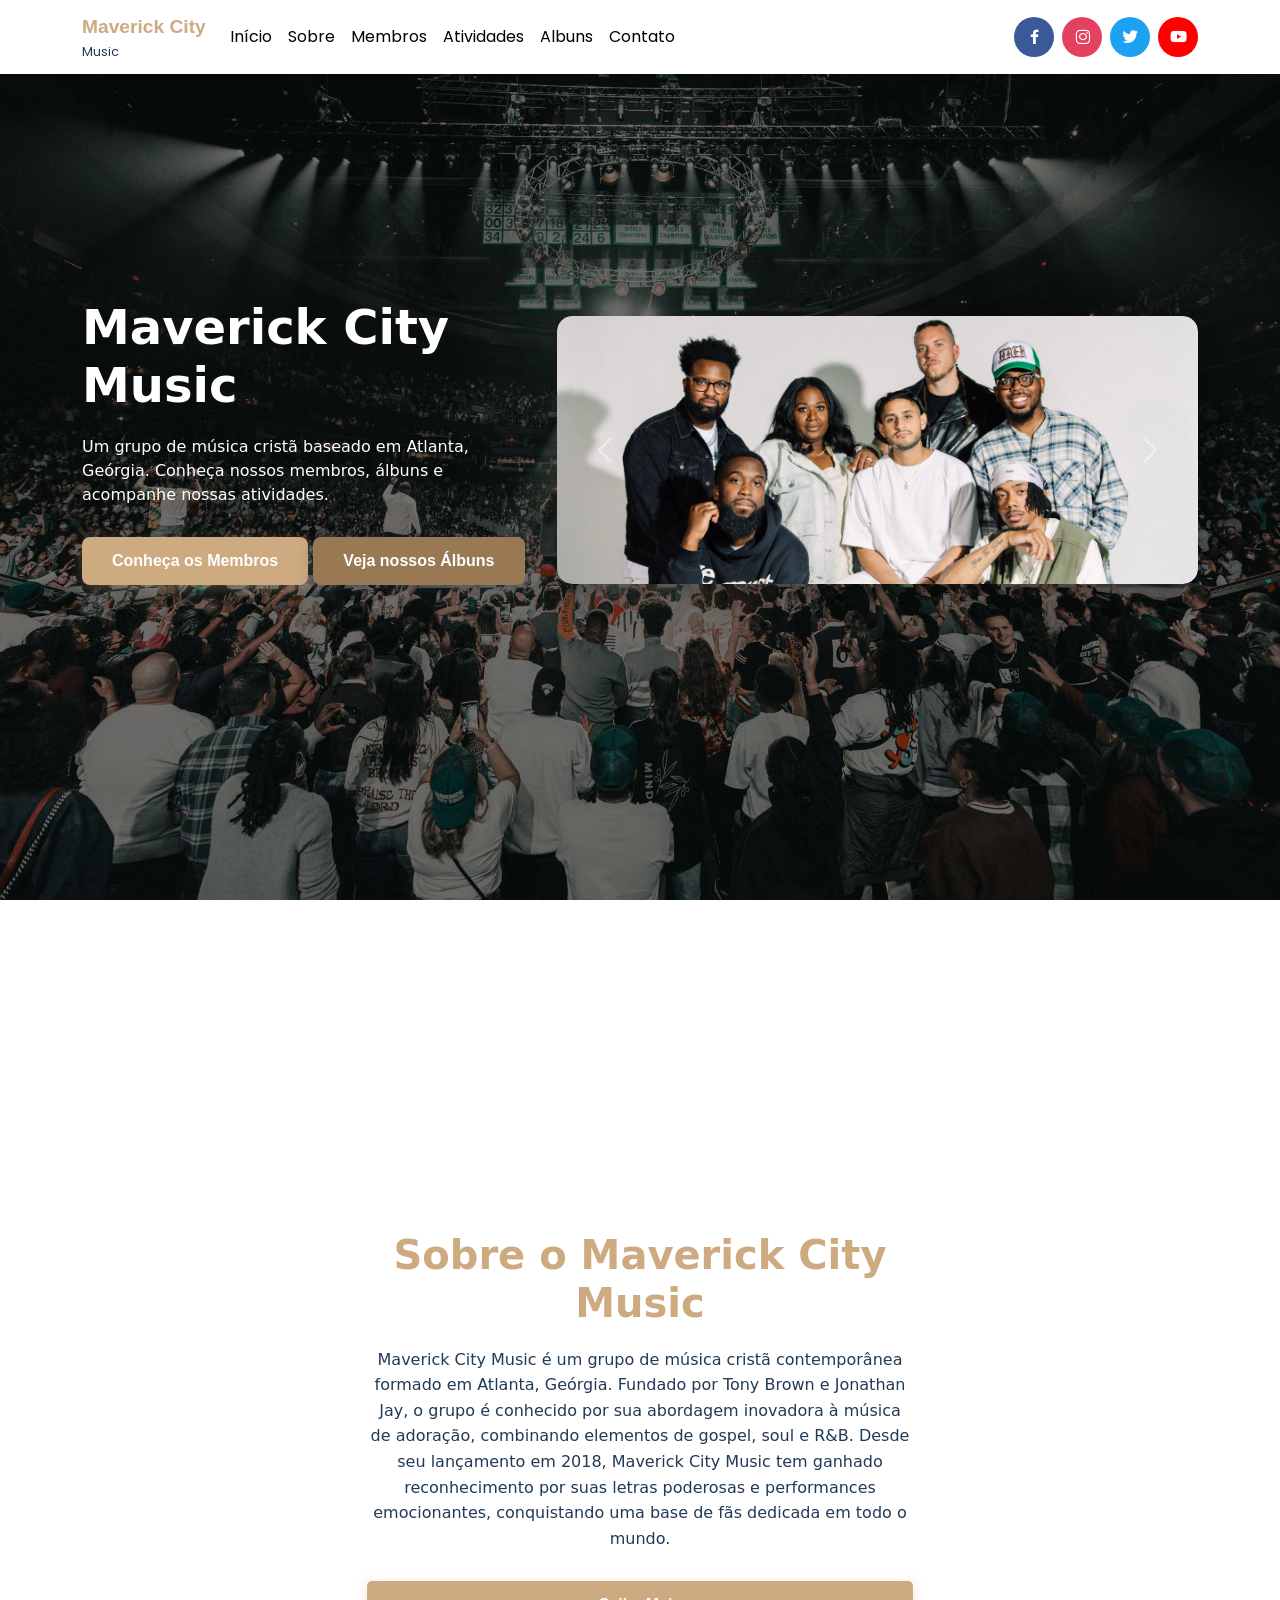
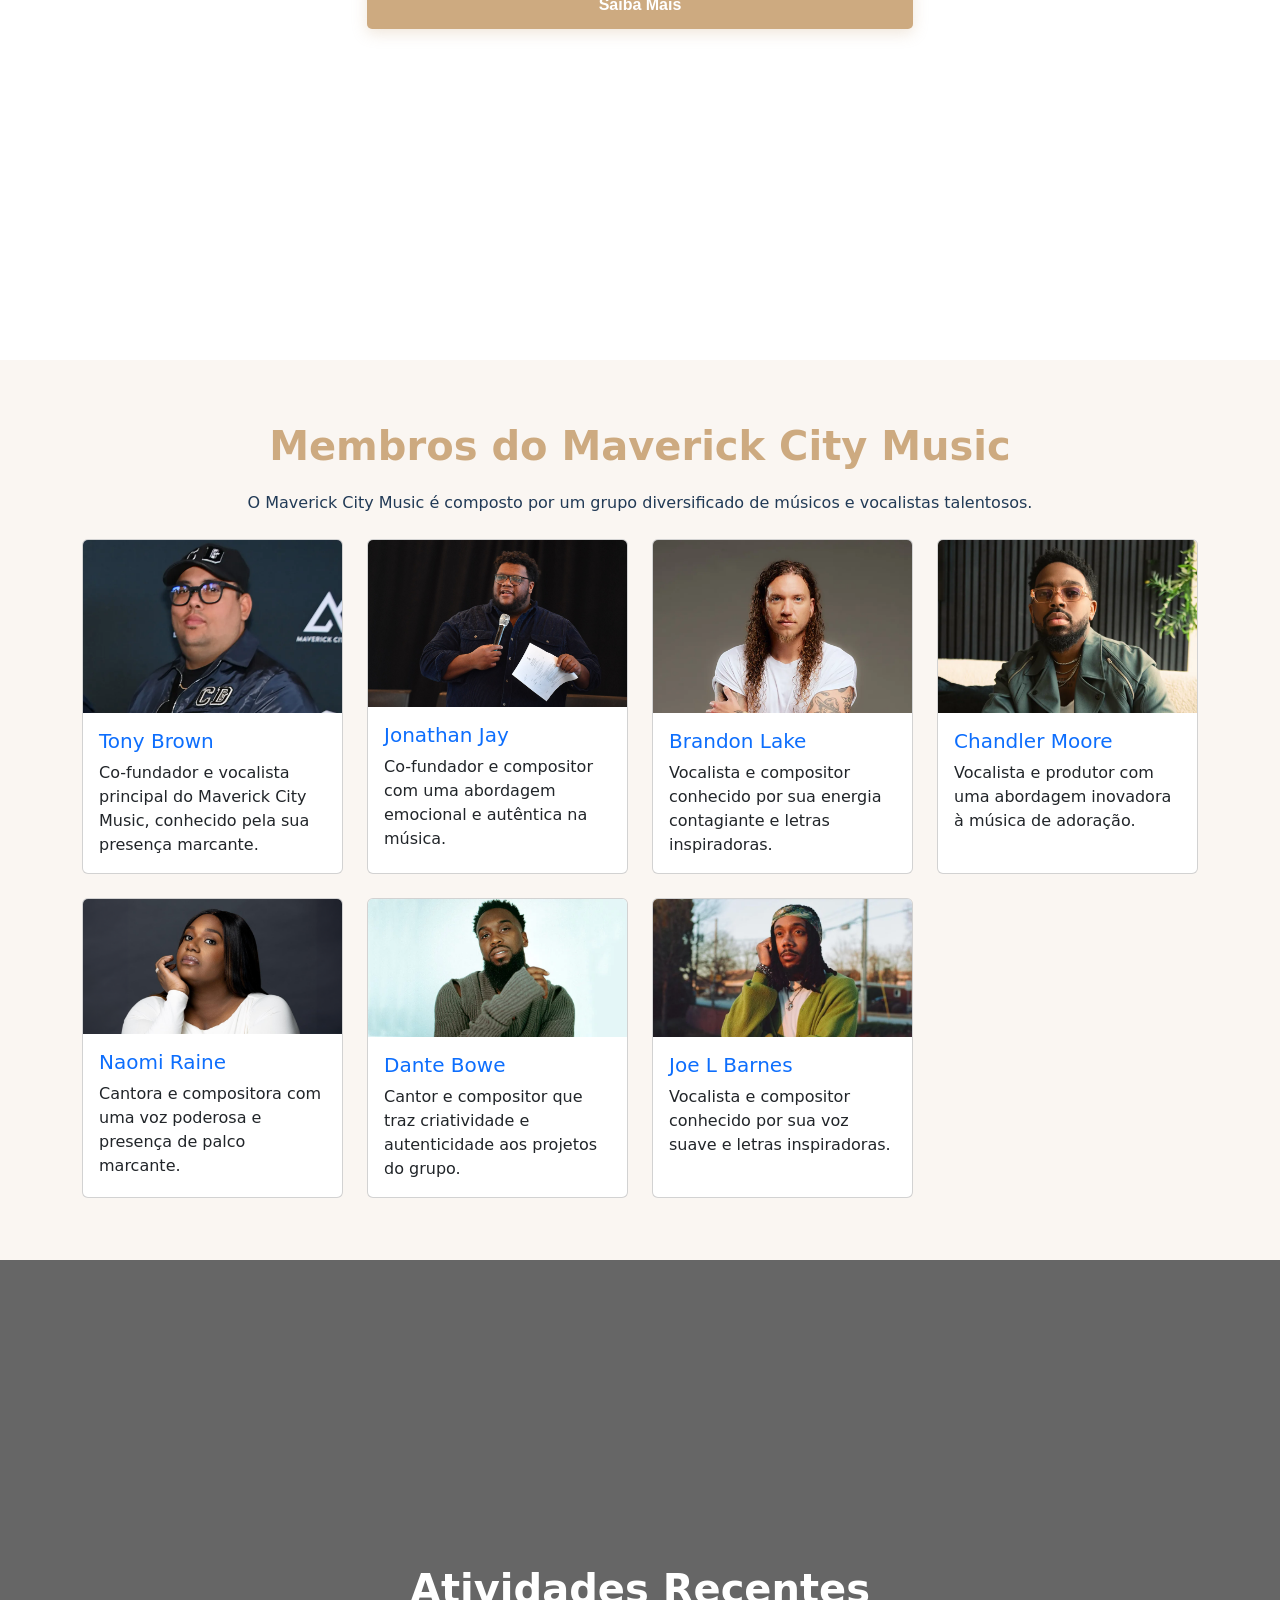
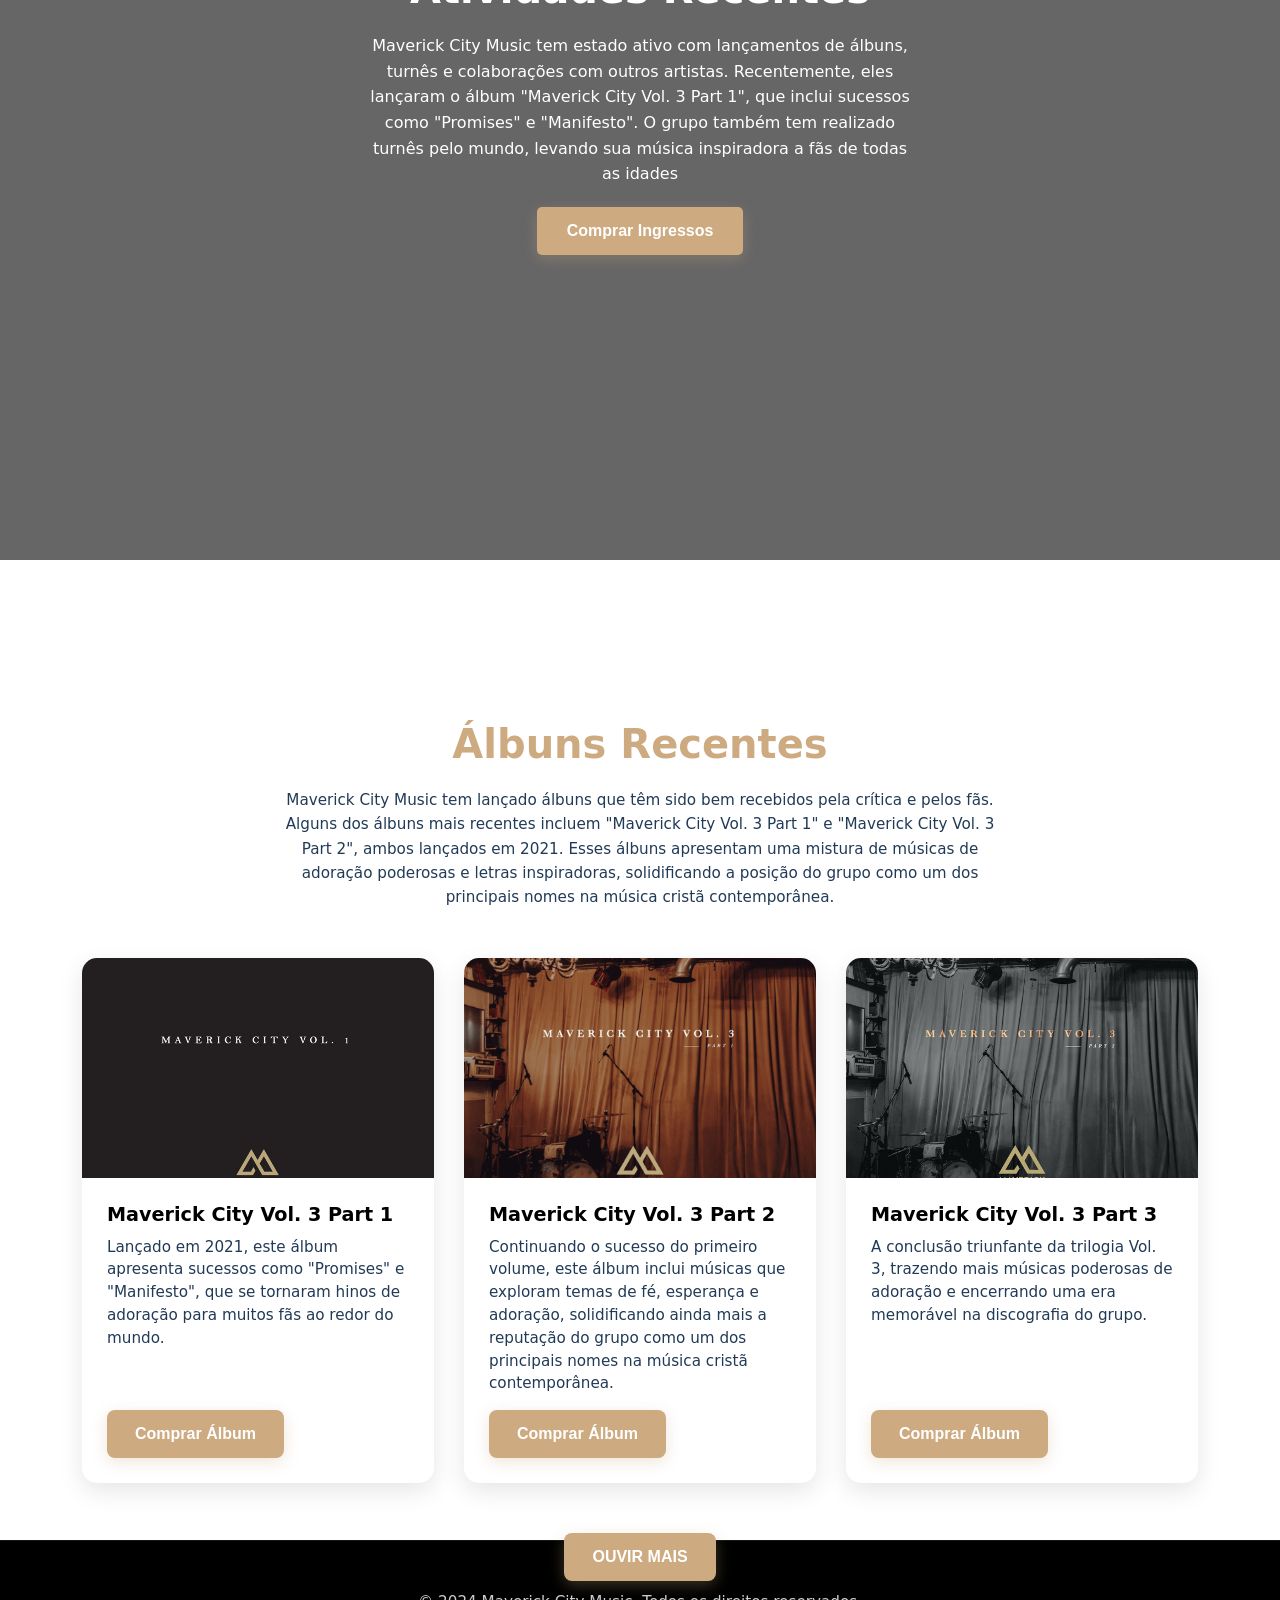
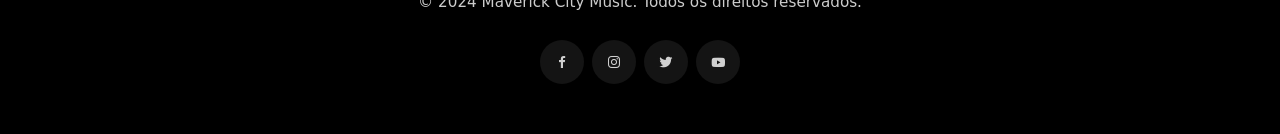
==== commit 9847fc14: "alterações feitas" ====
--- a/index.html
+++ b/index.html
@@ -34,7 +34,8 @@
                 <div class="offcanvas offcanvas-end" tabindex="-1" id="offcanvasNavbar"
                     aria-labelledby="offcanvasNavbarLabel">
                     <div class="offcanvas-header">
-                        <h5 class="offcanvas-title" id="offcanvasNavbarLabel">Maverick City <span class="span">Music</span></h5>
+                        <h5 class="offcanvas-title" id="offcanvasNavbarLabel">Maverick City <span
+                                class="span">Music</span></h5>
                         <button type="button" class="btn-close" data-bs-dismiss="offcanvas" aria-label="Close"></button>
                     </div>
                     <div class="offcanvas-body">
@@ -55,7 +56,7 @@
                                 <a class="nav-link" href="#albums">Albuns</a>
                             </li>
                             <li class="nav-item">
-                                <a class="nav-link" href="#">Contato</a>
+                                <a class="nav-link" href="#newsletter">Contato</a>
                             </li>
                         </ul>
 
@@ -89,16 +90,13 @@
                         <div id="carouselExampleInterval" class="carousel slide" data-bs-ride="carousel">
                             <div class="carousel-inner">
                                 <div class="carousel-item active" data-bs-interval="10000">
-                                    <img src="/assets/img/img-01.jpg"
-                                        class="d-block w-100" alt="...">
+                                    <img src="/assets/img/img-01.jpg" class="d-block w-100" alt="...">
                                 </div>
                                 <div class="carousel-item" data-bs-interval="2000">
-                                    <img src="/assets/img/img-01.jpg"
-                                        class="d-block w-100" alt="...">
+                                    <img src="/assets/img/img-01.jpg" class="d-block w-100" alt="...">
                                 </div>
                                 <div class="carousel-item">
-                                    <img src="/assets/img/img-01.jpg"
-                                        class="d-block w-100" alt="...">
+                                    <img src="/assets/img/img-01.jpg" class="d-block w-100" alt="...">
                                 </div>
                             </div>
                             <button class="carousel-control-prev" type="button"
@@ -151,10 +149,11 @@
                     <!-- Card 1 -->
                     <div class="col-12 col-sm-6 col-md-4 col-lg-3">
                         <div class="card h-100">
-                            <img src="/assets/img/tony-brown-tribl.webp"
-                                class="card-img-top" alt="Tony Brown">
-                            <div class="card-body">
-                                <a href=""><h5 class="card-title">Tony Brown</h5></a>
+                            <img src="/assets/img/tony-brown-tribl.webp" class="card-img-top" alt="Tony Brown">
+                            <div class="card-body">
+                                <a href="">
+                                    <h5 class="card-title">Tony Brown</h5>
+                                </a>
                                 <p class="card-text">
                                     Co-fundador e vocalista principal do Maverick City Music, conhecido pela sua
                                     presença marcante.
@@ -166,10 +165,11 @@
                     <!-- Card 2 -->
                     <div class="col-12 col-sm-6 col-md-4 col-lg-3">
                         <div class="card h-100">
-                            <img src="/assets/img/jonata.jpeg"
-                                class="card-img-top" alt="Jonathan Jay">
-                            <div class="card-body">
-                                <a href=""><h5 class="card-title">Jonathan Jay</h5></a>
+                            <img src="/assets/img/jonata.jpeg" class="card-img-top" alt="Jonathan Jay">
+                            <div class="card-body">
+                                <a href="">
+                                    <h5 class="card-title">Jonathan Jay</h5>
+                                </a>
                                 <p class="card-text">
                                     Co-fundador e compositor com uma abordagem emocional e autêntica na música.
                                 </p>
@@ -181,10 +181,12 @@
                     <!-- Card 4 -->
                     <div class="col-12 col-sm-6 col-md-4 col-lg-3">
                         <div class="card h-100">
-                            <img src="/assets/img/Brandon-Lake-cr-John-Castillo.webp"
-                                class="card-img-top" alt="Brandon Lake">
-                            <div class="card-body">
-                                <a href=""><h5 class="card-title">Brandon Lake</h5></a>
+                            <img src="/assets/img/Brandon-Lake-cr-John-Castillo.webp" class="card-img-top"
+                                alt="Brandon Lake">
+                            <div class="card-body">
+                                <a href="">
+                                    <h5 class="card-title">Brandon Lake</h5>
+                                </a>
                                 <p class="card-text">
                                     Vocalista e compositor conhecido por sua energia contagiante e letras inspiradoras.
                                 </p>
@@ -195,10 +197,11 @@
                     <!-- Card 5 -->
                     <div class="col-12 col-sm-6 col-md-4 col-lg-3">
                         <div class="card h-100">
-                            <img src="/assets/img/Chandler-Moore.webp"
-                                class="card-img-top" alt="Chandler Moore">
-                            <div class="card-body">
-                                <a href="#"><h5 class="card-title">Chandler Moore</h5></a>
+                            <img src="/assets/img/Chandler-Moore.webp" class="card-img-top" alt="Chandler Moore">
+                            <div class="card-body">
+                                <a href="#">
+                                    <h5 class="card-title">Chandler Moore</h5>
+                                </a>
                                 <p class="card-text">
                                     Vocalista e produtor com uma abordagem inovadora à música de adoração.
                                 </p>
@@ -209,10 +212,11 @@
                     <!-- Card 6 -->
                     <div class="col-12 col-sm-6 col-md-4 col-lg-3">
                         <div class="card h-100">
-                            <img src="/assets/img/Naomi_Raine.webp"
-                                class="card-img-top" alt="Naomi Raine">
-                            <div class="card-body">
-                                <a href=""><h5 class="card-title">Naomi Raine</h5></a>
+                            <img src="/assets/img/Naomi_Raine.webp" class="card-img-top" alt="Naomi Raine">
+                            <div class="card-body">
+                                <a href="">
+                                    <h5 class="card-title">Naomi Raine</h5>
+                                </a>
                                 <p class="card-text">
                                     Cantora e compositora com uma voz poderosa e presença de palco marcante.
                                 </p>
@@ -223,10 +227,11 @@
                     <!-- Card 7 -->
                     <div class="col-12 col-sm-6 col-md-4 col-lg-3">
                         <div class="card h-100">
-                            <img src="/assets/img/Dante-Bowe-Grammy.jpg"
-                                class="card-img-top" alt="Dante Bowe">
-                            <div class="card-body">
-                                <a href="#"><h5 class="card-title">Dante Bowe</h5></a>
+                            <img src="/assets/img/Dante-Bowe-Grammy.jpg" class="card-img-top" alt="Dante Bowe">
+                            <div class="card-body">
+                                <a href="#">
+                                    <h5 class="card-title">Dante Bowe</h5>
+                                </a>
                                 <p class="card-text">
                                     Cantor e compositor que traz criatividade e autenticidade aos projetos do grupo.
                                 </p>
@@ -237,10 +242,11 @@
                     <!-- Card 8 -->
                     <div class="col-12 col-sm-6 col-md-4 col-lg-3">
                         <div class="card h-100">
-                            <img src="/assets/img/joe-l-barnes.webp"
-                                class="card-img-top" alt="Joe L Barnes">
-                            <div class="card-body">
-                                <a href="#"><h5 class="card-title">Joe L Barnes</h5></a>
+                            <img src="/assets/img/joe-l-barnes.webp" class="card-img-top" alt="Joe L Barnes">
+                            <div class="card-body">
+                                <a href="#">
+                                    <h5 class="card-title">Joe L Barnes</h5>
+                                </a>
                                 <p class="card-text">
                                     Vocalista e compositor conhecido por sua voz suave e letras inspiradoras.
                                 </p>
@@ -261,7 +267,8 @@
                             álbuns, turnês e colaborações
                             com outros artistas. Recentemente, eles lançaram o álbum "Maverick City Vol. 3 Part 1",
                             que inclui sucessos como "Promises" e "Manifesto". O grupo também tem realizado turnês pelo
-                            mundo, levando sua música inspiradora a fãs de todas as idades.</p>
+                            mundo, levando sua música inspiradora a fãs de todas as idades
+                        </p>
                         <a href="/assets/pages/tour.html" class="btn btn-primary" target="_self">Comprar Ingressos</a>
                     </div>
                 </div>
@@ -281,24 +288,23 @@
                     </div>
                 </div>
 
-                <div class="row cards-albuns g-4">
-                    <div class="col-12 col-sm-6 col-lg-4">
-                        <div class="card h-100">
-                            <img src="/assets/img/album-01.jpeg"
-                                class="card-img-top" alt="Maverick City Vol. 3 Part 1">
+                <div class="cards-albuns">
+                    <div class="card-wrapper">
+                        <div class="card h-100">
+                            <img src="/assets/img/album-01.jpeg" class="card-img-top" alt="Maverick City Vol. 3 Part 1">
                             <div class="card-body">
                                 <h5 class="card-title">Maverick City Vol. 3 Part 1</h5>
                                 <p class="card-text">Lançado em 2021, este álbum apresenta sucessos como "Promises" e
-                                    "Manifesto", que se tornaram hinos de adoração para muitos fãs ao redor do mundo.</p>
+                                    "Manifesto", que se tornaram hinos de adoração para muitos fãs ao redor do mundo.
+                                </p>
                                 <a href="#" class="btn btn-primary">Comprar Álbum</a>
                             </div>
                         </div>
                     </div>
 
-                    <div class="col-12 col-sm-6 col-lg-4">
-                        <div class="card h-100">
-                            <img src="/assets/img/album-01.png"
-                                class="card-img-top" alt="Maverick City Vol. 3 Part 2">
+                    <div class="card-wrapper">
+                        <div class="card h-100">
+                            <img src="/assets/img/album-01.png" class="card-img-top" alt="Maverick City Vol. 3 Part 2">
                             <div class="card-body">
                                 <h5 class="card-title">Maverick City Vol. 3 Part 2</h5>
                                 <p class="card-text">Continuando o sucesso do primeiro volume, este álbum inclui músicas
@@ -309,10 +315,9 @@
                         </div>
                     </div>
 
-                    <div class="col-12 col-sm-6 col-lg-4">
-                        <div class="card h-100">
-                            <img src="/assets/img/album-02.jpeg"
-                                class="card-img-top" alt="Maverick City Vol. 3 Part 3">
+                    <div class="card-wrapper">
+                        <div class="card h-100">
+                            <img src="/assets/img/album-02.jpeg" class="card-img-top" alt="Maverick City Vol. 3 Part 3">
                             <div class="card-body">
                                 <h5 class="card-title">Maverick City Vol. 3 Part 3</h5>
                                 <p class="card-text">A conclusão triunfante da trilogia Vol. 3, trazendo mais músicas
@@ -323,15 +328,13 @@
                     </div>
                 </div>
 
-                <div class="row">
-                    <div class="col-12 text-center">
-                        <a href="https://bio.to/MaverickCityMusic" target="_blank" class="btn btn-primary">OUVIR MAIS</a>
-                    </div>
-                </div>
-            </div>
-        </section>
-
-        <section class="newsletter" id="newsletter">
+                <div class="albums-button-container">
+                    <a href="https://bio.to/MaverickCityMusic" target="_blank" class="btn btn-primary">OUVIR MAIS</a>
+                </div>
+            </div>
+        </section>
+
+<!--         <section class="newsletter" id="newsletter">
             <div class="container">
                 <div class="row">
                     <div class="col-12 col-md-8 col-lg-6 mx-auto text-center">
@@ -353,17 +356,19 @@
                 <div class="row align-items-center">
                     <div class="col-12 col-md-6 mb-4 mb-md-0">
                         <div class="img">
-                            <img src="/assets/img/3840x2160_Shopify_Header-4_54bdb7e3-cb27-40f0-8d2a-06c43a8527f9.webp" alt="Maverick City Music" class="img-fluid">
+                            <img src="/assets/img/3840x2160_Shopify_Header-4_54bdb7e3-cb27-40f0-8d2a-06c43a8527f9.webp"
+                                alt="Maverick City Music" class="img-fluid">
                         </div>
                     </div>
 
                     <div class="col-12 col-md-6 text-center text-md-center">
                         <p class="mb-3">Produtos da Maverick City Music</p>
-                        <a href="https://www.maverickcitymusic.store/" class="btn btn-primary" target="_blank">Comprar Agora</a>
-                    </div>
-                </div>
-            </div>
-        </section>
+                        <a href="https://www.maverickcitymusic.store/" class="btn btn-primary" target="_blank">Comprar
+                            Agora</a>
+                    </div>
+                </div>
+            </div>
+        </section> -->
     </main>
 
     <footer class="footer" id="contact">
--- a/assets/css/style.css
+++ b/assets/css/style.css
@@ -5,6 +5,8 @@
 @import url("./base/geral.css");
 /* CSS Variáveis */
 @import url("./base/variaveis.css");
+/* CSS Botões */
+@import url("./base/buttons.css");
 
 /* CSS layout */
 @import url("./layouts/hero.css");
@@ -13,4 +15,9 @@
 @import url("./layouts/members.css");
 @import url("./layouts/activities.css");
 @import url("./layouts/albums.css");
-@import url("./layouts/footer.css");+@import url("./layouts/newsletter.css");
+@import url("./layouts/footer.css");
+
+@import url("./layouts/hero-about.css");
+@import url("./layouts/about-content.css"); 
+@import url("./layouts/join-club.css");
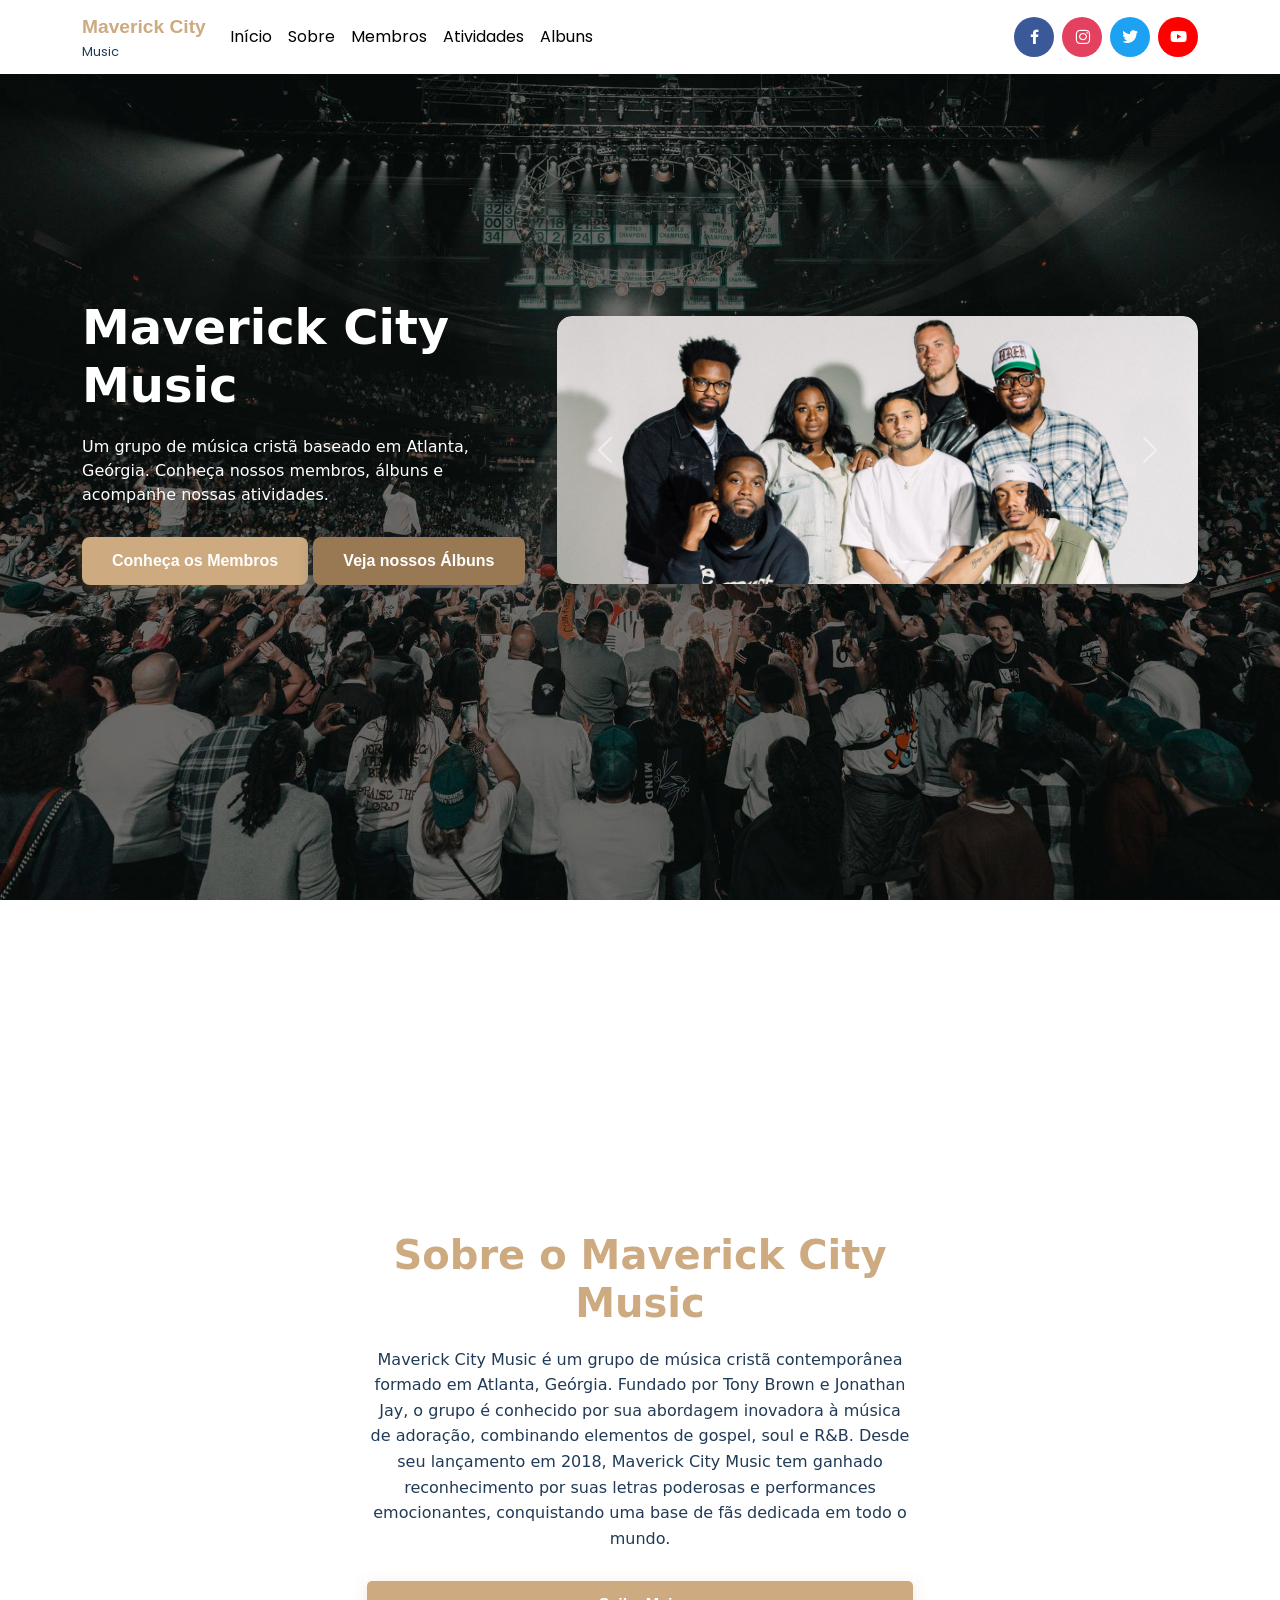
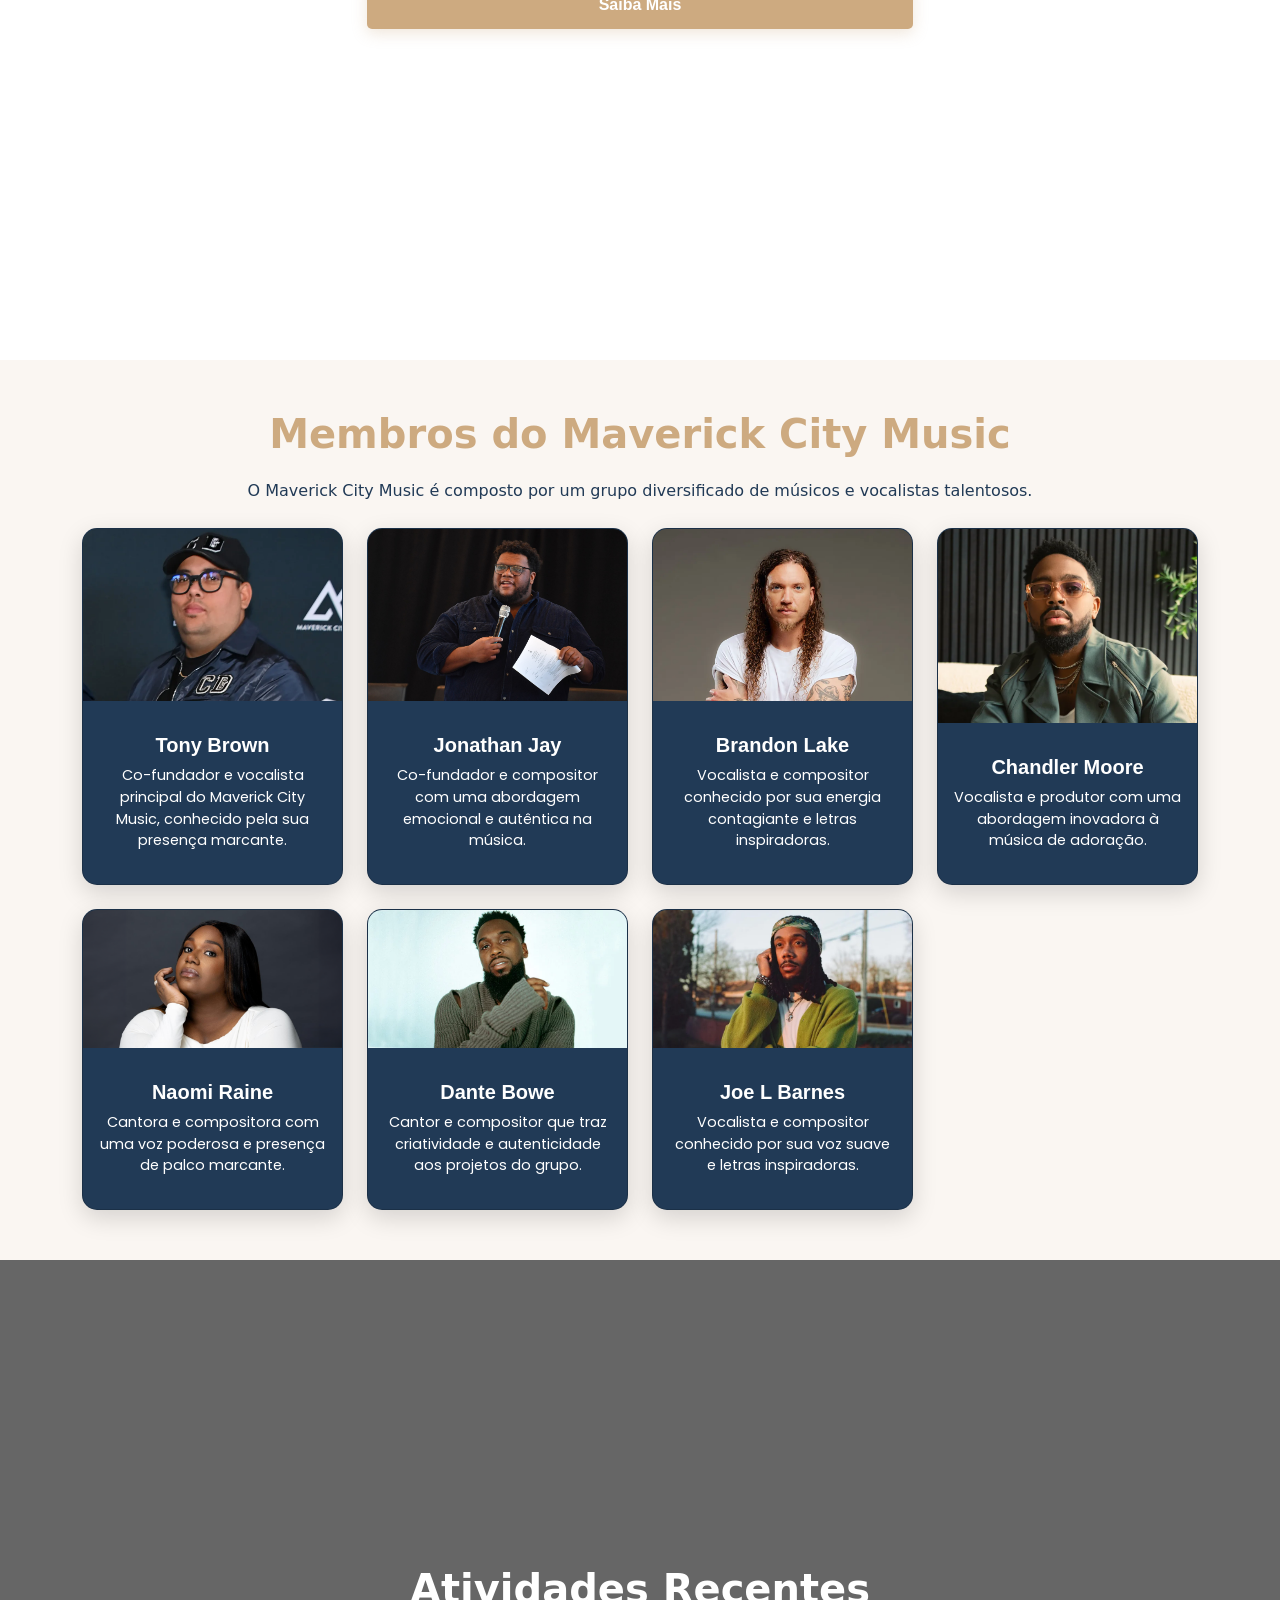
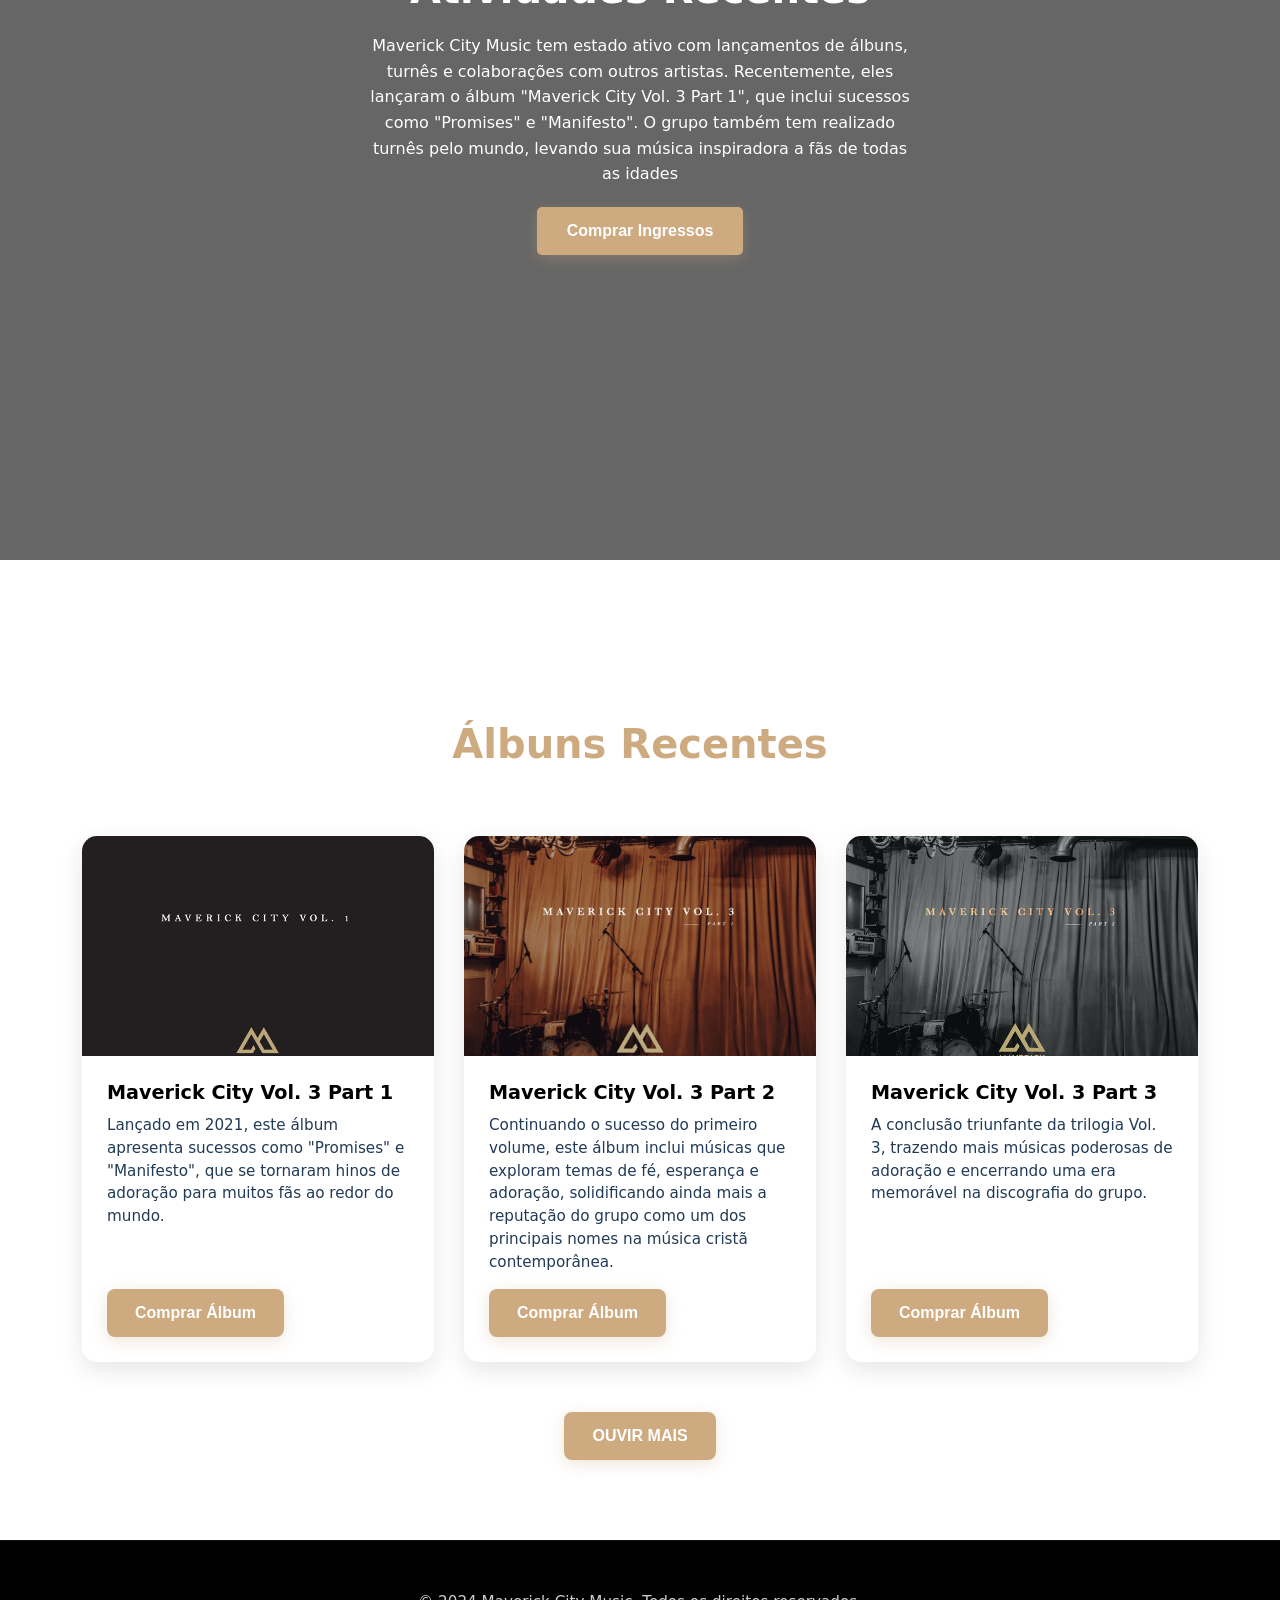
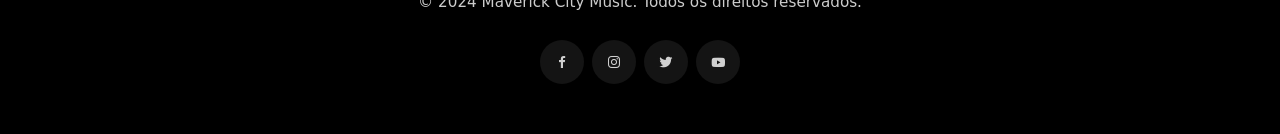
==== commit 801a45f0: "Aleterações feitas com sucesso" ====
--- a/index.html
+++ b/index.html
@@ -54,9 +54,6 @@
                             </li>
                             <li class="nav-item">
                                 <a class="nav-link" href="#albums">Albuns</a>
-                            </li>
-                            <li class="nav-item">
-                                <a class="nav-link" href="#newsletter">Contato</a>
                             </li>
                         </ul>
 
@@ -280,11 +277,6 @@
                 <div class="row">
                     <div class="col-12 col-md-10 col-lg-8 mx-auto text-center mb-5">
                         <h2 class="album-title">Álbuns Recentes</h2>
-                        <p class="album-description">Maverick City Music tem lançado álbuns que têm sido bem recebidos
-                            pela crítica e pelos fãs. Alguns dos álbuns mais recentes incluem "Maverick City Vol. 3 Part
-                            1" e "Maverick City Vol. 3 Part 2", ambos lançados em 2021. Esses álbuns apresentam uma
-                            mistura de músicas de adoração poderosas e letras inspiradoras, solidificando a posição do
-                            grupo como um dos principais nomes na música cristã contemporânea.</p>
                     </div>
                 </div>
 
@@ -333,42 +325,6 @@
                 </div>
             </div>
         </section>
-
-<!--         <section class="newsletter" id="newsletter">
-            <div class="container">
-                <div class="row">
-                    <div class="col-12 col-md-8 col-lg-6 mx-auto text-center">
-                        <h2 class="newsletter-title">Assine Nossa Newsletter</h2>
-                        <p class="newsletter-description">Fique por dentro de todas as novidades do Maverick City Music,
-                            incluindo lançamentos de álbuns, turnês e eventos especiais. Inscreva-se em nossa newsletter
-                            para receber atualizações diretamente em seu e-mail.</p>
-                        <form class="newsletter-form d-flex gap-2 flex-column flex-sm-row justify-content-center">
-                            <input type="email" class="form-control" placeholder="Digite seu e-mail" required>
-                            <button type="submit" class="btn btn-primary">Assinar</button>
-                        </form>
-                    </div>
-                </div>
-            </div>
-        </section>
-
-        <section class="products-mav" id="products-mav">
-            <div class="container">
-                <div class="row align-items-center">
-                    <div class="col-12 col-md-6 mb-4 mb-md-0">
-                        <div class="img">
-                            <img src="/assets/img/3840x2160_Shopify_Header-4_54bdb7e3-cb27-40f0-8d2a-06c43a8527f9.webp"
-                                alt="Maverick City Music" class="img-fluid">
-                        </div>
-                    </div>
-
-                    <div class="col-12 col-md-6 text-center text-md-center">
-                        <p class="mb-3">Produtos da Maverick City Music</p>
-                        <a href="https://www.maverickcitymusic.store/" class="btn btn-primary" target="_blank">Comprar
-                            Agora</a>
-                    </div>
-                </div>
-            </div>
-        </section> -->
     </main>
 
     <footer class="footer" id="contact">
